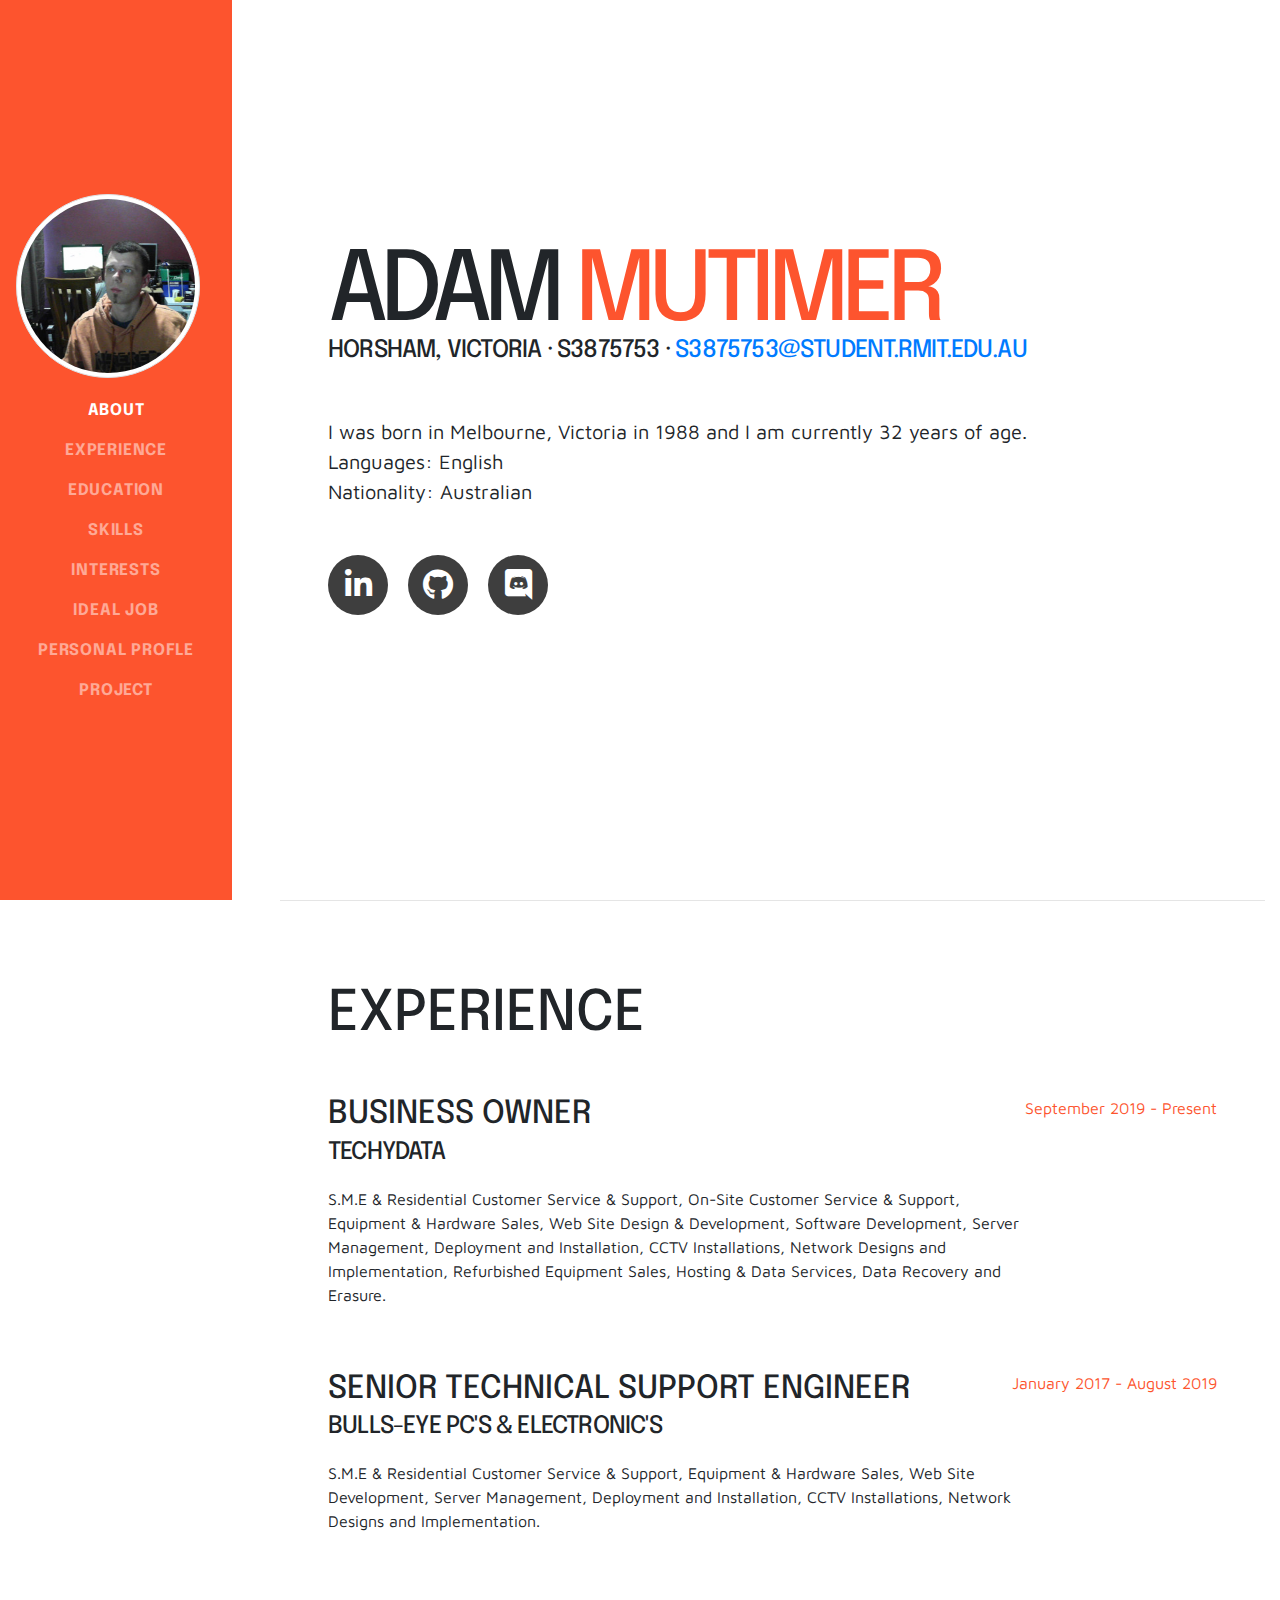
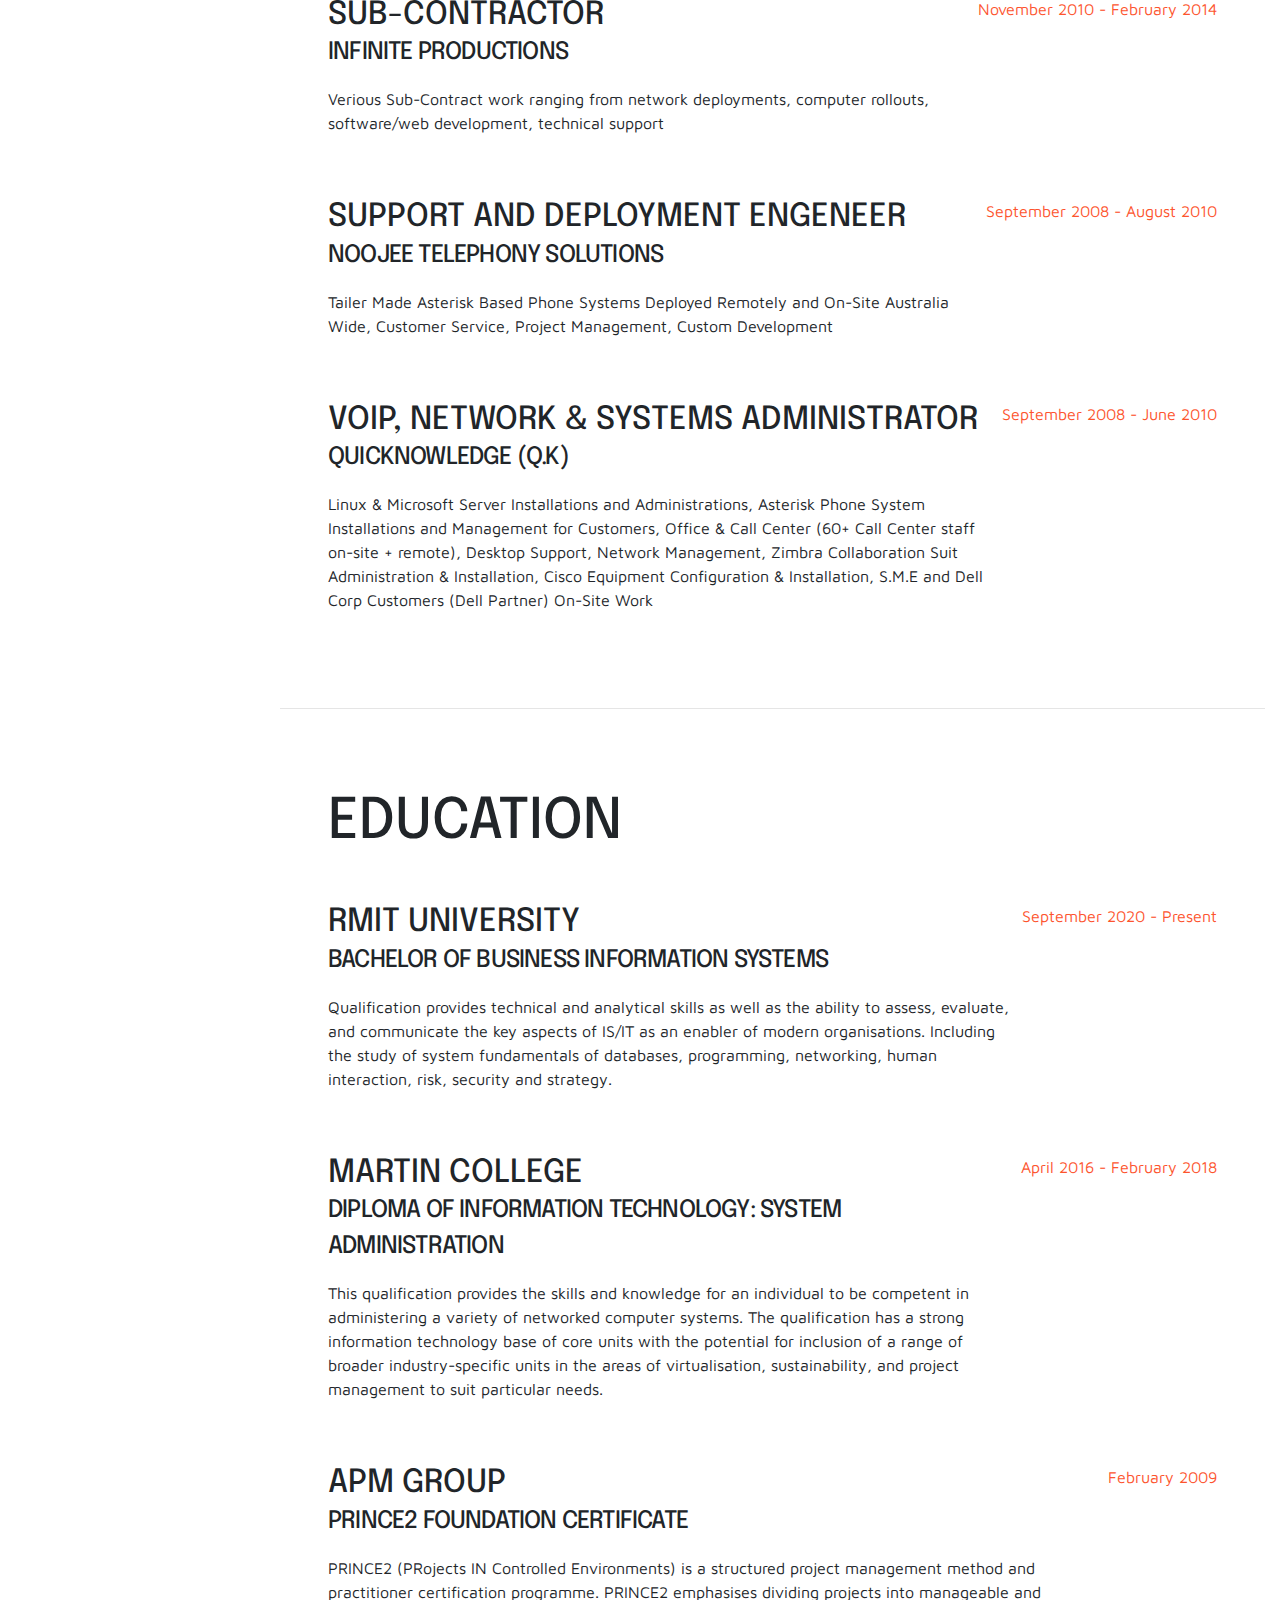
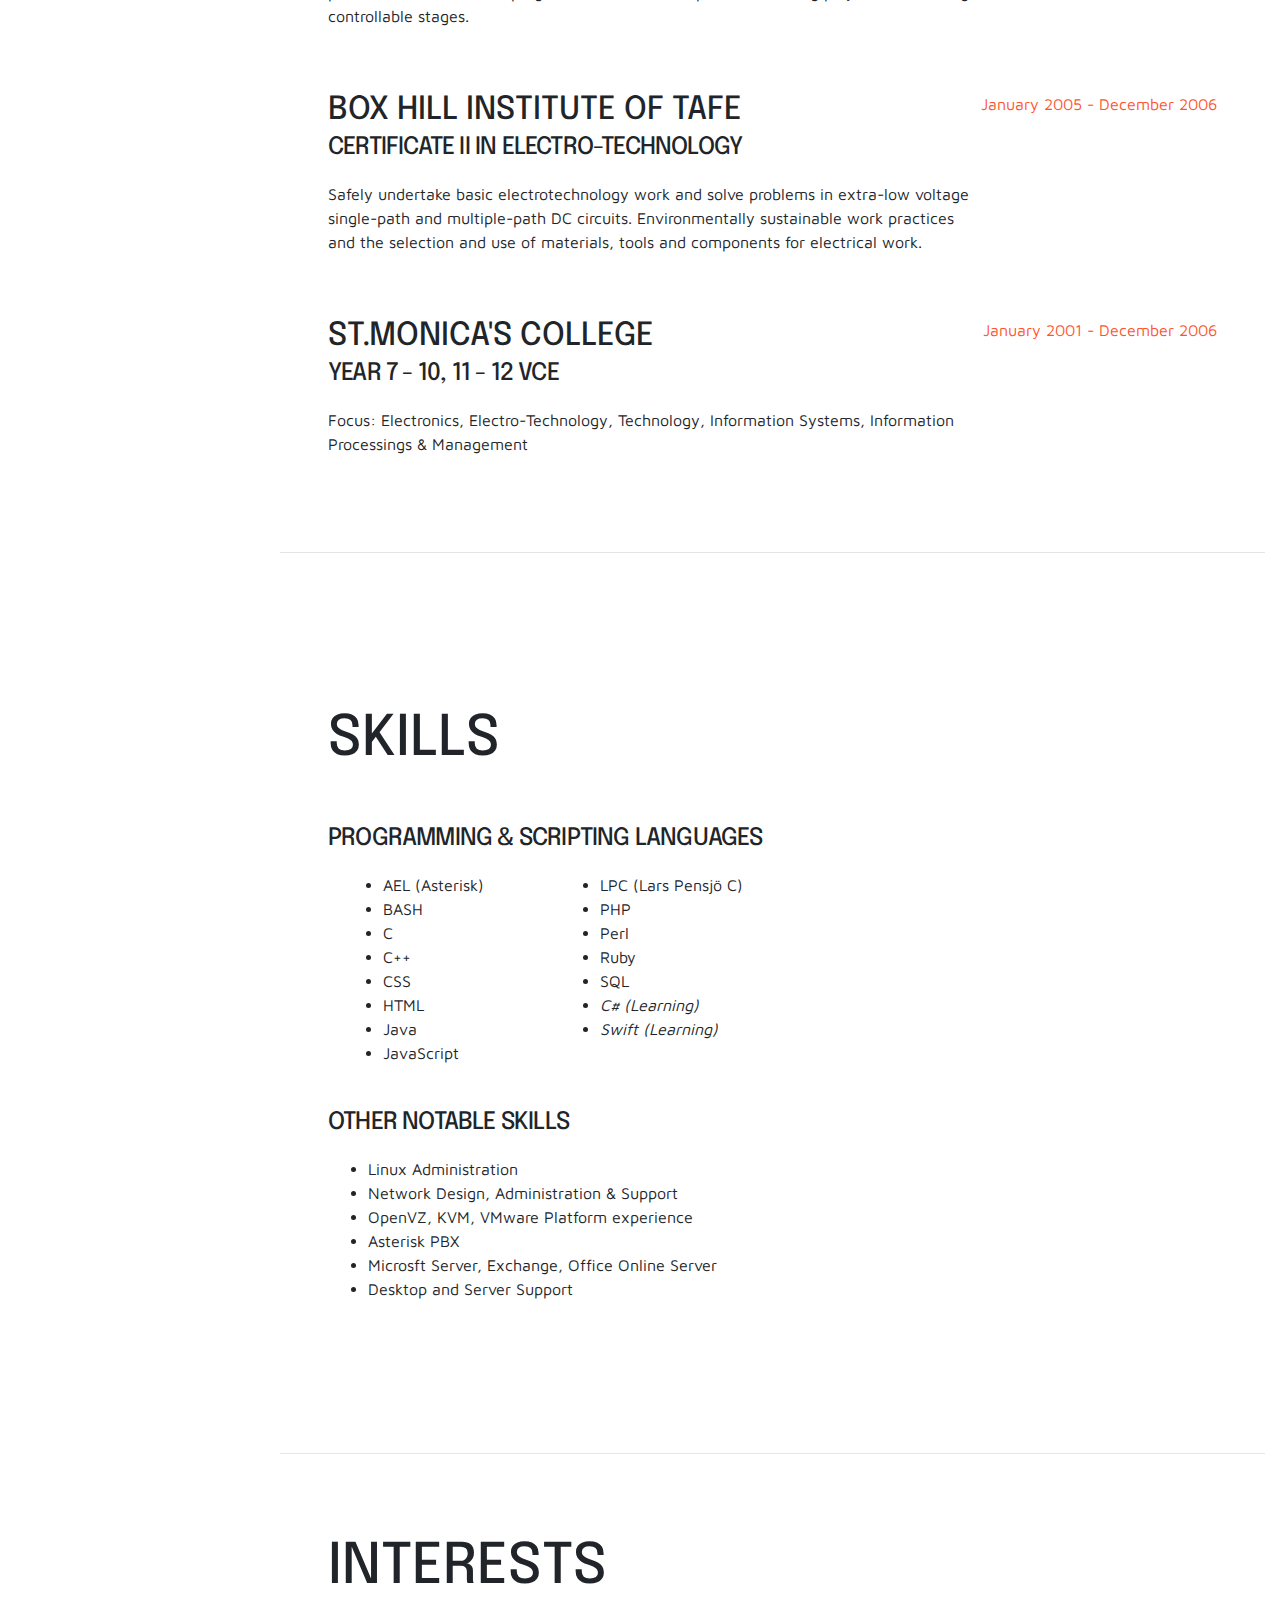
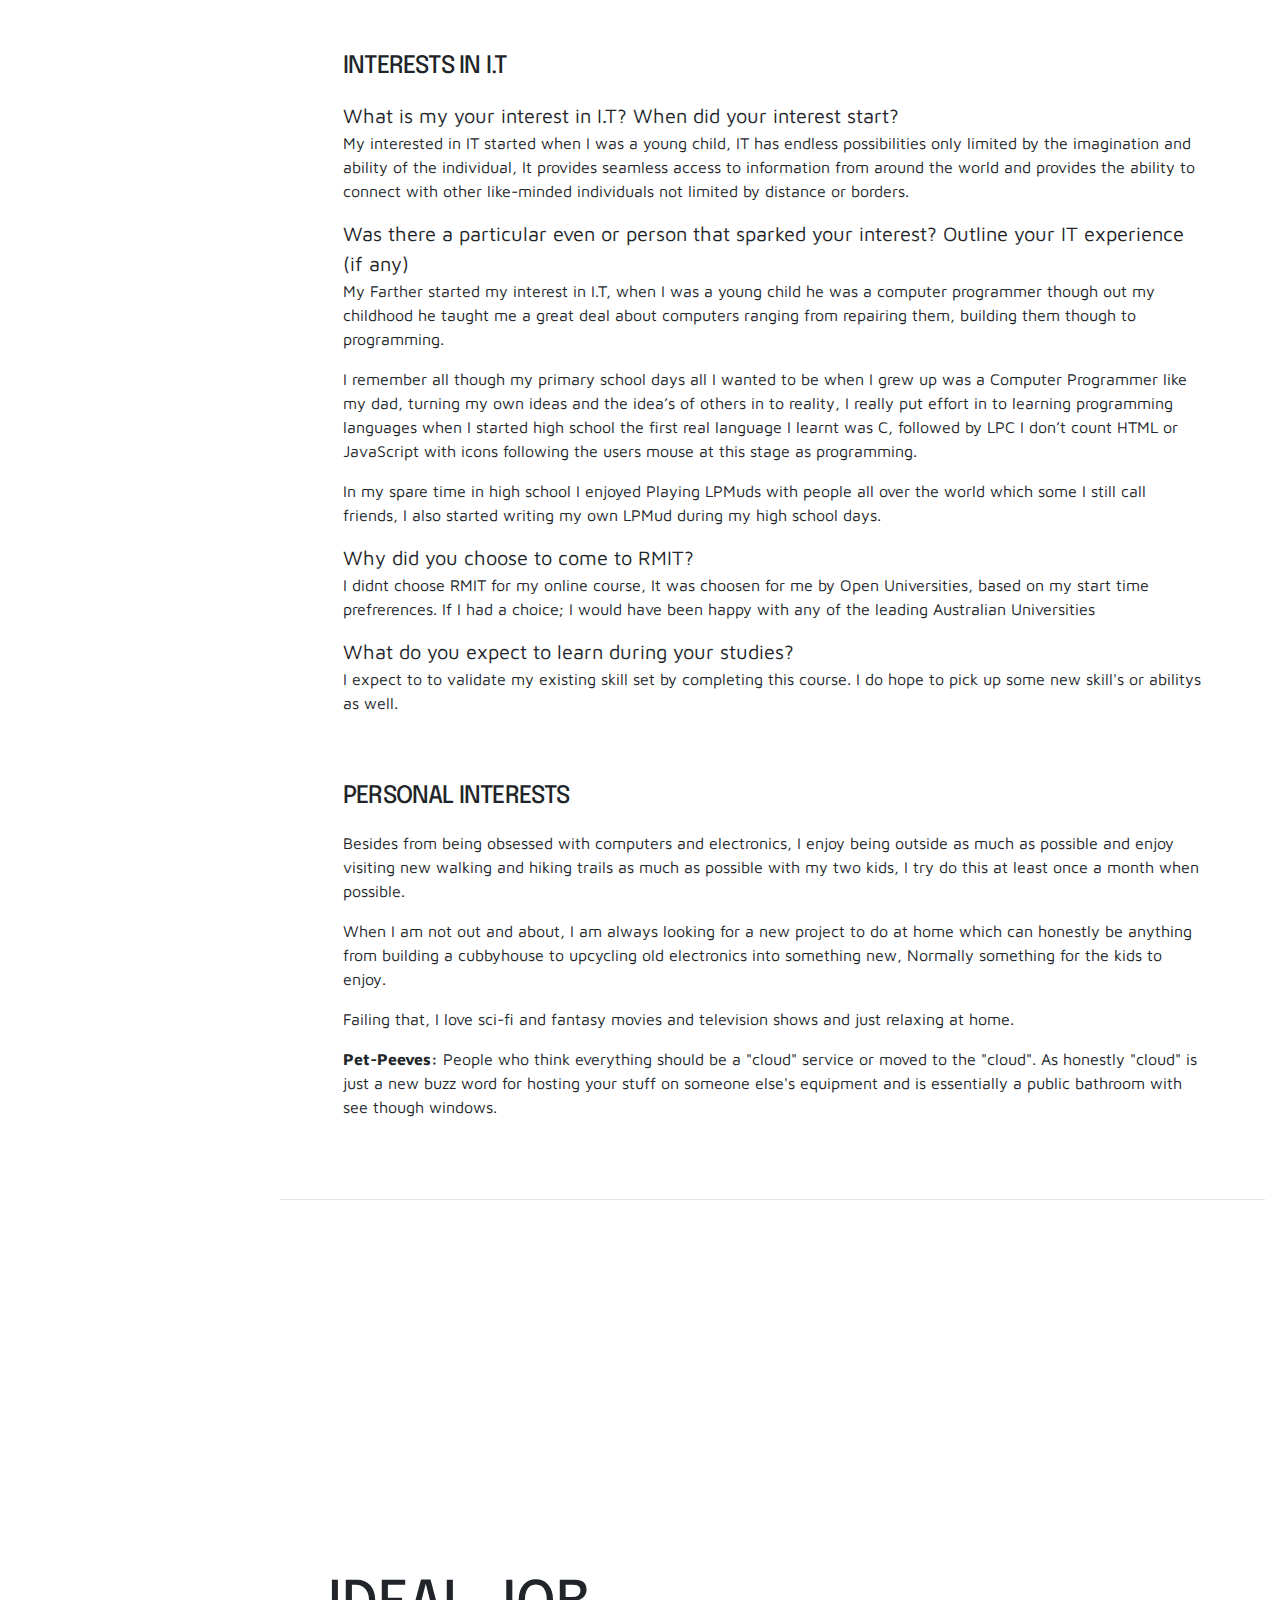
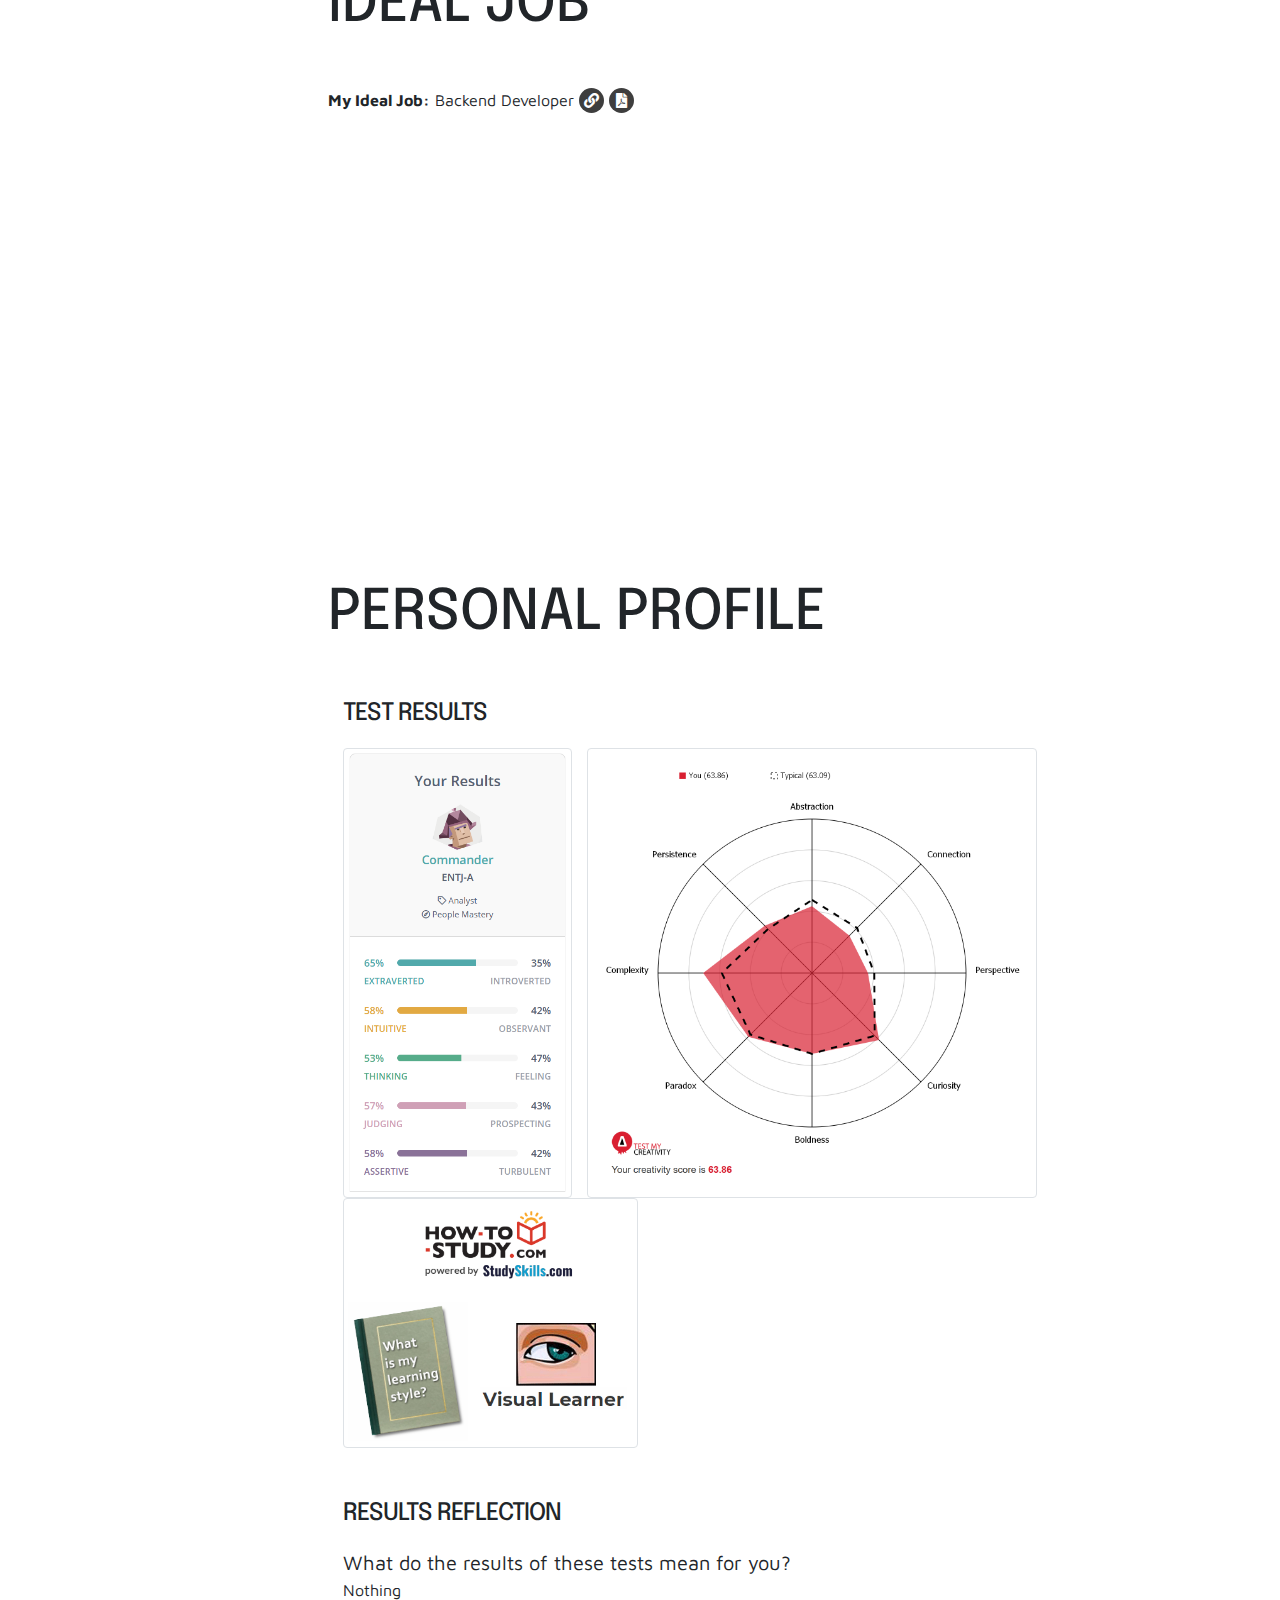
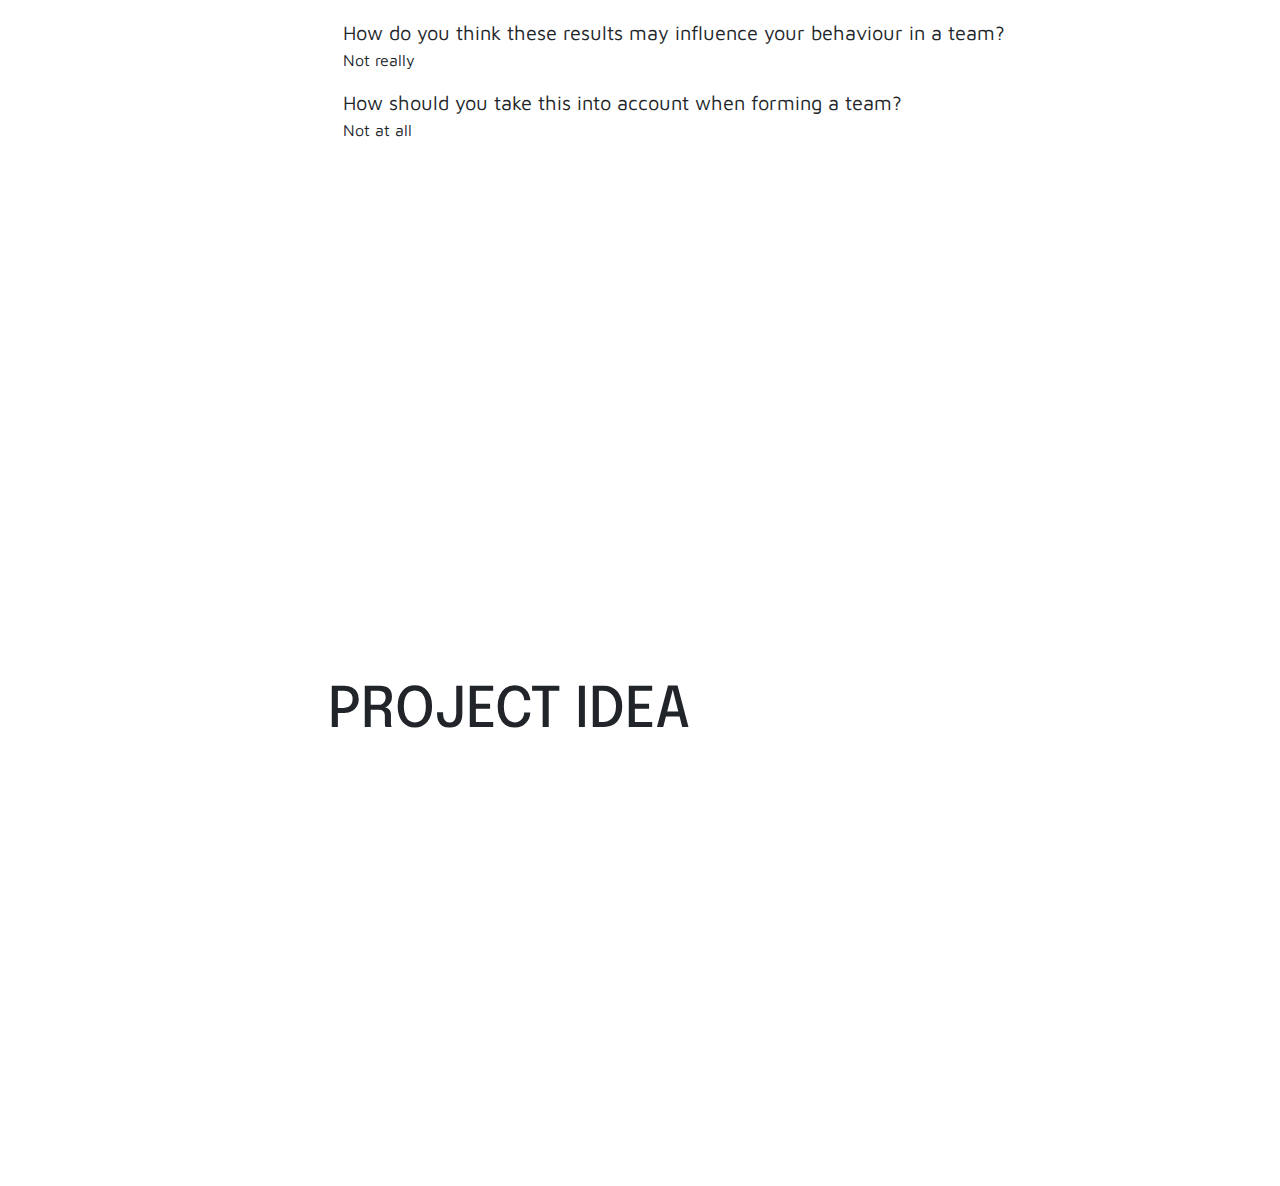
==== index-dev.html @ 975a4151 "Personal Profile" ====
<!DOCTYPE html>
<html lang="en">
    <head>
        <!-- Adam@TechyData - Last Modified: 10/09/2020 10:53AM GMT+10 -->
		<!-- I doubt anyone will even look here -->

        <meta charset="utf-8" />
        <meta name="viewport" content="width=device-width, initial-scale=1, shrink-to-fit=no" />
        <meta name="description" content="" />
        <meta name="author" content="Adam Mutimer" />
        <title>3.0.0 Assessment 1 - Adam Mutimer</title>
        <link rel="icon" type="image/x-icon" href="images/favicon.ico" />
        
		<!-- Font Awesome - Modified ;-) -->
        <link href="css/fontawesome.min.css" rel="stylesheet" />
		
        <!-- Google fonts-->
        <link href="https://fonts.googleapis.com/css2?family=Epilogue:wght@400;500;700&amp;display=swap" rel="stylesheet" />
        <link href="https://fonts.googleapis.com/css2?family=Maven+Pro&amp;display=swap" rel="stylesheet" />
        
		<!-- Bootstrap Stylesheet -->
        <link href="css/bootstrap.min.css" rel="stylesheet" />
        
		<!-- Stylesheets - Custom Overrides -->
        <link href="css/styles.css" rel="stylesheet" />
    </head>
	
    <body data-spy="scroll" data-target="#navbar" data-offset="200">
		<!-- Navigation-->
		<nav class="navbar navbar-expand-lg navbar-dark bg-primary fixed-left" id="leftNav">
			<a class="navbar-brand" href="#about">
				<span class="d-block d-lg-none">Adam Mutimer</span>
				<span class="d-none d-lg-block">
					<img class="img-fluid img-thumbnail rounded-circle mx-auto mb-2" src="images/profile.jpg" alt="" />
				</span>
			</a>
			<div class="collapse navbar-collapse" id="navbar">
			<!-- Add Stack button to nav -->
				<ul class="navbar-nav">
					<li class="nav-item">
						<a class="nav-link" href="#about">About</a>
					</li>
					<li class="nav-item">
						<a class="nav-link" href="#experience">Experience</a>
					</li>
					<li class="nav-item">
						<a class="nav-link" href="#education">Education</a>
					</li>
					<li class="nav-item">
						<a class="nav-link" href="#skills">Skills</a>
					</li>
					<li class="nav-item">
						<a class="nav-link" href="#interests">Interests</a>
					</li>
					<li class="nav-item">
						<a class="nav-link" href="#ideal-job">Ideal Job</a>
					</li>
					<li class="nav-item">
						<a class="nav-link" href="#per-profile">Personal Profle</a>
					</li>
					<li class="nav-item">
						<a class="nav-link" href="#awards">Project</a>
					</li>
				</ul>
			</div>
		</nav>

		<div class="container-fluid pl-5">
		
			<section id="about">
				<div class="section-content">
					<h1 class="mb-0">Adam 
					<span class="text-primary">Mutimer</span></h1>
					<div class="subheading mb-5">Horsham, Victoria · S3875753 · 
					<a href="mailto:S3875753@student.rmit.edu.au">S3875753@student.rmit.edu.au</a></div>
					<p class="lead mb-5">I was born in Melbourne, Victoria in 1988 and I am currently 32 years of age.<br />
					Languages: English<br />
					Nationality: Australian
					</p>
					<div class="social-icons">
						<a class="fab fa-linkedin-in" href="https://www.linkedin.com/in/adam-mutimer-b1a1441b0/" target="_blank"  data-toggle="tooltip" data-placement="bottom" title="LinkedIn - Profile"></a>
						&nbsp;&nbsp;
						<a class="fab fa-github" href="https://github.com/AdamM-AU" target="_blank" data-toggle="tooltip" data-placement="bottom" title="GitHub Repository"></a>
						&nbsp;&nbsp;
						<a class="fab fa-discord" href="https://discordapp.com/users/358444403041501186" target="_blank" data-toggle="tooltip" data-placement="bottom" title="Add me on Discord!"></a>
					</div>
				</div>
			</section>
			<hr class="m-0" />

			<section id="experience">
				<div class="section-content">
					<h2 class="mb-5">Experience</h2>
					<div class="d-flex flex-column flex-md-row justify-content-between mb-5">
						<div class="flex-grow-1">
							<h3 class="mb-0">Business Owner </h3>
							<div class="subheading mb-3">TechyData</div>
							<p>S.M.E & Residential Customer Service &amp; Support, On-Site Customer Service &amp; Support, Equipment & Hardware Sales, Web Site Design &amp; Development, Software Development, Server Management, 
							Deployment and Installation, CCTV Installations, Network Designs and Implementation, Refurbished Equipment Sales, Hosting &amp; Data Services, Data Recovery and Erasure.</p>
						</div>
						<div class="flex-shrink-0">
							<span class="text-primary">September 2019 - Present</span>
						</div>
					</div>
					<div class="d-flex flex-column flex-md-row justify-content-between mb-5">
						<div class="flex-grow-1">
							<h3 class="mb-0">Senior Technical Support Engineer</h3>
							<div class="subheading mb-3">Bulls-Eye PC's &amp Electronic's</div>
							<p>S.M.E & Residential Customer Service &amp; Support, Equipment &amp; Hardware Sales, Web Site Development, Server Management, Deployment and Installation, CCTV Installations, Network Designs and Implementation.</p>
						</div>
						<div class="flex-shrink-0">
							<span class="text-primary">January 2017 - August 2019</span>
						</div>
					</div>
					<div class="d-flex flex-column flex-md-row justify-content-between mb-5">
						<div class="flex-grow-1">
							<h3 class="mb-0">Sub-Contractor</h3>
							<div class="subheading mb-3">Infinite Productions</div>
							<p>Verious Sub-Contract work ranging from network deployments, computer rollouts, software/web development, technical support</p>
						</div>
						<div class="flex-shrink-0">
							<span class="text-primary">November 2010 -  February 2014</span>
						</div>
					</div>
					<div class="d-flex flex-column flex-md-row justify-content-between mb-5">
						<div class="flex-grow-1">
							<h3 class="mb-0">Support and Deployment Engeneer</h3>
							<div class="subheading mb-3">Noojee Telephony Solutions</div>
							<p>Tailer Made Asterisk Based Phone Systems Deployed Remotely and On-Site Australia Wide, Customer Service, Project Management, Custom Development</p>
						</div>
						<div class="flex-shrink-0">
							<span class="text-primary">September 2008 - August 2010</span>
						</div>
					</div>
					<div class="d-flex flex-column flex-md-row justify-content-between">
						<div class="flex-grow-1">
							<h3 class="mb-0">VoIP, Network & Systems Administrator</h3>
							<div class="subheading mb-3">QUICKNOWLEDGE (Q.K)</div>
							<p>Linux &amp; Microsoft Server Installations and Administrations, Asterisk Phone System Installations and Management for Customers, 
							Office &amp; Call Center (60+ Call Center staff on-site + remote), Desktop Support, Network Management, Zimbra Collaboration Suit Administration &amp; Installation, Cisco Equipment Configuration &amp; Installation, 
							S.M.E and Dell Corp Customers (Dell Partner) On-Site Work</p>
						</div>
						<div class="flex-shrink-0">
							<span class="text-primary">September 2008 - June 2010</span>
						</div>
					</div>
				</div>
			</section>
			<hr class="m-0" />

			<section id="education">
				<div class="section-content">
					<h2 class="mb-5">Education</h2>
					<div class="d-flex flex-column flex-md-row justify-content-between mb-5">
						<div class="flex-grow-1">
							<h3 class="mb-0">RMIT University</h3>
							<div class="subheading mb-3">Bachelor of Business Information Systems</div>
							<p>Qualification provides technical and analytical skills as well as the ability to assess, evaluate, and communicate the key aspects of IS/IT as an enabler of modern organisations. Including the study of system fundamentals of databases, programming, networking, human interaction, risk, security and strategy.</p>
						</div>
						<div class="flex-shrink-0">
							<span class="text-primary">September 2020 - Present</span>
						</div>
					</div>
					<div class="d-flex flex-column flex-md-row justify-content-between mb-5">
						<div class="flex-grow-1">
							<h3 class="mb-0">Martin College</h3>
							<div class="subheading mb-3">Diploma of Information Technology: System Administration</div>
							<p>This qualification provides the skills and knowledge for an individual to be competent in administering a variety of networked computer systems. The qualification has a strong information technology base of core units with the potential for inclusion of a range of broader industry-specific units in the areas of virtualisation, sustainability, and project management to suit particular needs.</p>
						</div>
						<div class="flex-shrink-0">
							<span class="text-primary">April 2016 - February 2018</span>
						</div>
					</div>
					<div class="d-flex flex-column flex-md-row justify-content-between mb-5">
						<div class="flex-grow-1">
							<h3 class="mb-0">APM Group</h3>
							<div class="subheading mb-3">Prince2 Foundation Certificate</div>
							<p>PRINCE2 (PRojects IN Controlled Environments) is a structured project management method and practitioner certification programme. PRINCE2 emphasises dividing projects into manageable and controllable stages.</p>
						</div>
						<div class="flex-shrink-0">
							<span class="text-primary">February 2009</span>
						</div>
					</div>
					<div class="d-flex flex-column flex-md-row justify-content-between mb-5">
						<div class="flex-grow-1">
							<h3 class="mb-0">Box Hill institute of TAFE</h3>
							<div class="subheading mb-3">Certificate II in Electro-Technology</div>
							<p>Safely undertake basic electrotechnology work and solve problems in extra-low voltage single-path and multiple-path DC circuits. Environmentally sustainable work practices and the selection and use of materials, tools and components for electrical work.</p>
						</div>
						<div class="flex-shrink-0">
							<span class="text-primary">January 2005 - December 2006</span>
						</div>
					</div>
					<div class="d-flex flex-column flex-md-row justify-content-between">
						<div class="flex-grow-1">
							<h3 class="mb-0">St.Monica's College</h3>
							<div class="subheading mb-3">Year 7 - 10, 11 - 12 VCE</div>
							<p>Focus: Electronics, Electro-Technology, Technology, Information Systems, Information Processings &amp; Management</p>
						</div>
						<div class="flex-shrink-0">
							<span class="text-primary">January 2001 - December 2006</span>
						</div>
					</div>
				</div>
			</section>
			<hr class="m-0" />

			
			<section id="skills">
				<div class="section-content">
					<h2 class="mb-5">Skills</h2>
						<div class="subheading mb-3">Programming &amp; Scripting Languages</div>
						<div class="container">
							<div class="row">
								<div class="col-sm">
									<ul>
										<li>AEL (Asterisk)</li>
										<li>BASH</li>
										<li>C</li>
										<li>C++</li>
										<li>CSS</li>
										<li>HTML</li>
										<li>Java</li>
										<li>JavaScript</li>
									</ul>
								</div>
								<div class="col-sm">
									<ul>
										<li>LPC (Lars Pensjö C) </li>
										<li>PHP</li>
										<li>Perl</li>
										<li>Ruby</li>
										<li>SQL</li>
										<li><i>C# (Learning)</i></li>
										<li><i>Swift (Learning)</i></li>
									</ul>
								</div>
							</div>
						</div>					

					<div class="subheading mt-4 mb-3">Other Notable Skills</div>
					<ul class="mb-0">
						<li>Linux Administration</li>
						<li>Network Design, Administration & Support</li>
						<li>OpenVZ, KVM, VMware Platform experience</li>
						<li>Asterisk PBX</li>
						<li>Microsft Server, Exchange, Office Online Server</li>
						<li>Desktop and Server Support</li>
					</ul>
				</div>
			</section>
			<hr class="m-0" />

			<section id="interests">
				<div class="section-content">
					<h2 class="mb-5">Interests</h2>
						<div class="container">
							<div class="row">
								<div class="col mb-5">
									<div class="subheading mb-3">Interests in I.T</div>
									<p class="mb-0 lead">What is my your interest in I.T? When did your interest start?</p>
									<p>My interested in IT started when I was a young child, IT has endless possibilities only limited by the imagination and ability of the individual, 
									It provides seamless access to information from around the world and provides the ability to connect with other like-minded individuals not limited by distance or borders.</p>
									
									<p class="mb-0 lead">Was there a particular even or person that sparked your interest? Outline your IT experience (if any)</p>
									<p>My Farther started my interest in I.T, when I was a young child he was a computer programmer though out my childhood he 
									taught me a great deal about computers ranging from repairing them, building them though to programming.</p>
									<p>I remember all though my primary school days all I wanted to be when I grew up was a Computer Programmer like my dad, turning my own ideas and the idea’s of others in to reality, 
									I really put effort in to learning programming languages when I started high school the first real language I learnt was C, 
									followed by LPC I don’t count HTML or JavaScript with icons following the users mouse at this stage as programming.</p>
									<p>In my spare time in high school I enjoyed Playing LPMuds with people all over the world which some I still call friends, I also started writing my own LPMud during my high school days.</p>
									
									<p class="mb-0 lead">Why did you choose to come to RMIT?</p>
									<p>I didnt choose RMIT for my online course, It was choosen for me by Open Universities, based on my start time prefrerences. If I had a choice; I would have been happy with any of the leading Australian Universities</p>
									
									<p class="mb-0 lead">What do you expect to learn during your studies?</p>
									<p>I expect to to validate my existing skill set by completing this course. I do hope to pick up some new skill's or abilitys as well.</p>
								</div>
							</div>
							<div class="row">
								<div class="col">
									<div class="subheading mb-3">Personal Interests</div>
									<p>Besides from being obsessed with computers and electronics, I enjoy being outside as much as possible and enjoy 
									visiting new walking and hiking trails as much as possible with my two kids, I try do this at least once a month when possible.</p>
									
									<p>When I am not out and about, I am always looking for a new project to do at home which can honestly 									
									be anything from building a cubbyhouse to upcycling old electronics into something new, Normally something for the kids to enjoy.</p>
									
									<p>Failing that, I love sci-fi and fantasy movies and television shows and just relaxing at home.</p>
									
									<p class="mb-0"><strong>Pet-Peeves:</strong> People who think everything should be a "cloud" service or moved to the "cloud". 
									As honestly "cloud" is just a new buzz word for hosting your stuff on someone else's equipment and is 
									essentially a public bathroom with see though windows.</p>
								</div>
							</div>
						</div>
				</div>
			</section>
			<hr class="m-0" />

			<section id="ideal-job">
				<div class="section-content">
					<h2 class="mb-5">Ideal Job</h2>
					<p><strong>My Ideal Job:</strong> Backend Developer 
					<span class="inline-icons">
						<a class="fas fa-link" href="https://www.seek.com.au/job/50570917" target="_blank" data-toggle="tooltip" data-placement="bottom" title="SEEK - Original"></a>
                        <a class="fas fa-file-pdf" href="files/SEEK-50570917.pdf" target="_blank" data-toggle="tooltip" data-placement="bottom" title="PDF Version"></a>
					</span>
					</p>
				</div>
			</section>
			
			<section id="per-profile">
				<div class="section-content">
					<h2 class="mb-5">Personal Profile</h2>
						<div class="container">
							<div class="row">
								<div class="col mb-5">
									<div class="subheading mb-3">Test Results</div>
									<a href="https://www.16personalities.com/entj-personality" target="_blank" data-toggle="tooltip" data-placement="bottom" title="16Personalities - ENTJ-A">
										<img src="images/16per-results.png" class="img-thumbnail rounded test-results1" alt="16Personalities - Results: ENTJ-A">
									</a>
									&nbsp;
									<a href="http://www.testmycreativity.com/share/8f6F63ff9a2f" target="_blank" data-toggle="tooltip" data-placement="bottom" title="Test My Creativity - Results">
										<img src="images/creativitytest.png" class="img-thumbnail rounded test-results1" alt="Test My Creativity - Results">
									</a>
									&nbsp;
									<a href="https://www.how-to-study.com/study-skills-articles/visual-learner.asp" target="_blank" data-toggle="tooltip" data-placement="bottom" title="How to Study - Results">
										<img src="images/learning-style.png" class="img-thumbnail rounded test-results2" alt="How to Study - Results">
									</a>
								</div>
							</div>
							<div class="row">
								<div class="col mb-5">					
									<div class="subheading mb-3">Results Reflection</div>
									<p class="mb-0 lead">What do the results of these tests mean for you?</p>
									<p>Nothing</p>
									
									<p class="mb-0 lead">How do you think these results may influence your behaviour in a team?</p>
									<p>Not really</p>
									
									<p class="mb-0 lead">How should you take this into account when forming a team?</p>
									<p>Not at all</p>
								</div>
							</div>
						</div>
				</div>
			</section>

			<section id="awards">
				<div class="section-content">
					<h2 class="mb-5">Project Idea</h2>
				</div>
			</section>
			
		</div>
		
		<!-- Bootstrap & JQuery-->
		<script src="js/jquery-3.5.1.min.js"></script> 
		<script src="js/bootstrap.bundle.min.js"></script>

		<!-- Core theme JS--> 
		<script src="js/script.js"></script>
	</body>
</html>
---- css/styles.css ----
.bg-primary {
	background-color: #fd542e !important;
}

.text-primary {
	color: #fd542e !important;
}

body {
  font-family: "Maven Pro", -apple-system, BlinkMacSystemFont, "Segoe UI", Roboto, "Helvetica Neue", Arial, sans-serif, "Apple Color Emoji", "Segoe UI Emoji", "Segoe UI Symbol", "Noto Color Emoji";
}

h1, h2, h3, h4, h5, h6,
.h1, .h2, .h3, .h4, .h5, .h6 {
  font-family: "Epilogue", -apple-system, BlinkMacSystemFont, "Segoe UI", Roboto, "Helvetica Neue", Arial, sans-serif, "Apple Color Emoji", "Segoe UI Emoji", "Segoe UI Symbol", "Noto Color Emoji";
}

.subheading {
  font-family: "Epilogue", -apple-system, BlinkMacSystemFont, "Segoe UI", Roboto, "Helvetica Neue", Arial, sans-serif, "Apple Color Emoji", "Segoe UI Emoji", "Segoe UI Symbol", "Noto Color Emoji";
  text-transform: uppercase;
  font-weight: 500;
  font-size: 1.5rem;
  letter-spacing: -0.05rem;
}
h1, h2, h3, h4, h5, h6 {
  text-transform: uppercase;
}

h1, .h1 {
  font-size: 6rem;
  line-height: 0.8;
  letter-spacing: -0.45rem;
}

h2, .h2 {
  font-size: 3.5rem;
}

h3, .h3 {
  font-size: 2rem;
}

h4, .h4 {
  font-size: 1.5rem;
}

h5, .h5 {
  font-size: 1.25rem;
}

h6, .h6 {
  font-size: 1rem;
}

section {
  display: flex;
  align-items: center;
  max-width: 75rem;
  min-height: 100vh;
} 

@media (min-width: 768px) {
  section {
    min-height: 100vh;
  }
}

@media (min-width: 992px) {
  section {
    padding-left: 3rem;
    padding-right: 3rem;
    padding-top: 5rem;
    padding-bottom: 5rem;
  }
}

section.section-content {
  width: 100%;
}

.social-icons {
  margin-bottom: 29px;
}
.social-icons .fab {
  background-color: #3e3e3e;
  color: #ffffff;
  width: 60px;
  height: 60px;
  font-size: 31px;
  line-height: 64px;
  align-items: center;
  justify-content: center;
  border-radius: 100%;
  display: inline-flex;
}
.social-icons .fab:hover {
  color: #fd542e;
  background-color: #ffffff;
}

.test-results1 {
	max-height: 450px !important;
	vertical-align: bottom !important;
}

.test-results2 {
	max-height: 250px !important;
	vertical-align: bottom !important;
}

.inline-icons .fab, .fas {
  background-color: #3e3e3e;
  color: #ffffff;
  width: 25px;
  height: 25px;
  font-size: 15px;
  align-items: center;
  justify-content: center;
  border-radius: 100%;
  display: inline-flex;
}
.inline-icons .fab:hover, .fas:hover {
  color: #fd542e;
  background-color: #ffffff;
}


/* Fixed Left Navbar */
body{
	padding-top:90px;
	}
	
.navbar-dark .navbar-toggler {
	align-self: center;
}

@media (min-width:768px) {
	body{ 
		padding-top:0;
	}
}

@media (min-width:768px) {
	body{ margin-left:232px;
	}
}

.navbar.fixed-left {
	position:fixed;
	top:0;
	left:0;
	right:0;
	z-index:1030;
}

.navbar-expand-lg {
	-ms-flex-flow: row nowrap;
	flex-flow: row nowrap;
	-ms-flex-pack: start;
	justify-content: center;
}

.navbar-nav .nav-item .nav-link {
	font-weight: 700;
    letter-spacing: 0.05rem;
    text-transform: uppercase;
	text-align: center;
	font-family: "Epilogue", -apple-system, BlinkMacSystemFont, "Segoe UI", Roboto, "Helvetica Neue", Arial, sans-serif, "Apple Color Emoji", "Segoe UI Emoji", "Segoe UI Symbol", "Noto Color Emoji";
}

@media (min-width:768px) {
	.navbar.fixed-left {
		bottom:0;
		width:232px;
		flex-flow:column nowrap;
		align-items:flex-start
	}
	
	.navbar.fixed-left .navbar-collapse {
		flex-grow:0;
		flex-direction:column;
		width:100%
	}

	.navbar.fixed-left .navbar-collapse .navbar-nav {
		flex-direction:column;
		width:100%
	}
	
	.navbar.fixed-left .navbar-collapse .navbar-nav .nav-item {
		width:100%
	}
	
	.navbar.fixed-left .navbar-collapse .navbar-nav .nav-item .dropdown-menu {
		top:0
	}
}

@media (min-width:768px) {
	.navbar.fixed-left {
		right:auto
	}
	
	.navbar.fixed-left .navbar-nav .nav-item .dropdown-toggle:after {
		border-top:.3em solid transparent;
		border-left:.3em solid;
		border-bottom:.3em solid transparent;
		border-right:none;
		vertical-align:baseline
	}
	
	.navbar.fixed-left .navbar-nav .nav-item .dropdown-menu {
		left:100%
	}
}
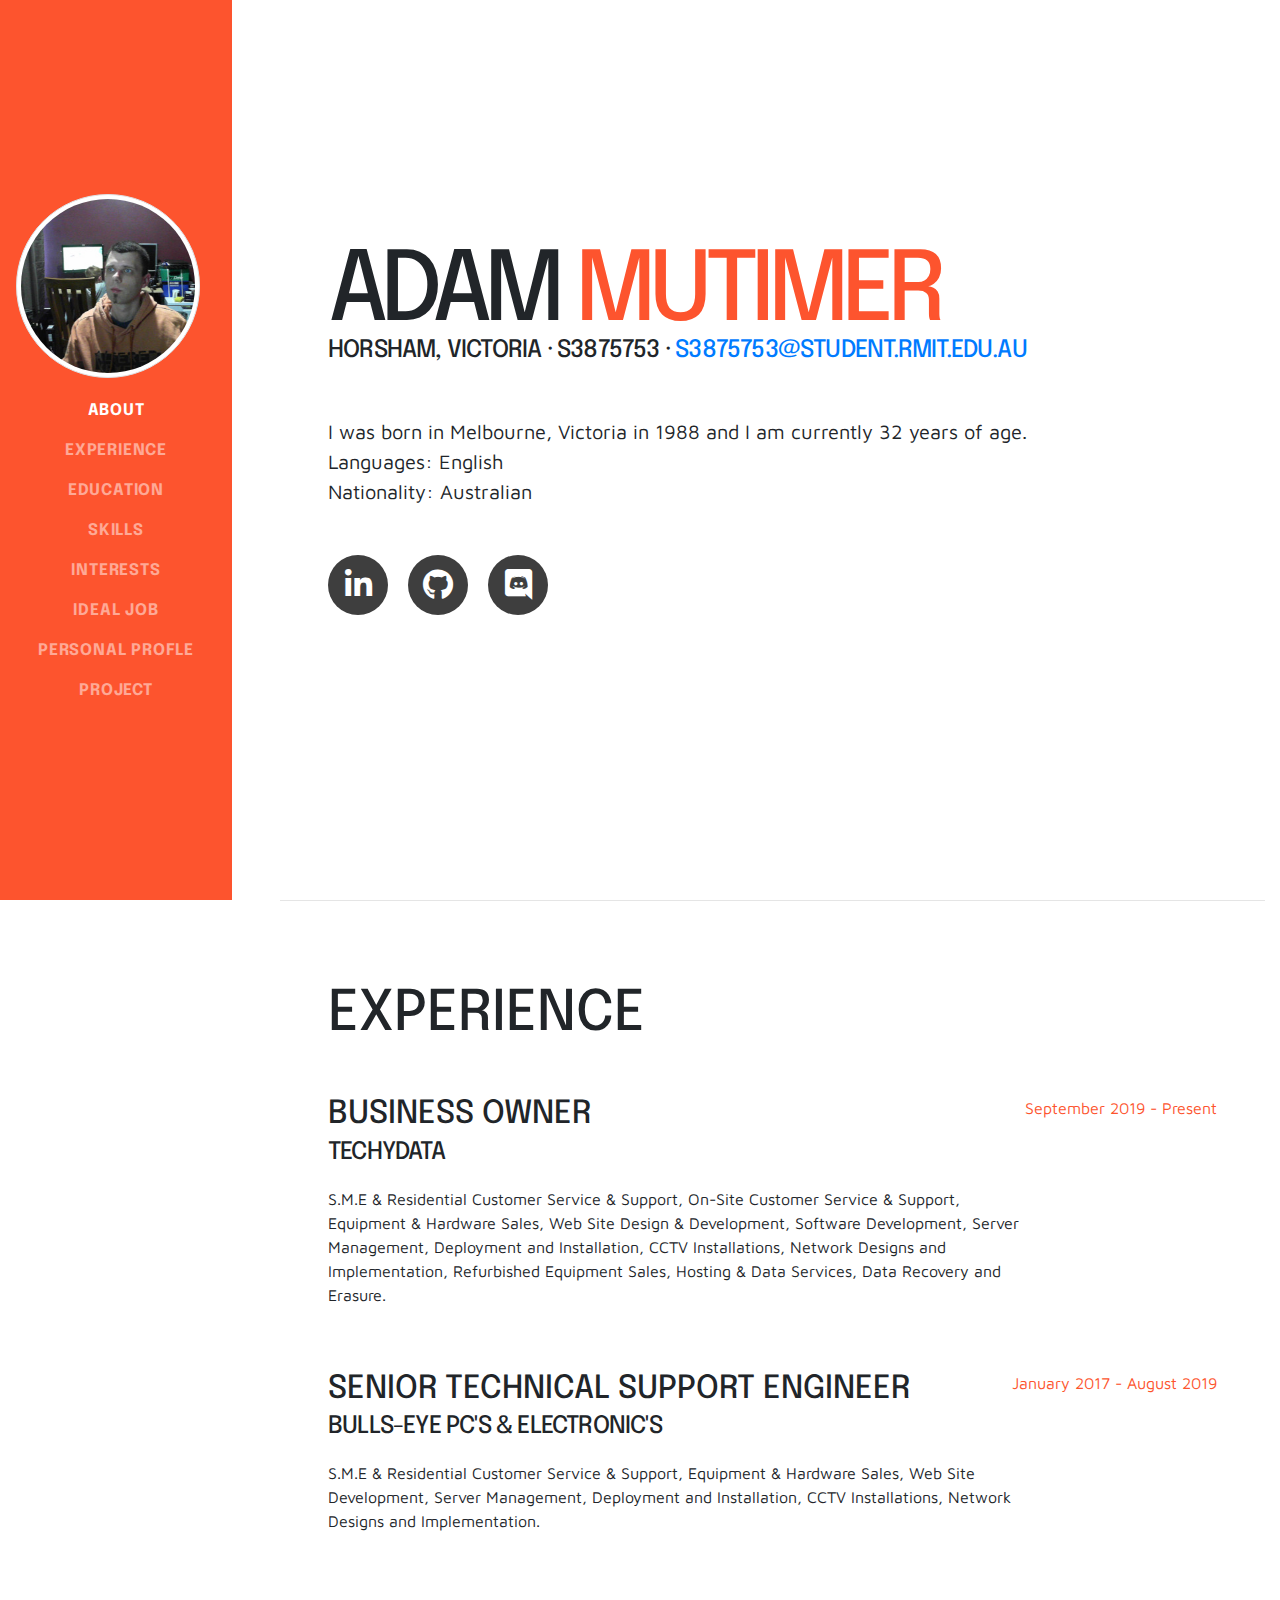
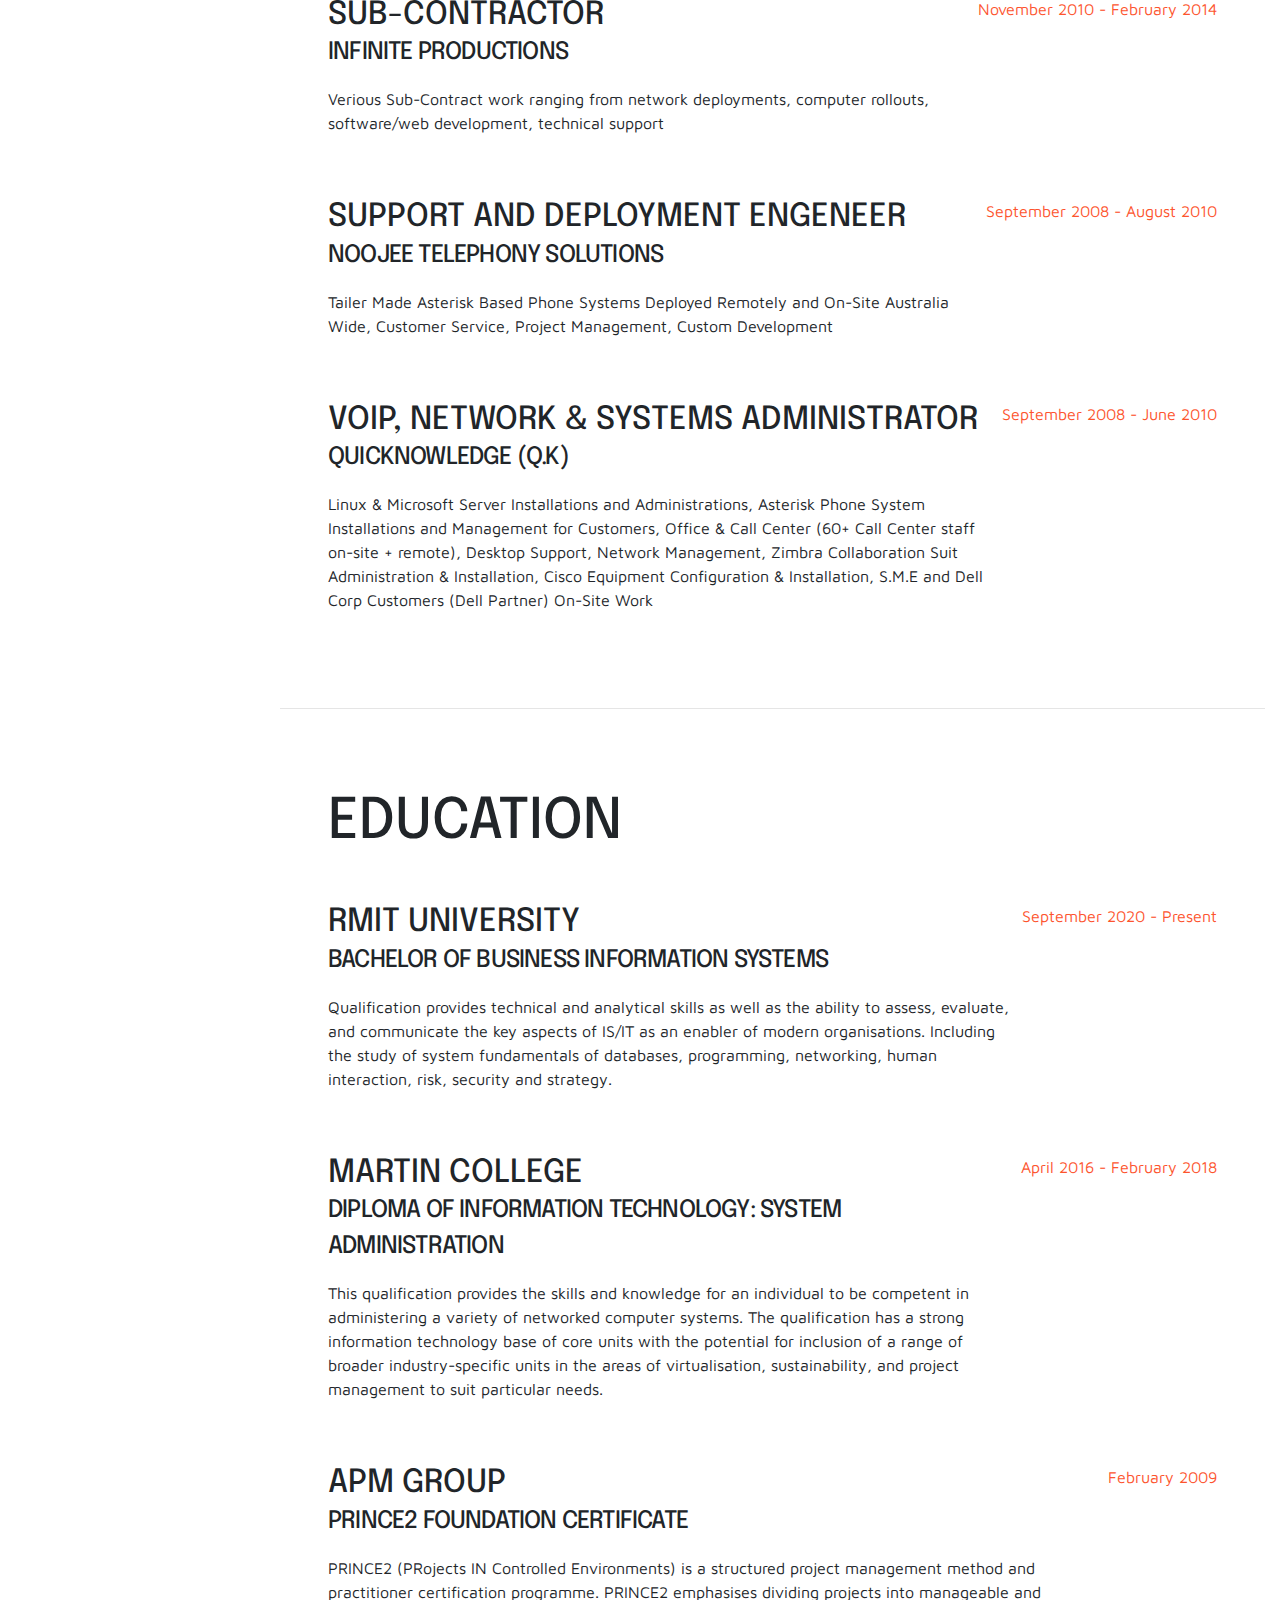
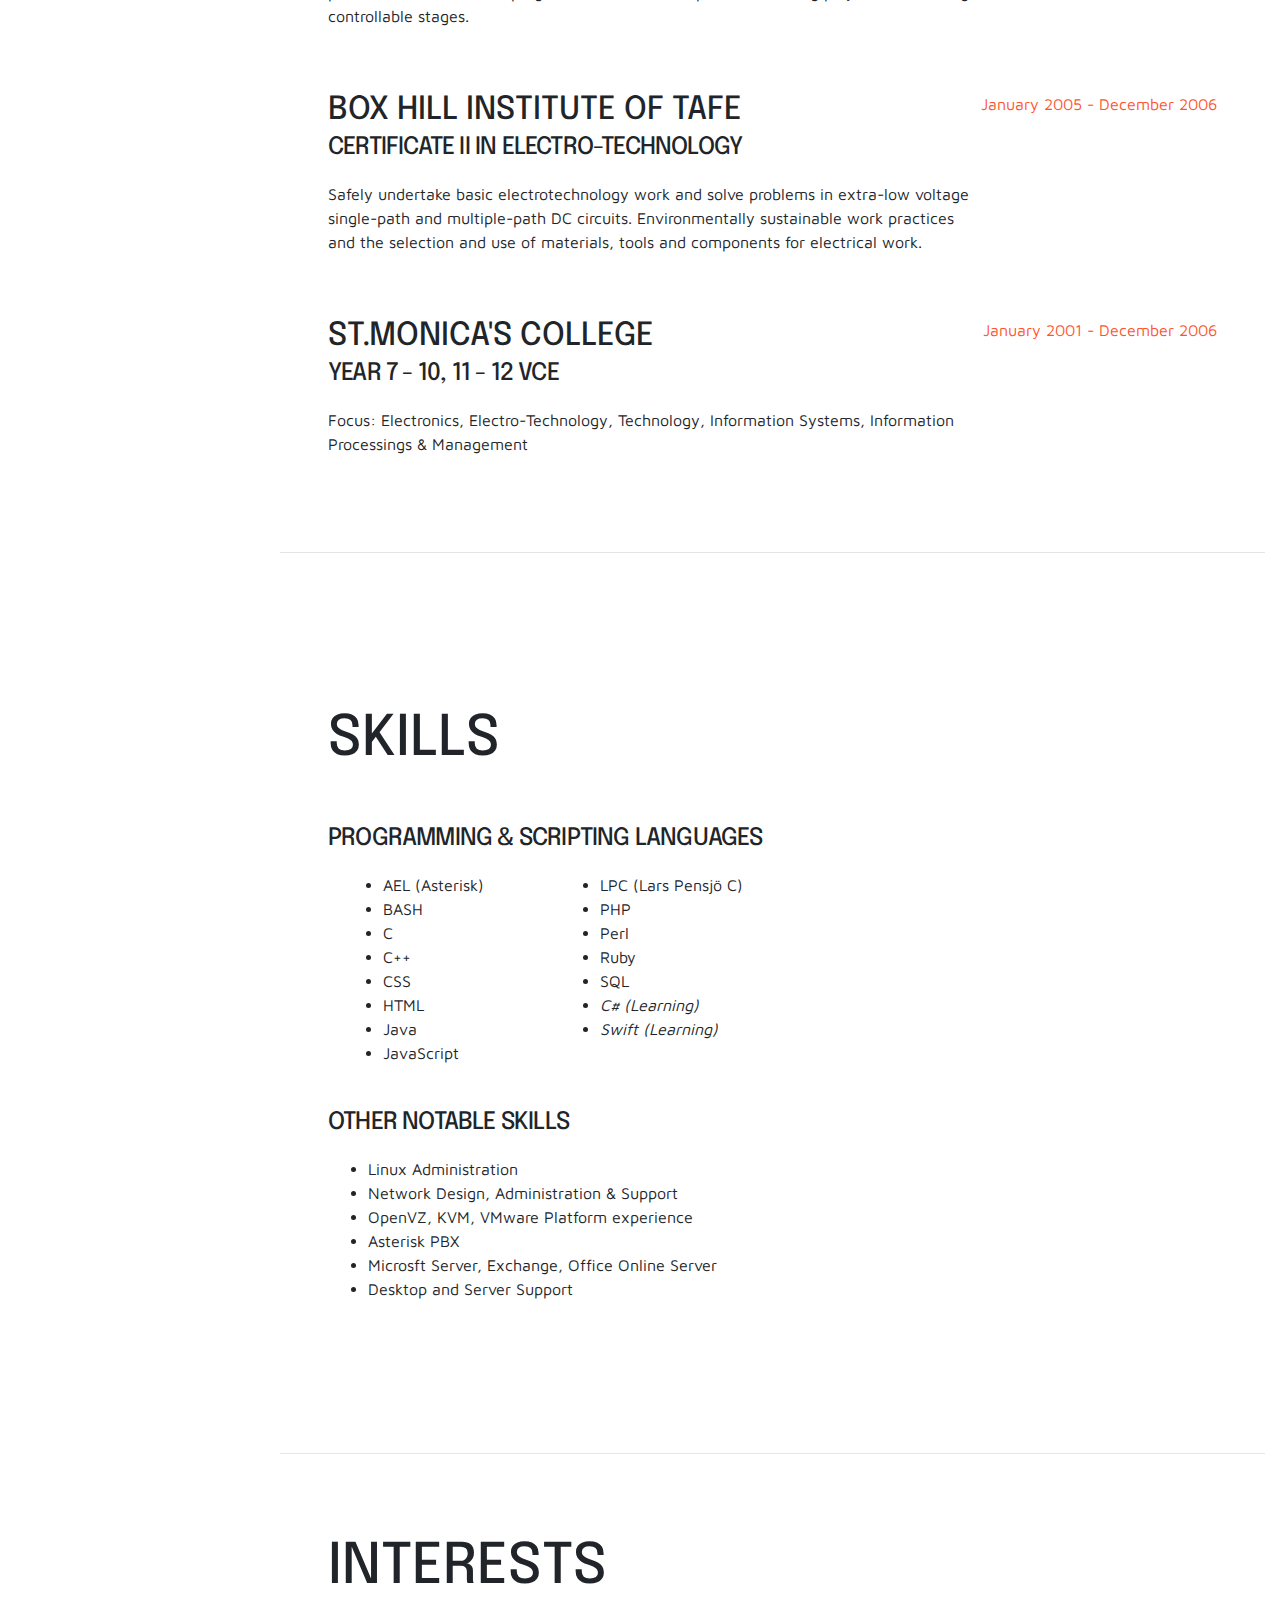
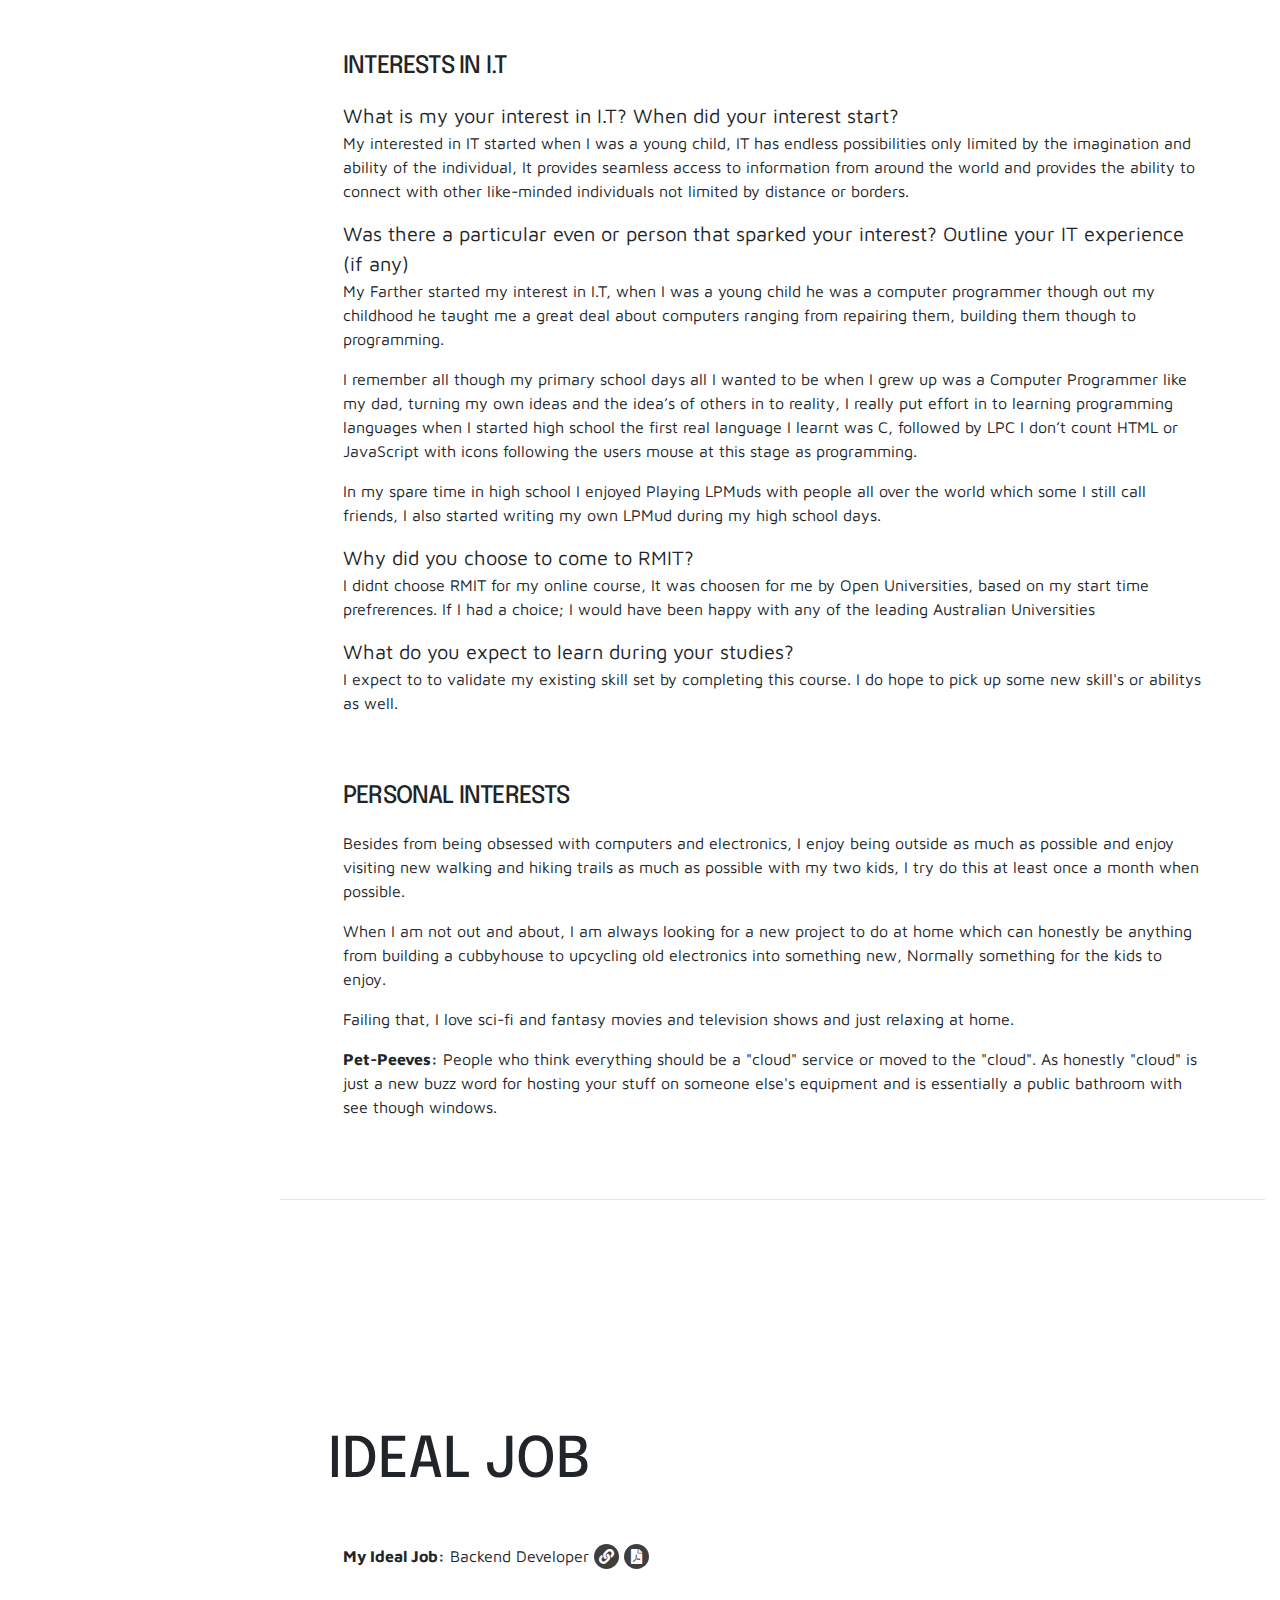
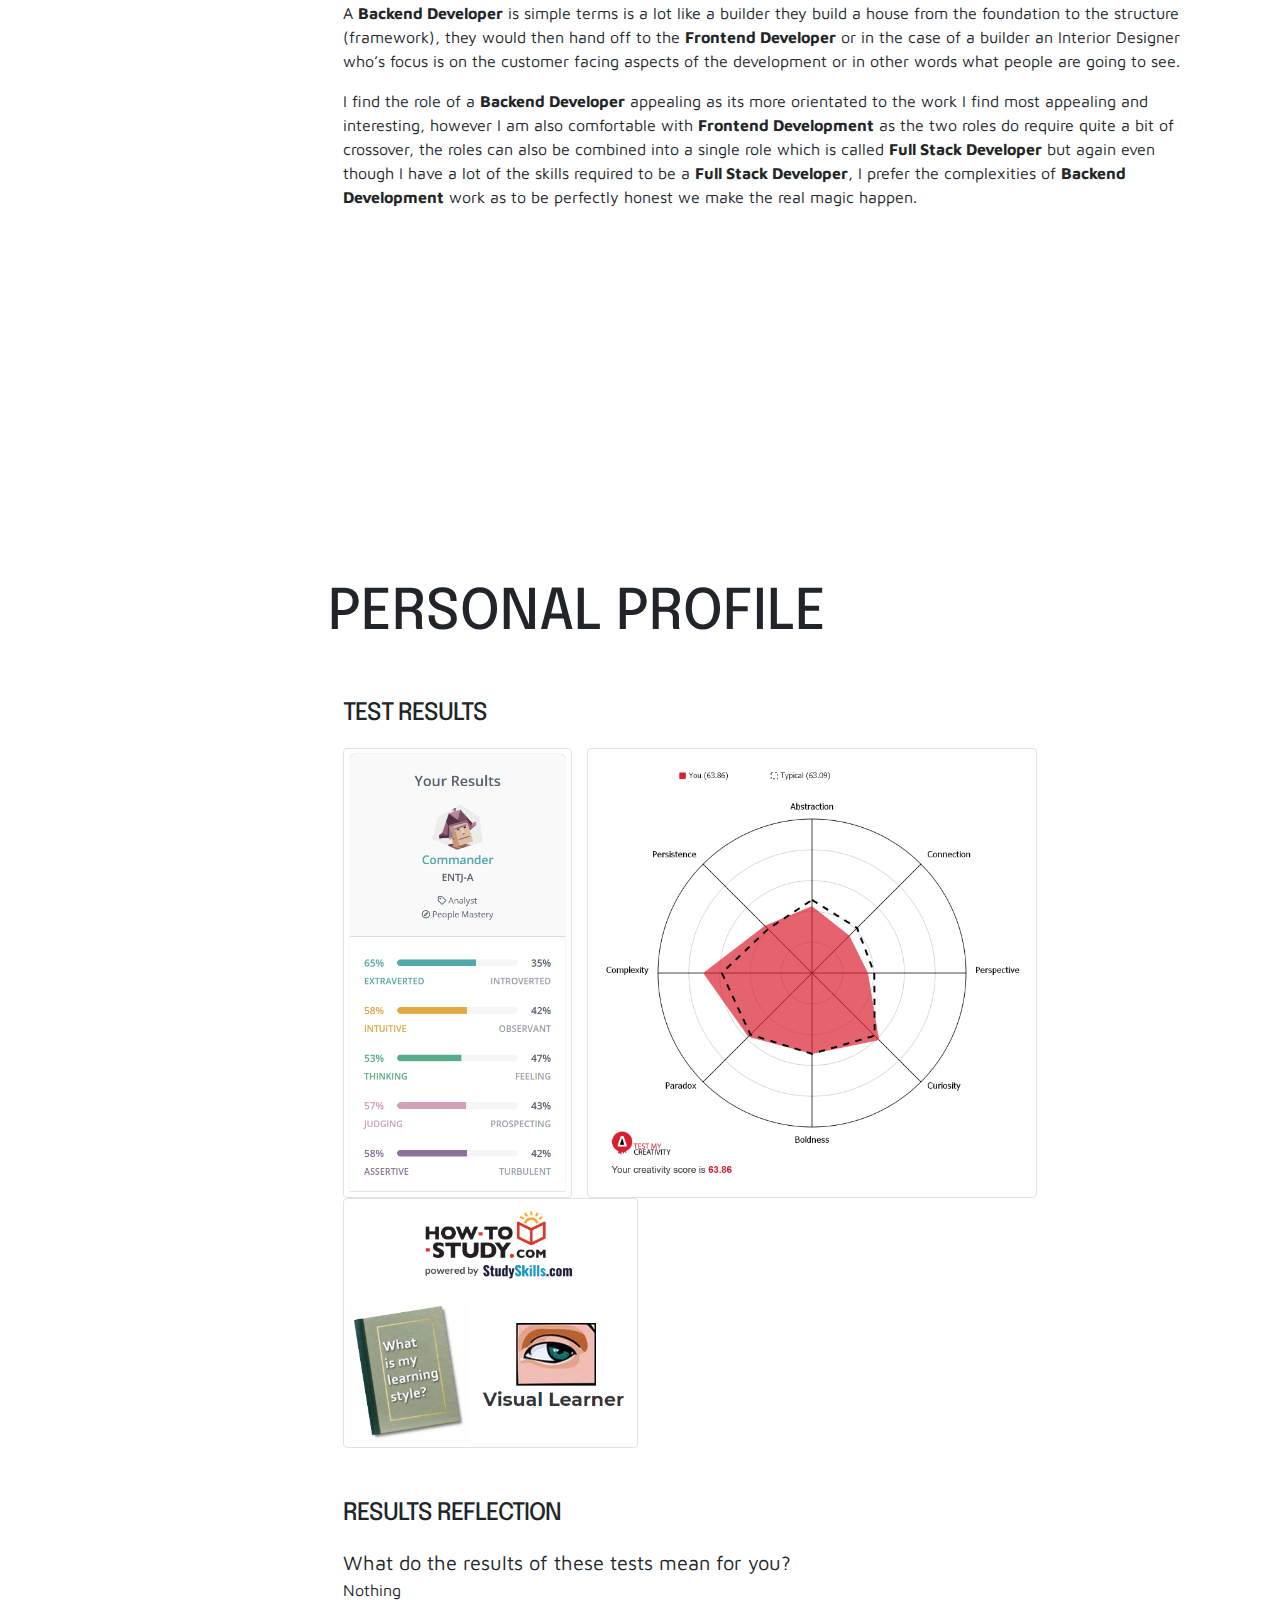
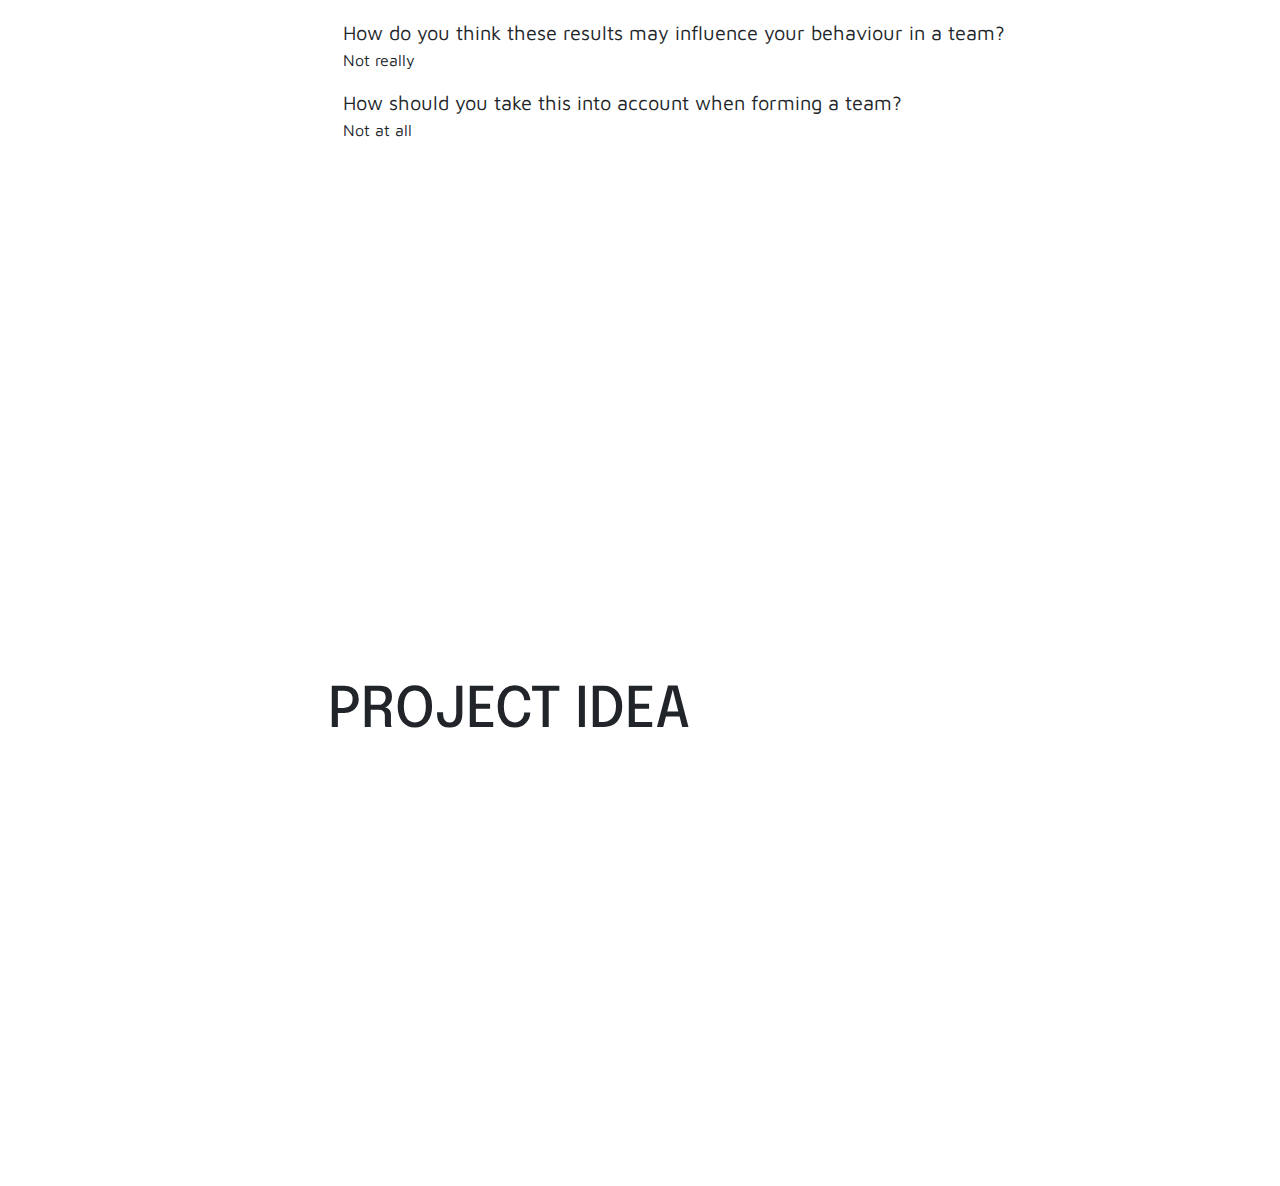
==== commit 7a62f16d: "Update index-dev.html" ====
--- a/index-dev.html
+++ b/index-dev.html
@@ -217,7 +217,7 @@
 										<li>AEL (Asterisk)</li>
 										<li>BASH</li>
 										<li>C</li>
-										<li>C++</li>
+										<li>C&#43;&#43;</li>
 										<li>CSS</li>
 										<li>HTML</li>
 										<li>Java</li>
@@ -226,12 +226,12 @@
 								</div>
 								<div class="col-sm">
 									<ul>
-										<li>LPC (Lars Pensjö C) </li>
+										<li>LPC (Lars Pensj&ouml; C) </li>
 										<li>PHP</li>
 										<li>Perl</li>
 										<li>Ruby</li>
 										<li>SQL</li>
-										<li><i>C# (Learning)</i></li>
+										<li><i>C&#35; (Learning)</i></li>
 										<li><i>Swift (Learning)</i></li>
 									</ul>
 								</div>
@@ -301,12 +301,31 @@
 			<section id="ideal-job">
 				<div class="section-content">
 					<h2 class="mb-5">Ideal Job</h2>
-					<p><strong>My Ideal Job:</strong> Backend Developer 
-					<span class="inline-icons">
-						<a class="fas fa-link" href="https://www.seek.com.au/job/50570917" target="_blank" data-toggle="tooltip" data-placement="bottom" title="SEEK - Original"></a>
-                        <a class="fas fa-file-pdf" href="files/SEEK-50570917.pdf" target="_blank" data-toggle="tooltip" data-placement="bottom" title="PDF Version"></a>
-					</span>
-					</p>
+						<div class="container">
+							<div class="row">
+								<div class="col mb-3">
+									<p><strong>My Ideal Job:</strong> Backend Developer 
+									<span class="inline-icons">
+										<a class="fas fa-link" href="https://www.seek.com.au/job/50570917" target="_blank" data-toggle="tooltip" data-placement="bottom" title="SEEK - Original"></a>
+										<a class="fas fa-file-pdf" href="files/SEEK-50570917.pdf" target="_blank" data-toggle="tooltip" data-placement="bottom" title="PDF Version"></a>
+									</span>
+									</p>
+								</div>
+							</div>
+							<div class="row">
+								<div class="col mb-5">
+									<p>A <strong>Backend Developer</strong> is simple terms is a lot like a builder they build a house from the foundation to the structure (framework), 
+									they would then hand off to the <strong> Frontend Developer</strong> or in the case of a builder an Interior Designer who’s focus is on the customer 
+									facing aspects of the development or in other words what people are going to see.</p>
+									
+									<p>I find the role of a <strong>Backend Developer</strong> appealing as its more orientated to the work I find most appealing and interesting, 
+									however I am also comfortable with <strong>Frontend Development</strong> as the two roles do require quite a bit of crossover, 
+									the roles can also be combined into a single role which is called <strong>Full Stack Developer</strong> but again even though 
+									I have a lot of the skills required to be a <strong>Full Stack Developer</strong>,
+									I prefer the complexities of <strong>Backend Development</strong> work as to be perfectly honest we make the real magic happen.</p>
+								</div>
+							</div>
+						</div>
 				</div>
 			</section>
 			
@@ -359,7 +378,7 @@
 		<script src="js/jquery-3.5.1.min.js"></script> 
 		<script src="js/bootstrap.bundle.min.js"></script>
 
-		<!-- Core theme JS--> 
+		<!-- Extra JS --> 
 		<script src="js/script.js"></script>
 	</body>
 </html>
--- a/css/styles.css
+++ b/css/styles.css
@@ -124,7 +124,6 @@
   background-color: #ffffff;
 }
 
-
 /* Fixed Left Navbar */
 body{
 	padding-top:90px;
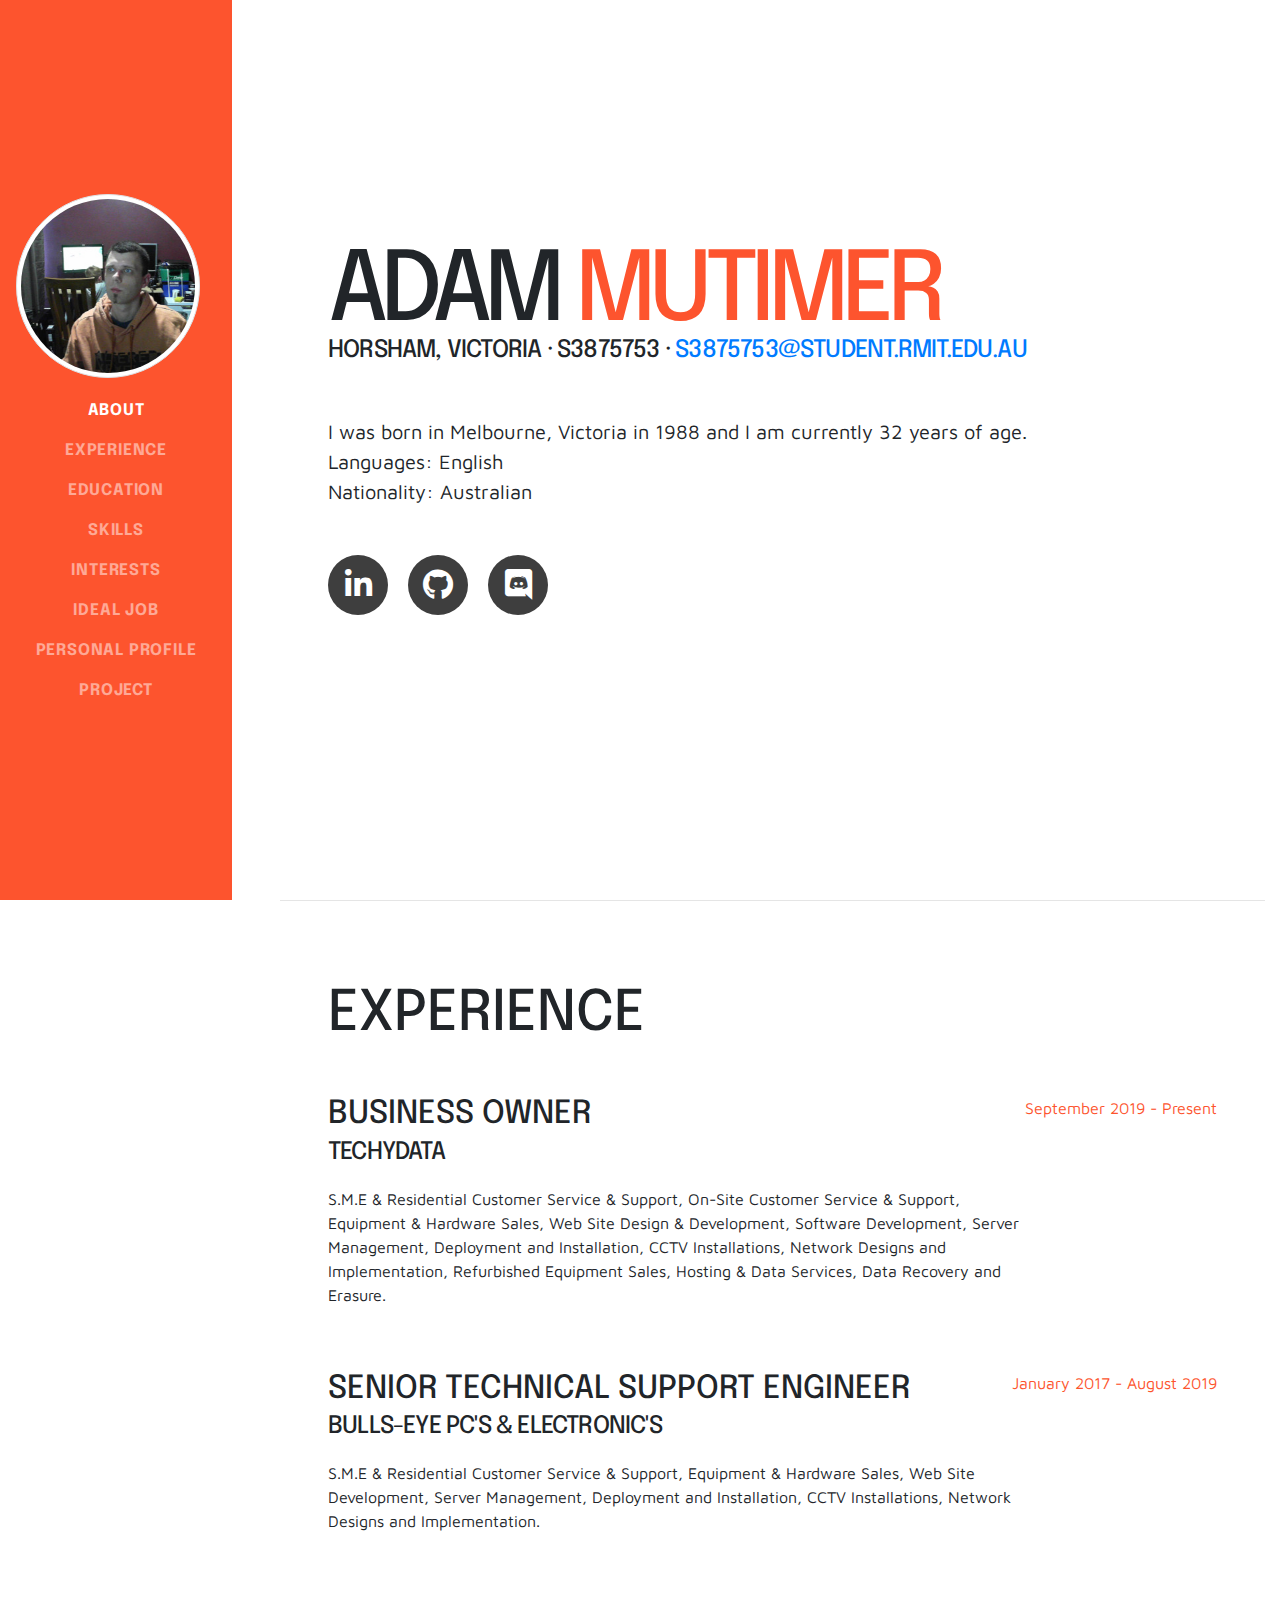
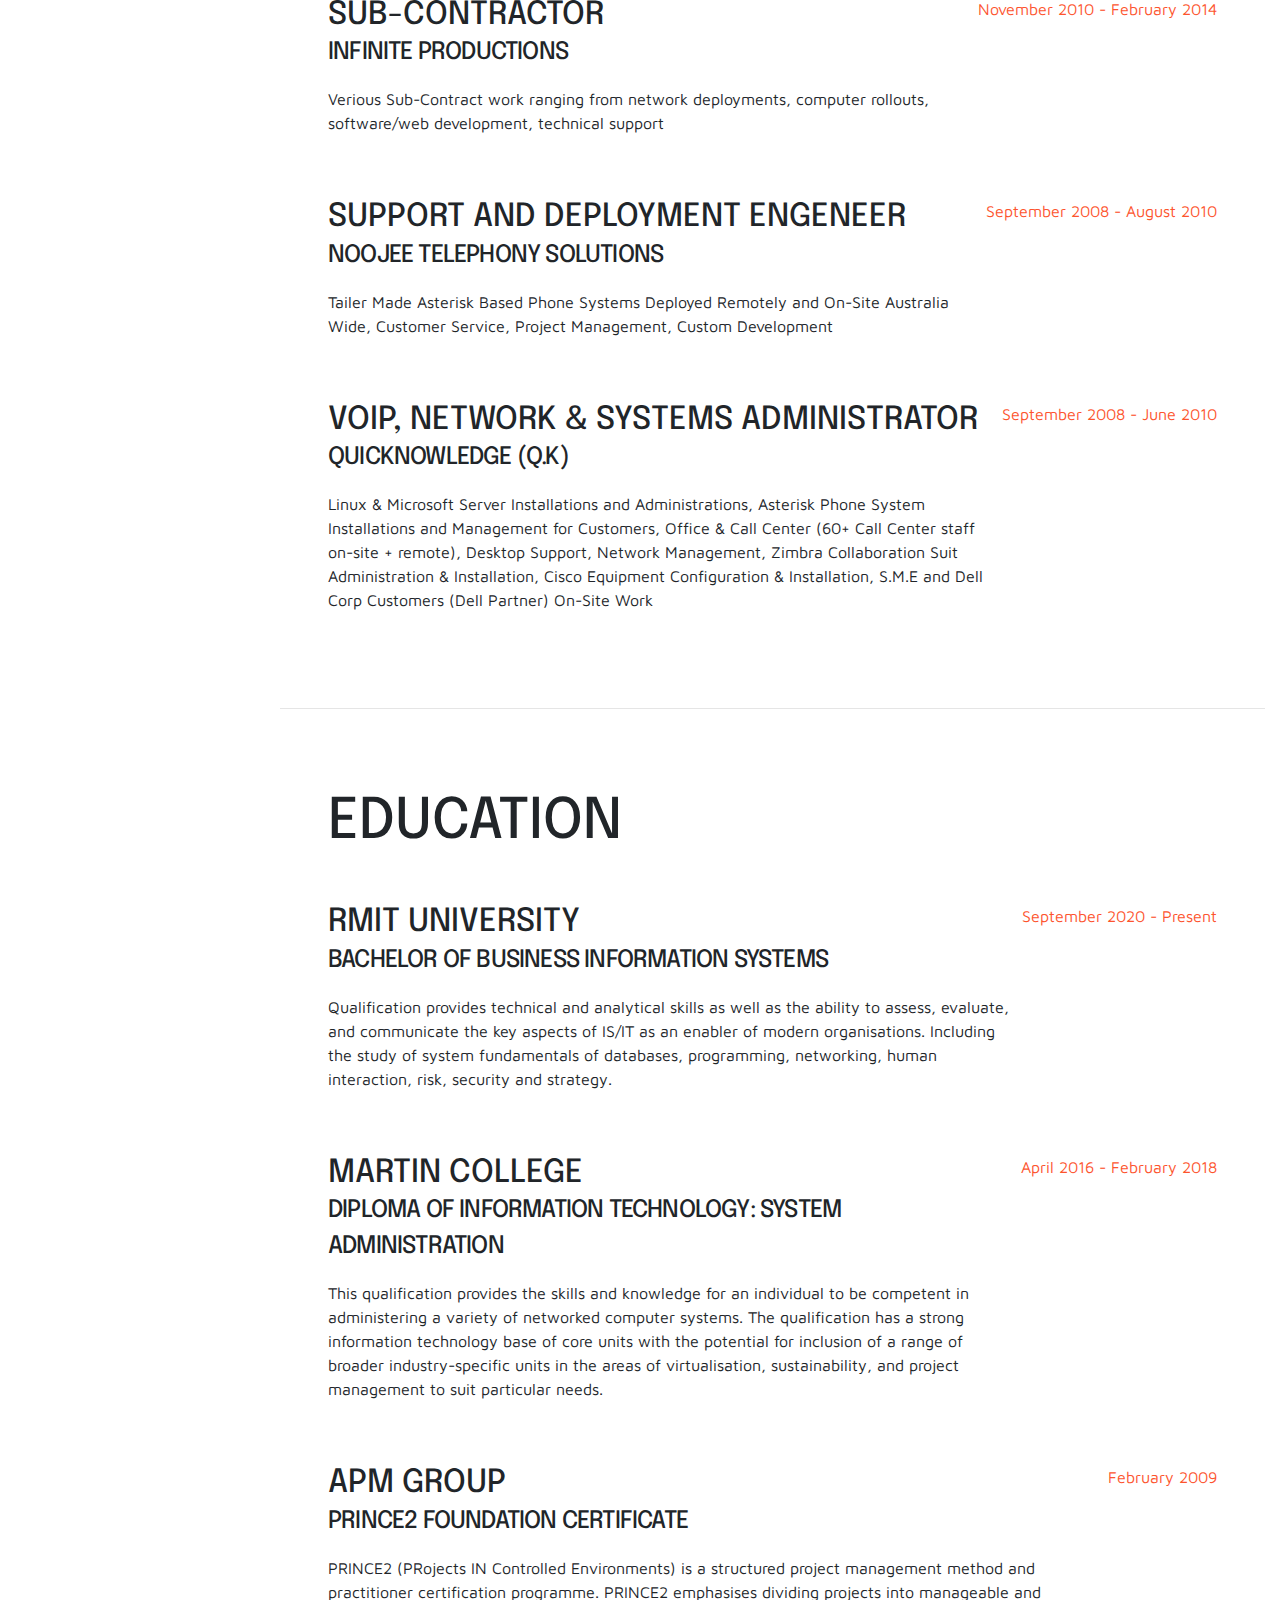
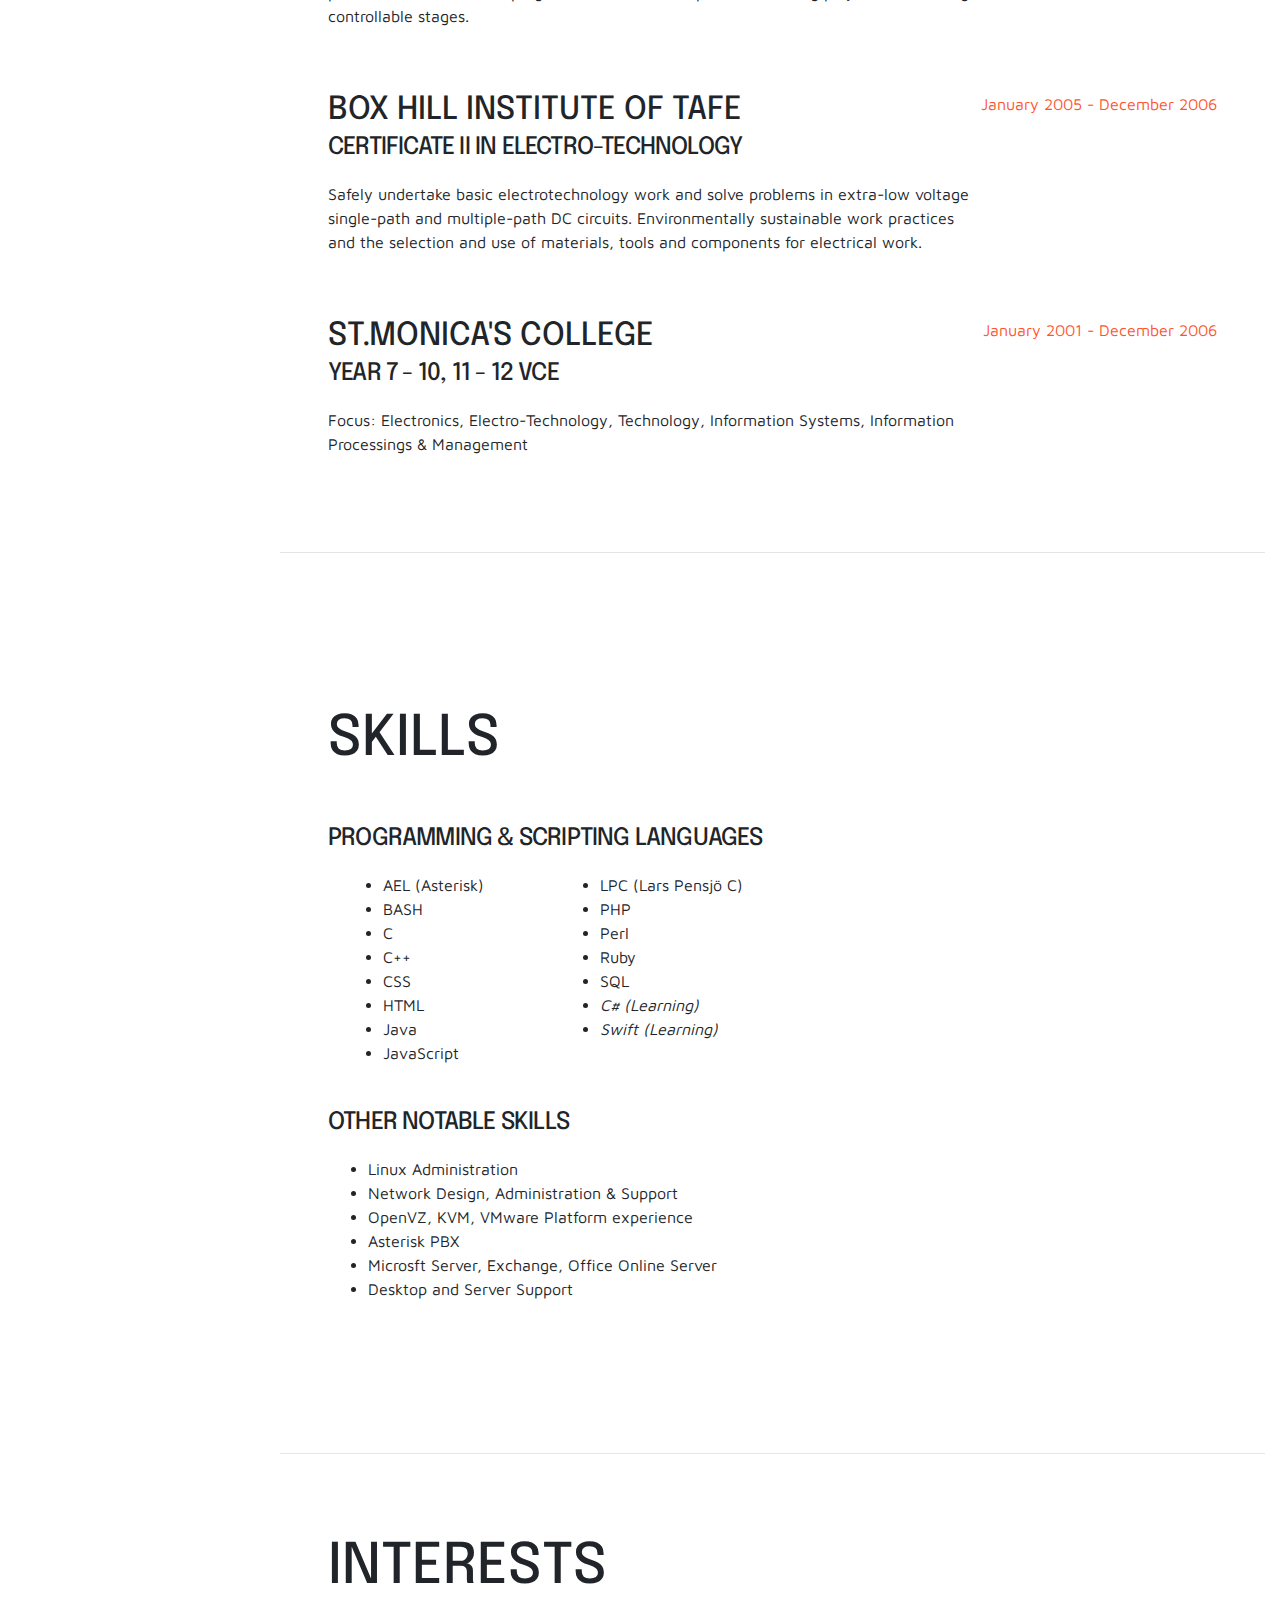
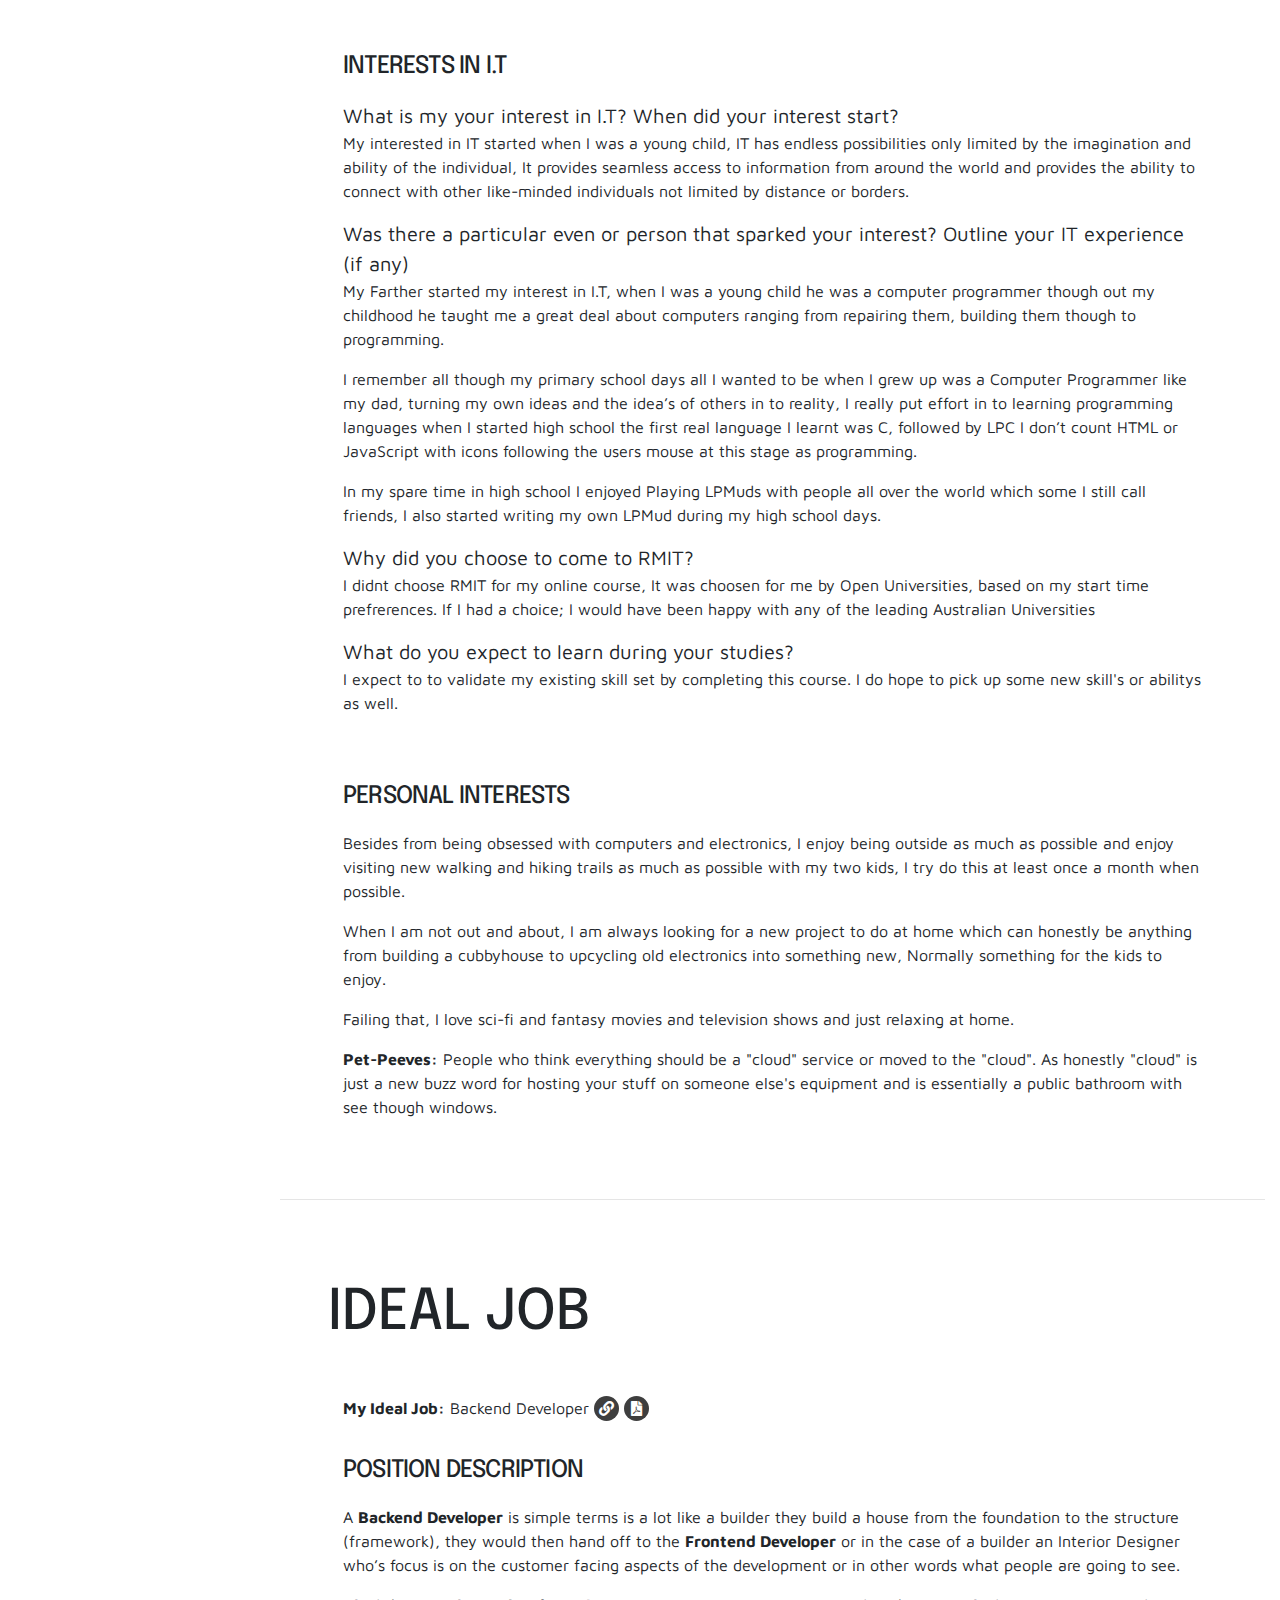
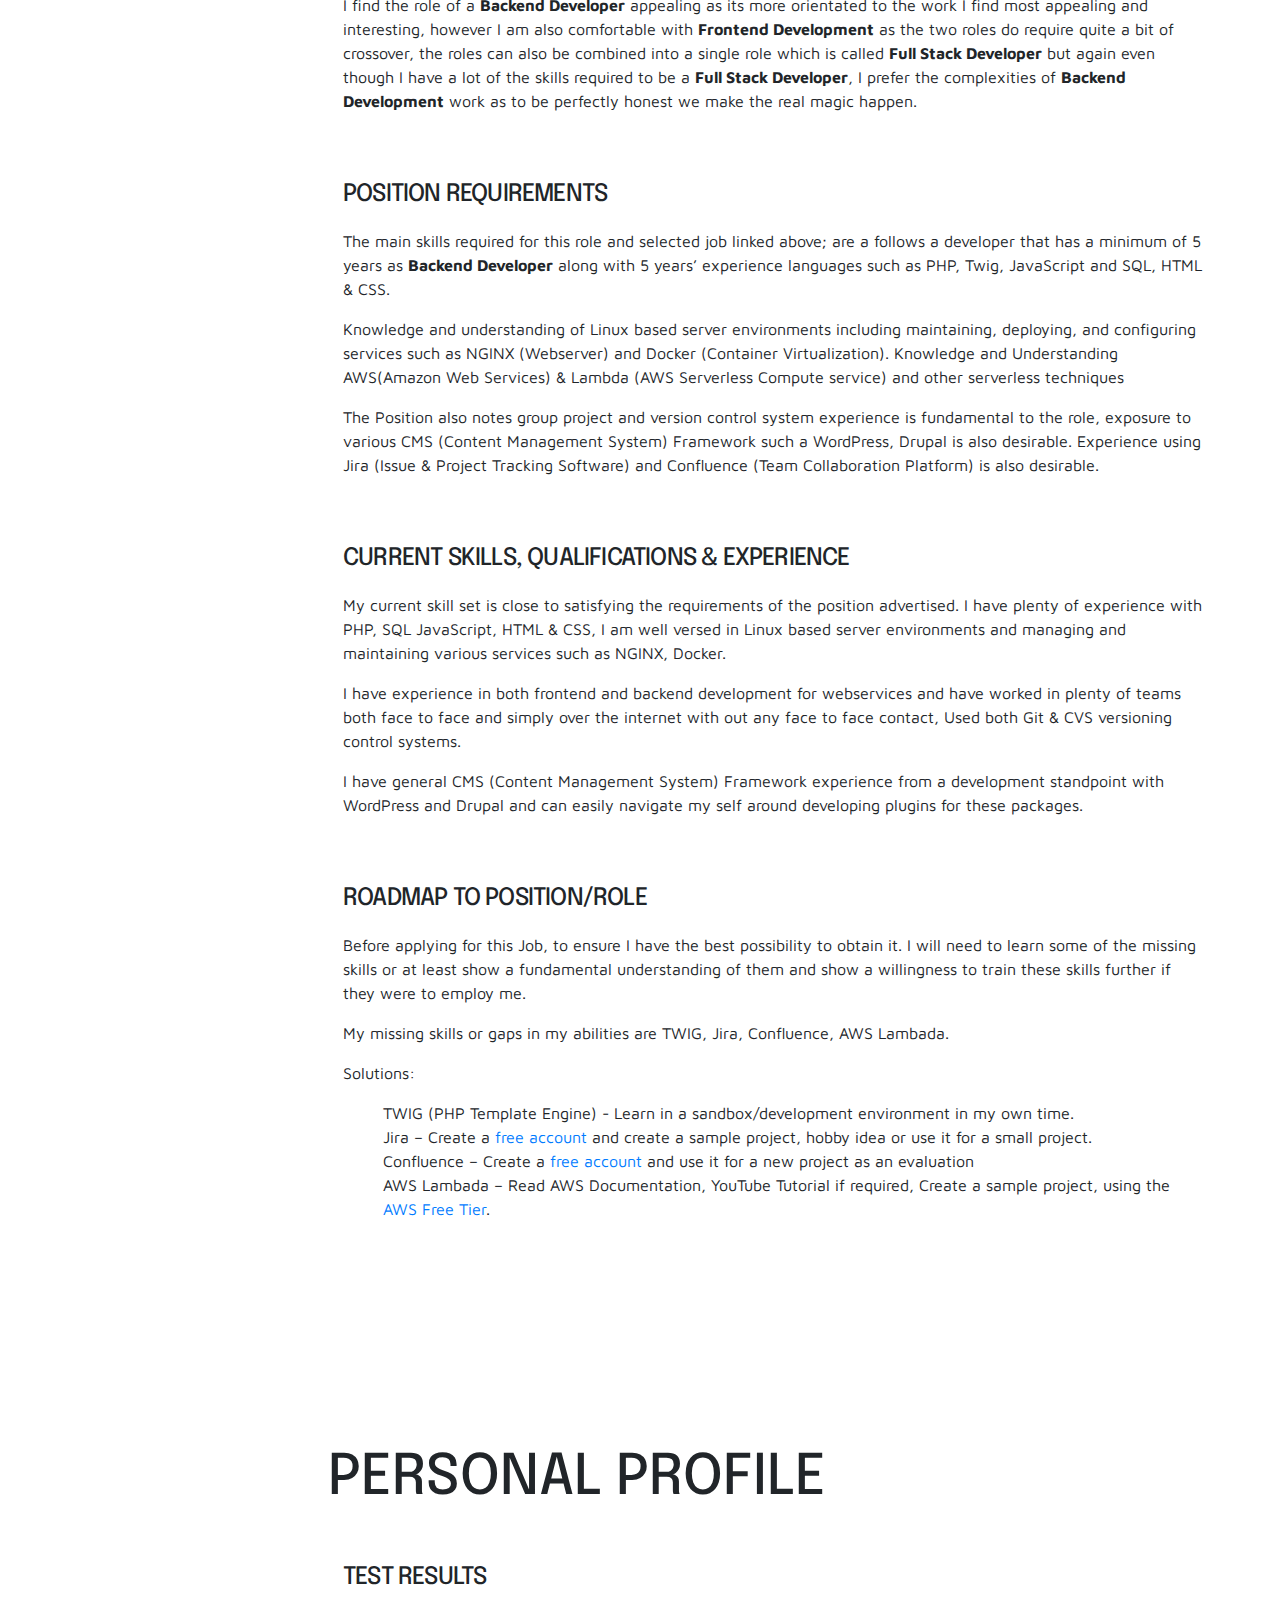
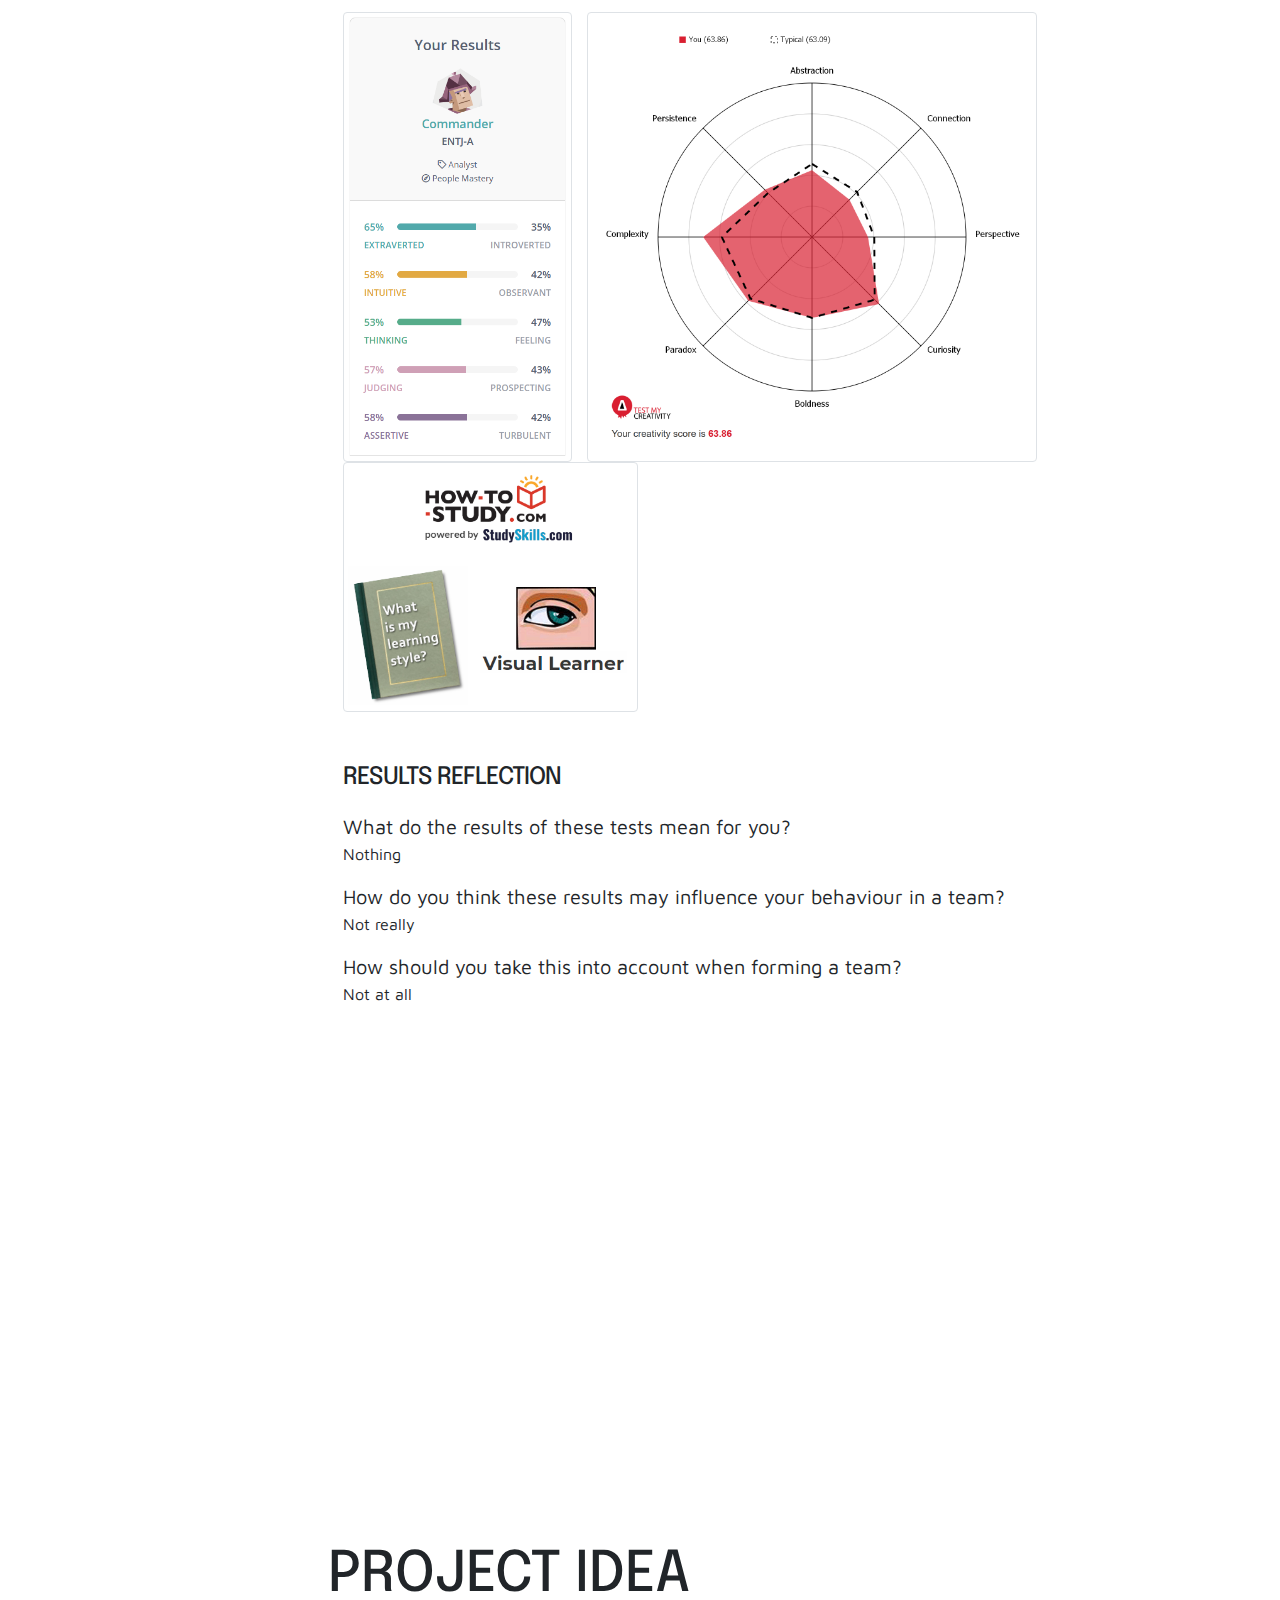
==== commit d8c80a14: "Completed Personal Profile" ====
--- a/index-dev.html
+++ b/index-dev.html
@@ -56,7 +56,7 @@
 						<a class="nav-link" href="#ideal-job">Ideal Job</a>
 					</li>
 					<li class="nav-item">
-						<a class="nav-link" href="#per-profile">Personal Profle</a>
+						<a class="nav-link" href="#per-profile">Personal Profile</a>
 					</li>
 					<li class="nav-item">
 						<a class="nav-link" href="#awards">Project</a>
@@ -314,6 +314,7 @@
 							</div>
 							<div class="row">
 								<div class="col mb-5">
+									<div class="subheading mb-3">Position Description</div>
 									<p>A <strong>Backend Developer</strong> is simple terms is a lot like a builder they build a house from the foundation to the structure (framework), 
 									they would then hand off to the <strong> Frontend Developer</strong> or in the case of a builder an Interior Designer who’s focus is on the customer 
 									facing aspects of the development or in other words what people are going to see.</p>
@@ -323,6 +324,46 @@
 									the roles can also be combined into a single role which is called <strong>Full Stack Developer</strong> but again even though 
 									I have a lot of the skills required to be a <strong>Full Stack Developer</strong>,
 									I prefer the complexities of <strong>Backend Development</strong> work as to be perfectly honest we make the real magic happen.</p>
+								</div>
+							</div>
+							
+							<div class="row">
+								<div class="col mb-5">
+								<div class="subheading mb-3">Position Requirements</div>
+								<p>The main skills required for this role and selected job linked above; are a follows a developer that has a minimum of 5 years as 
+								<strong>Backend Developer</strong> along with 5 years’ experience languages such as PHP, Twig, JavaScript and SQL, HTML &amp; CSS.</p>
+								<p>Knowledge and understanding of Linux based server environments including maintaining, deploying, and configuring services such as 
+								NGINX (Webserver) and Docker (Container Virtualization). Knowledge and Understanding AWS(Amazon Web Services) &amp; Lambda (AWS Serverless Compute service) and other serverless techniques</p>
+								<p>The Position also notes group project and version control system experience is fundamental to the role, exposure to various 
+								CMS (Content Management System) Framework such a WordPress, Drupal is also desirable. Experience using Jira (Issue &amp; Project Tracking Software) 
+								and Confluence (Team Collaboration Platform) is also desirable.</p>
+								</div>
+							</div>
+							
+							<div class="row">
+								<div class="col mb-5">
+								<div class="subheading mb-3">Current Skills, Qualifications &amp; Experience</div>
+								<p>My current skill set is close to satisfying the requirements of the position advertised. I have plenty of experience with PHP, SQL JavaScript, HTML &amp; CSS, 
+								I am well versed in Linux based server environments and managing and maintaining various services such as NGINX, Docker. </p>
+								<p>I have experience in both frontend and backend development for webservices and have worked in plenty of teams both face to face and simply over the internet 
+								with out any face to face contact, Used both Git &amp; CVS versioning control systems.</p>
+								<p>I have general CMS (Content Management System) Framework experience from a development standpoint with WordPress and Drupal and can easily navigate my self around developing plugins for these packages.</p>
+								</div>
+							</div>
+							<div class="row">
+								<div class="col mb-5">
+								<div class="subheading mb-3">Roadmap to Position/Role</div>
+								<p>Before applying for this Job, to ensure I have the best possibility to obtain it. I will need to learn some of the missing skills or at least show a fundamental understanding of them and show a willingness 
+								to train these skills further if they were to employ me. </p>
+								<p>My missing skills or gaps in my abilities are TWIG, Jira, Confluence, AWS Lambada.</p>
+								<p>Solutions: <br />
+								<ul class="ul-nomarker mb-0">
+									<li>TWIG (PHP Template Engine) - Learn in a sandbox/development environment in my own time.</li>
+									<li>Jira – Create a <a href="https://www.atlassian.com/software/jira/free" target="_blank">free account</a> and create a sample project, hobby idea or use it for a small project.</li>
+									<li>Confluence – Create a <a href="https://www.atlassian.com/software/confluence/free" target="_blank">free account</a> and use it for a new project as an evaluation</li>
+									<li>AWS Lambada – Read AWS Documentation, YouTube Tutorial if required, Create a sample project, using the <a href="https://aws.amazon.com/free/" target="_blank">AWS Free Tier</a>.</li>
+								</ul>
+								</p>
 								</div>
 							</div>
 						</div>
--- a/css/styles.css
+++ b/css/styles.css
@@ -108,6 +108,10 @@
 	vertical-align: bottom !important;
 }
 
+.ul-nomarker {
+	list-style-type: none;
+}
+
 .inline-icons .fab, .fas {
   background-color: #3e3e3e;
   color: #ffffff;
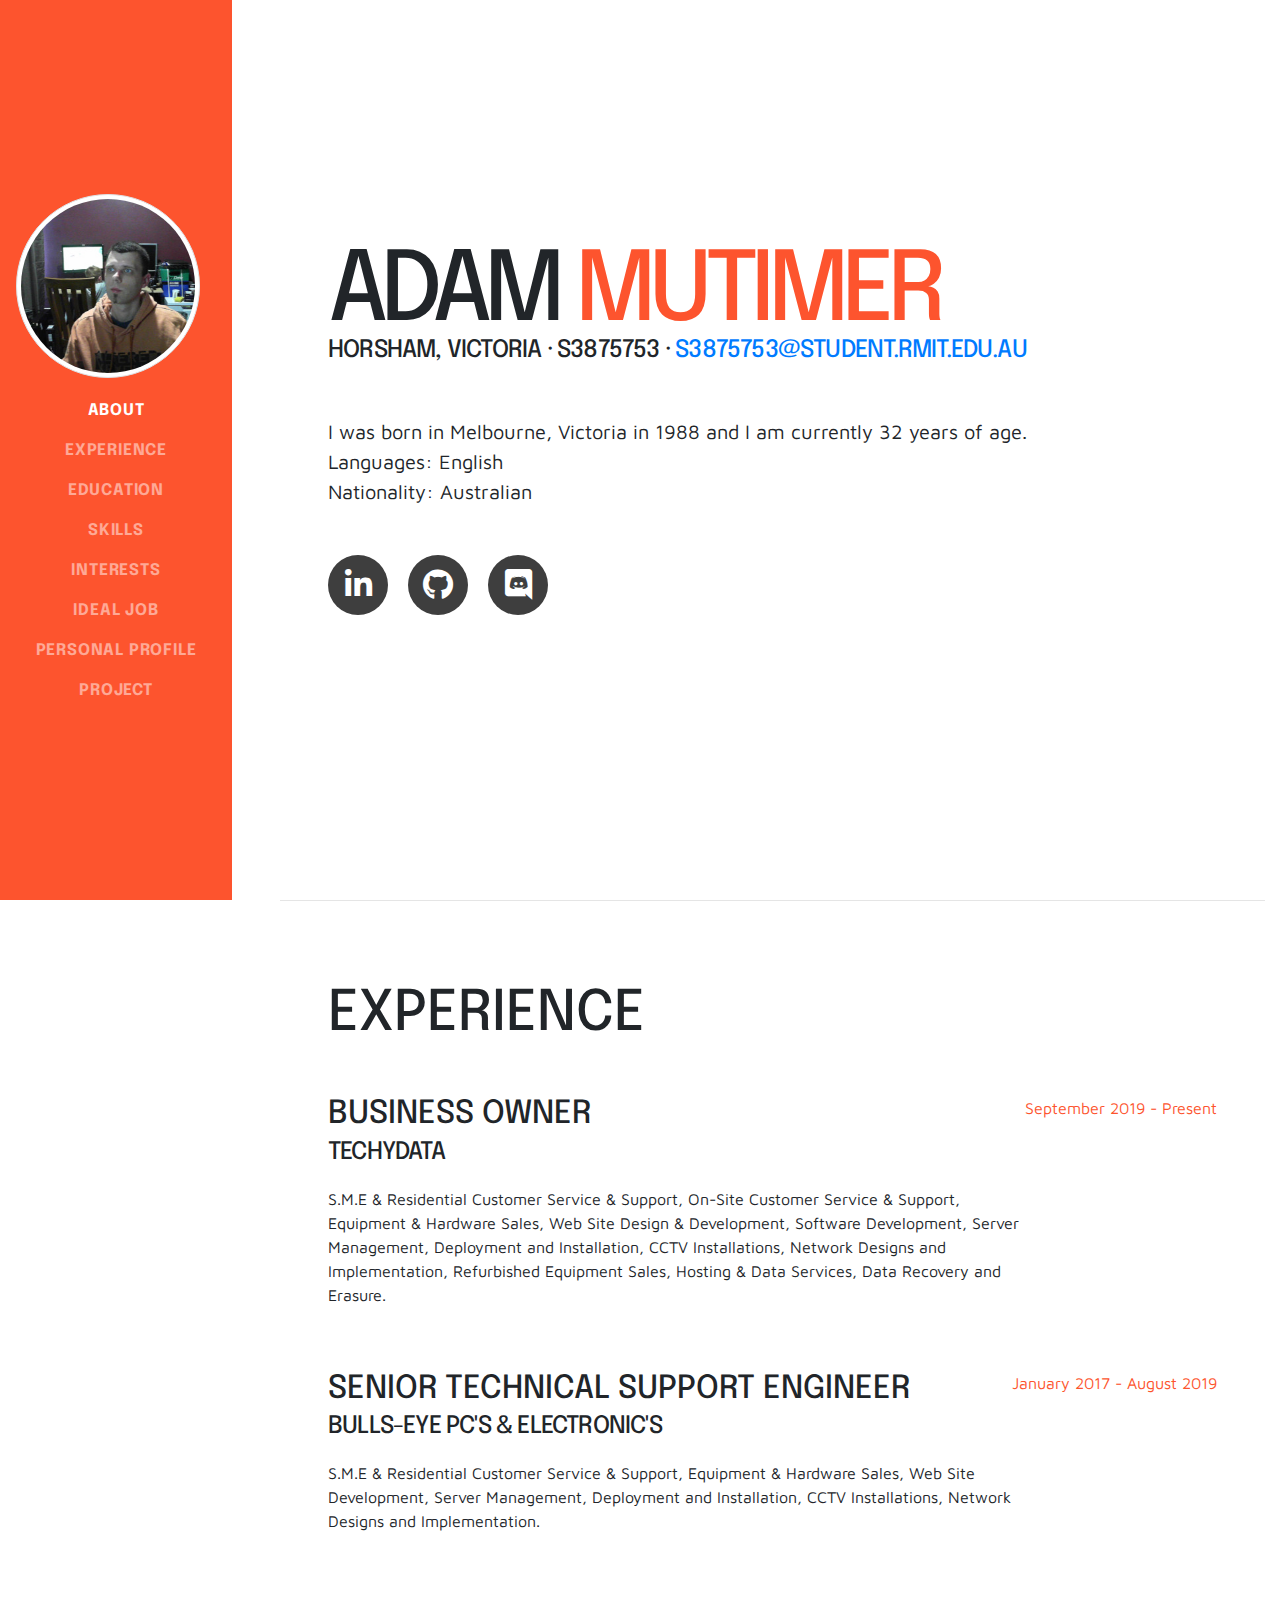
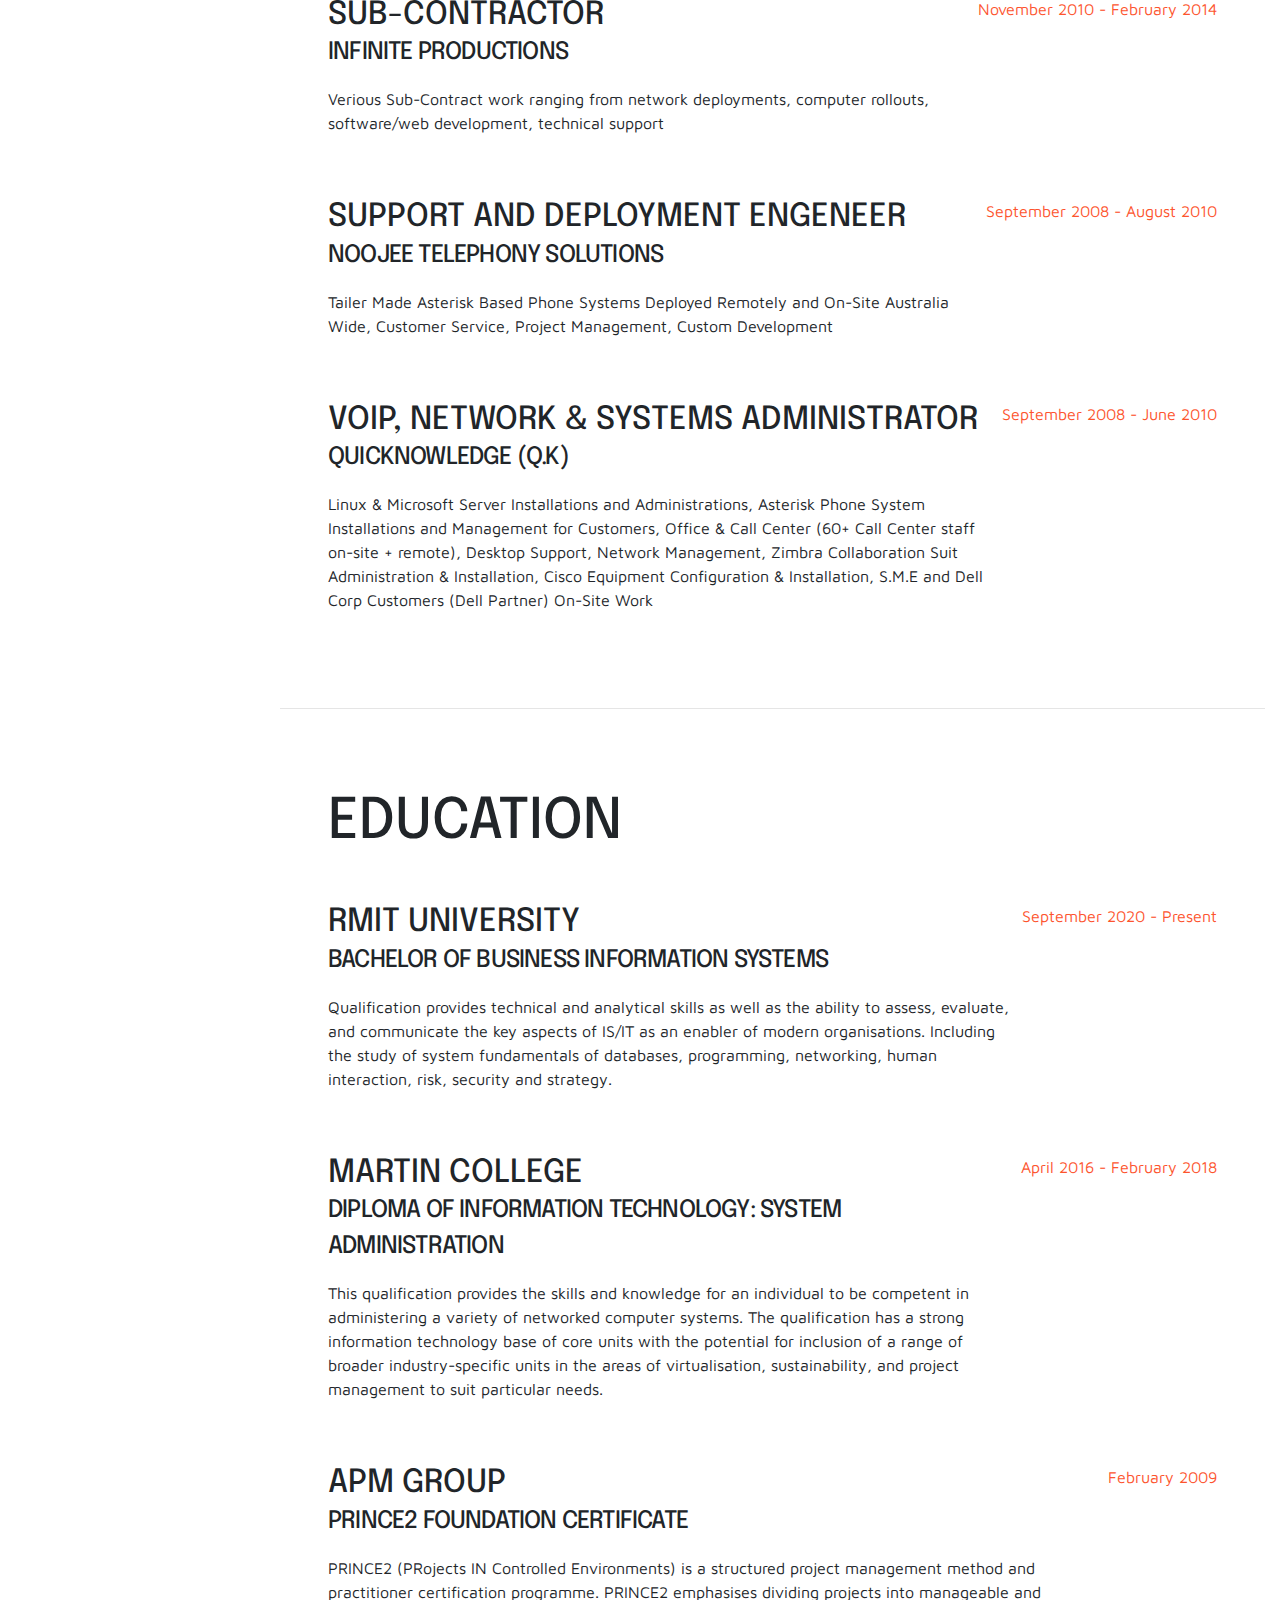
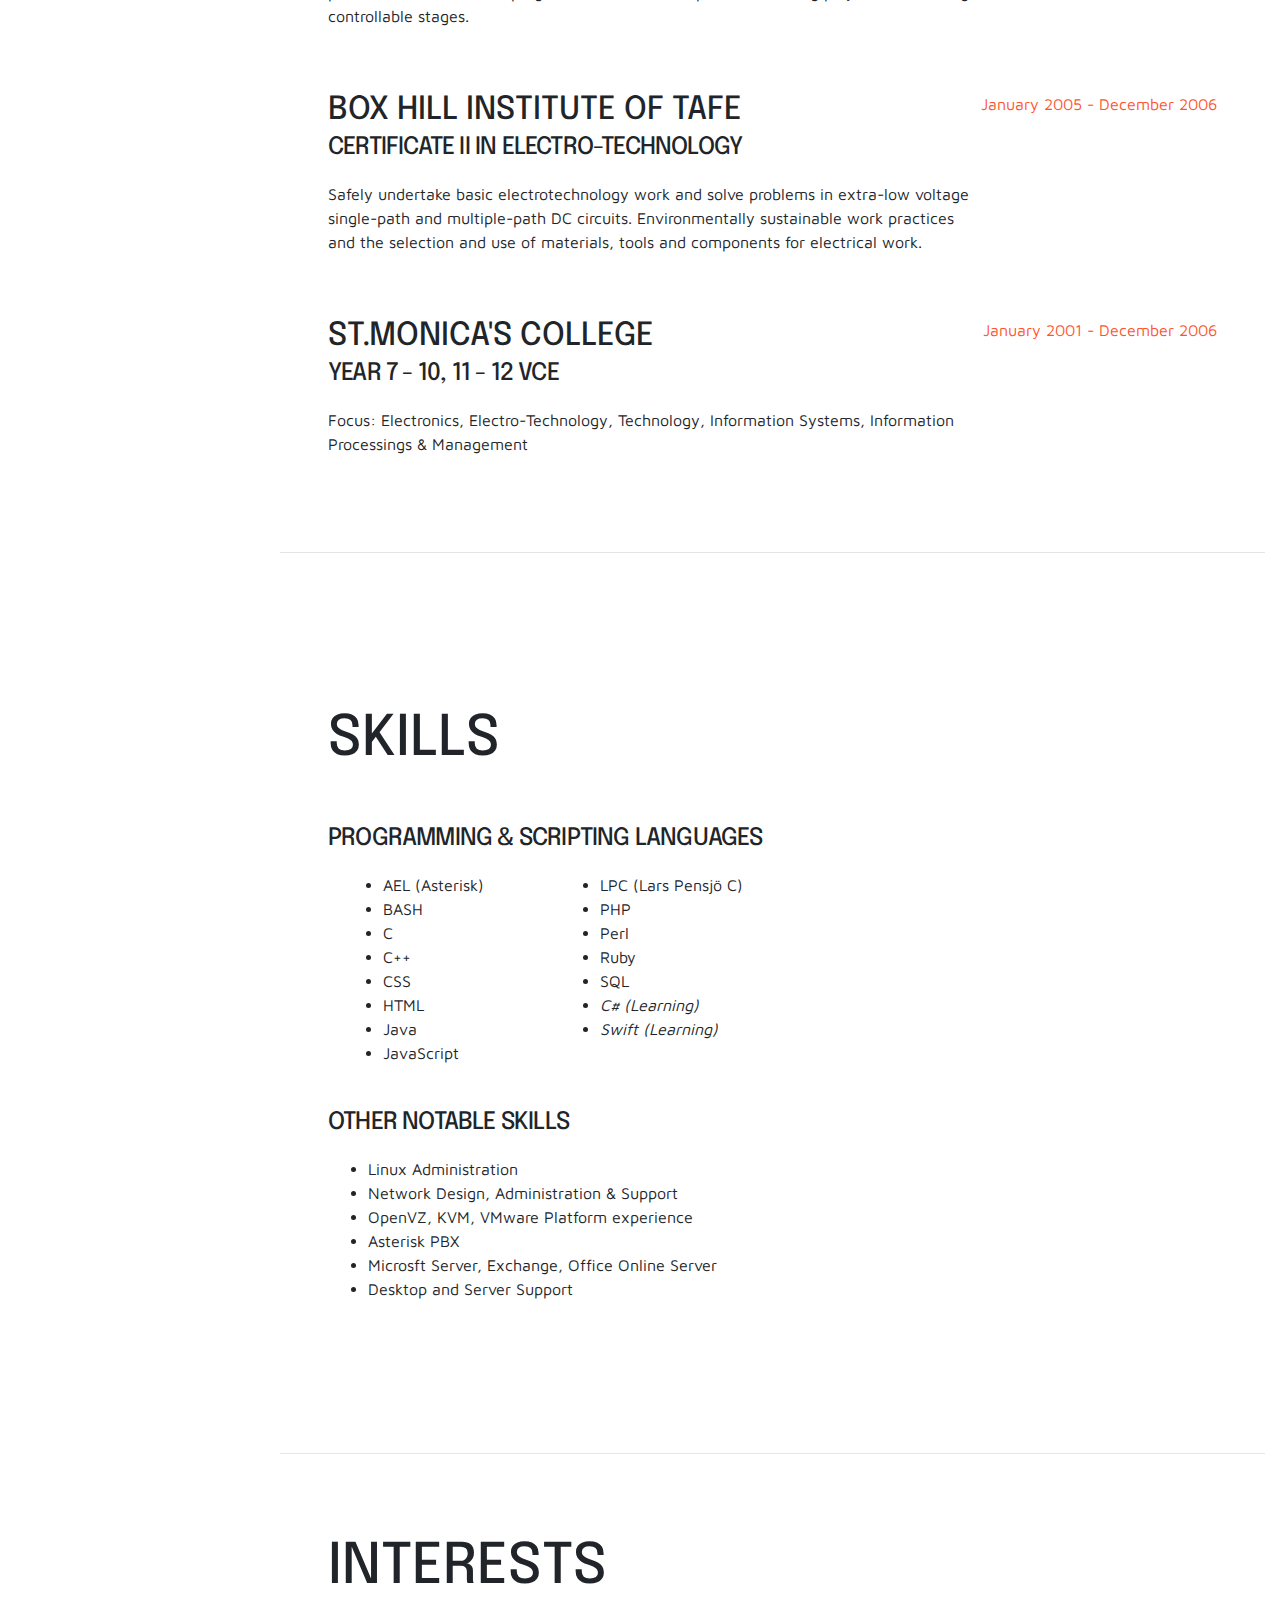
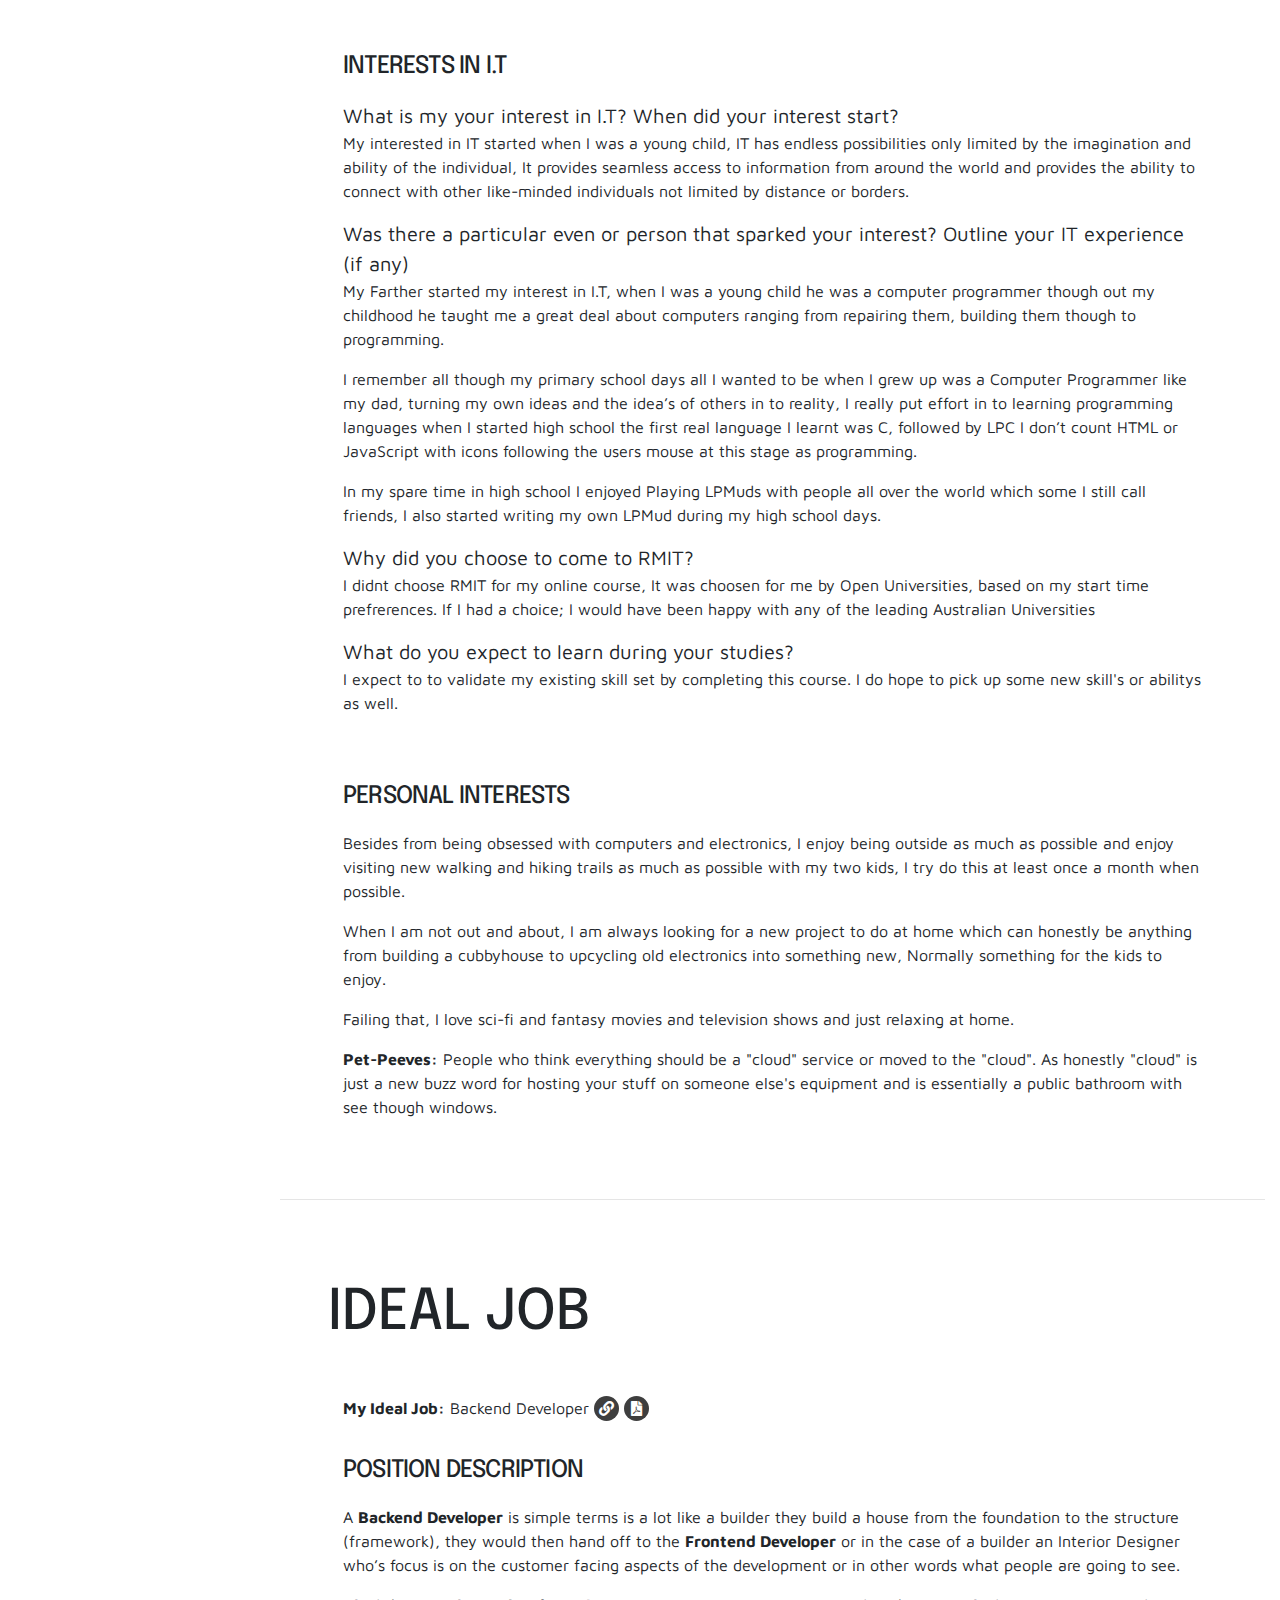
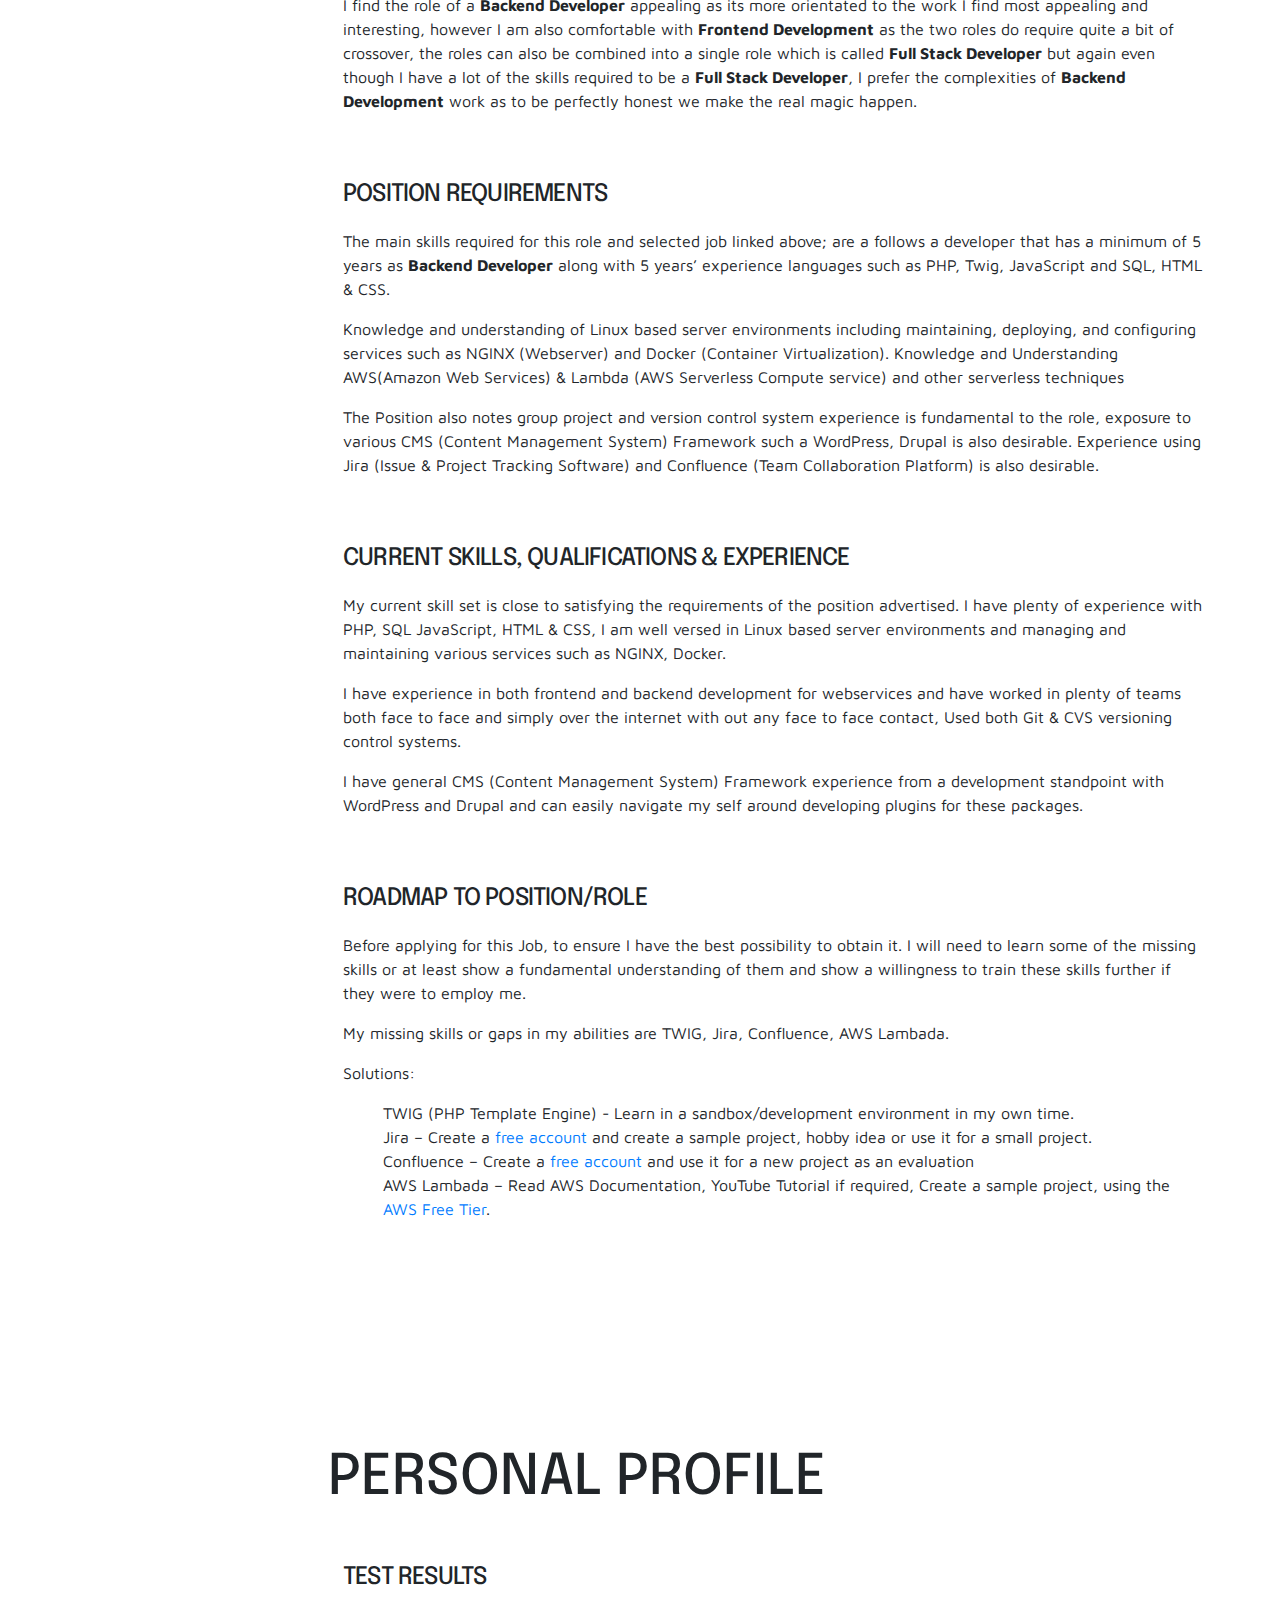
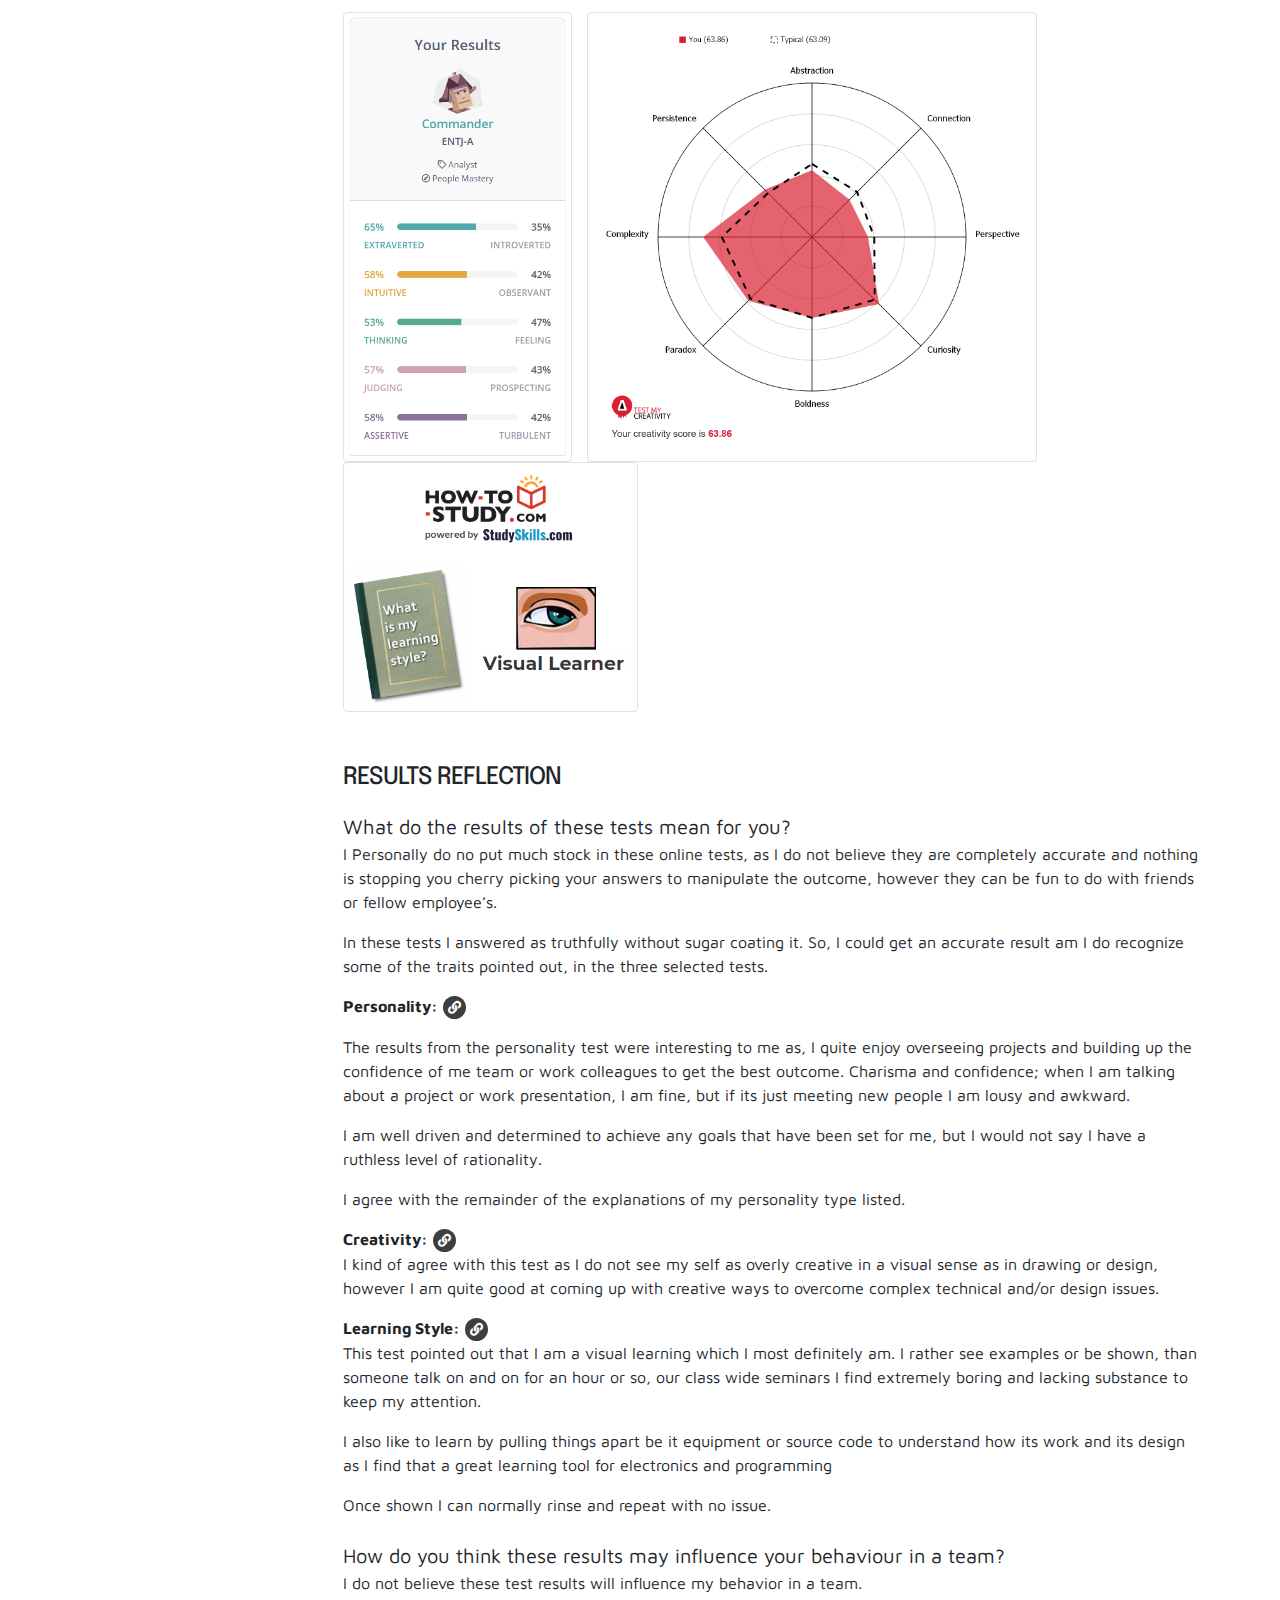
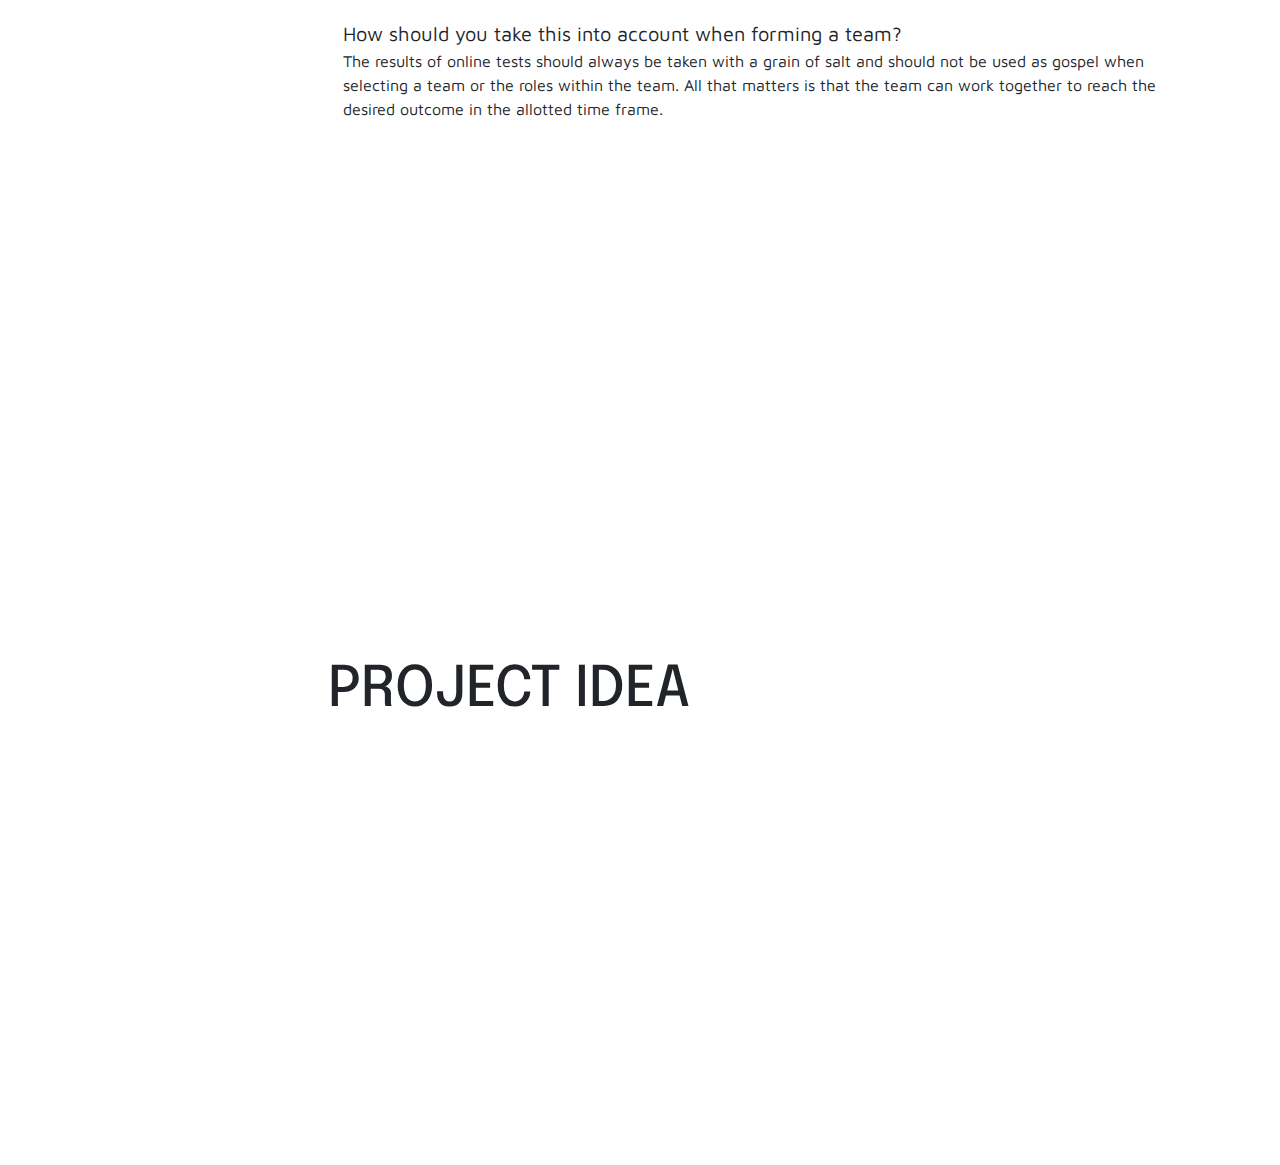
==== commit 523af2d2: "Personal Profile Completed" ====
--- a/index-dev.html
+++ b/index-dev.html
@@ -393,14 +393,45 @@
 							<div class="row">
 								<div class="col mb-5">					
 									<div class="subheading mb-3">Results Reflection</div>
+									
 									<p class="mb-0 lead">What do the results of these tests mean for you?</p>
-									<p>Nothing</p>
+									<p>I Personally do no put much stock in these online tests, as I do not believe 
+									they are completely accurate and nothing is stopping you cherry picking your answers to manipulate the outcome, however they can be fun to do with friends or fellow employee’s.</p>
+									<p>In these tests I answered as truthfully without sugar coating it. So, I could get an accurate result am I do recognize some of the traits pointed out, in the three selected tests.</p>
+									<p><strong>Personality:</strong>
+									<span class="inline-icons2">
+										<a class="fas fa-link" href="https://www.16personalities.com/entj-personality" target="_blank" data-toggle="tooltip" data-placement="bottom" title="16Personalities - ENTJ-A"></a>
+									</span>
+									<br />
+									</p>
+									<p>The results from the personality test were interesting to me as, I quite enjoy overseeing projects and building up the confidence of me team or work colleagues to get the best outcome. 
+									Charisma and confidence; when I am talking about a project or work presentation, I am fine, but if its just meeting new people I am lousy and awkward. </p>
+									<p>I am well driven and determined to achieve any goals that have been set for me, but I would not say I have a ruthless level of rationality.</p>
+									<p class="mb-3">I agree with the remainder of the explanations of my personality type listed.</p>
+
+									<p class="mb-3"><strong>Creativity:</strong>
+									<span class="inline-icons2">
+										<a class="fas fa-link" href="http://www.testmycreativity.com/share/8f6F63ff9a2f" target="_blank" data-toggle="tooltip" data-placement="bottom" title="Test My Creativity - Results"></a>
+									</span>
+									<br />
+									I kind of agree with this test as I do not see my self as overly creative in a visual sense as in drawing or design, however I am quite good at coming up with creative ways to overcome complex technical and/or design issues. 
+									</p>
+
+									<p><strong>Learning Style:</strong>
+									<span class="inline-icons2">
+										<a class="fas fa-link" href="https://www.how-to-study.com/study-skills-articles/visual-learner.asp" target="_blank" data-toggle="tooltip" data-placement="bottom" title="How to Study - Results"></a>
+									</span>
+									<br />
+									This test pointed out that I am a visual learning which I most definitely am. I rather see examples or be shown, than someone talk on and on for an hour or so, our class wide seminars 
+									I find extremely boring and lacking substance to keep my attention.</p>
+									<p>I also like to learn by pulling things apart be it equipment or source code to understand how its work and its design as I find that a great learning tool for electronics and programming</p>
+									<p class="mb-4">Once shown I can normally rinse and repeat with no issue.</p>
 									
 									<p class="mb-0 lead">How do you think these results may influence your behaviour in a team?</p>
-									<p>Not really</p>
+									<p class="mb-4">I do not believe these test results will influence my behavior in a team.</p>
 									
 									<p class="mb-0 lead">How should you take this into account when forming a team?</p>
-									<p>Not at all</p>
+									<p>The results of online tests should always be taken with a grain of salt and should not be used as gospel when selecting a team or the roles within the team. All that matters is that the team can work together to reach the desired outcome in the allotted time frame.</p>
 								</div>
 							</div>
 						</div>
--- a/css/styles.css
+++ b/css/styles.css
@@ -112,7 +112,7 @@
 	list-style-type: none;
 }
 
-.inline-icons .fab, .fas {
+.inline-icons .fab, .inline-icons .fas {
   background-color: #3e3e3e;
   color: #ffffff;
   width: 25px;
@@ -123,7 +123,25 @@
   border-radius: 100%;
   display: inline-flex;
 }
-.inline-icons .fab:hover, .fas:hover {
+
+.inline-icons .fab:hover, .inline-icons .fas:hover {
+  color: #fd542e;
+  background-color: #ffffff;
+}
+
+.inline-icons2 .fab, .inline-icons2 .fas {
+  background-color: #3e3e3e;
+  color: #ffffff;
+  width: 23px;
+  height: 23px;
+  font-size: 13px;
+  align-items: center;
+  justify-content: center;
+  border-radius: 100%;
+  display: inline-flex;
+}
+
+.inline-icons2 .fab:hover, .inline-icons2 .fas:hover {
   color: #fd542e;
   background-color: #ffffff;
 }
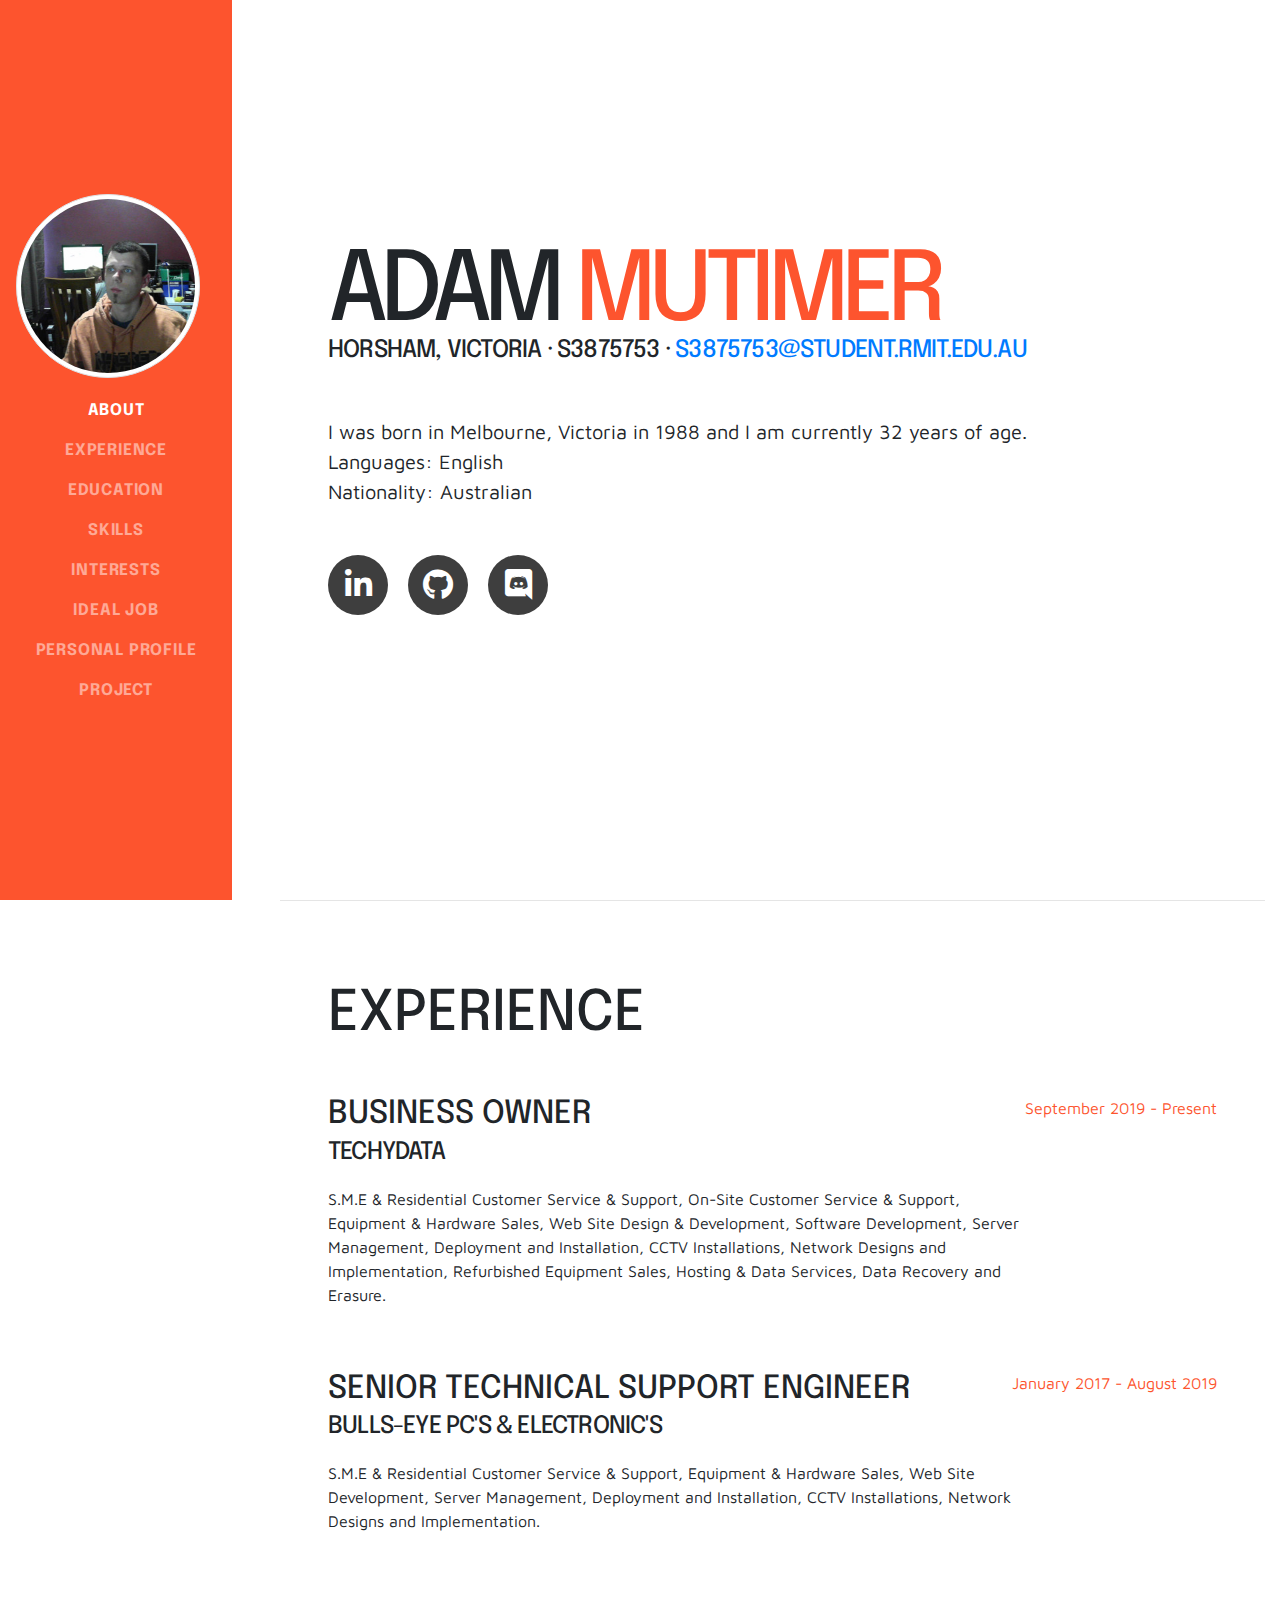
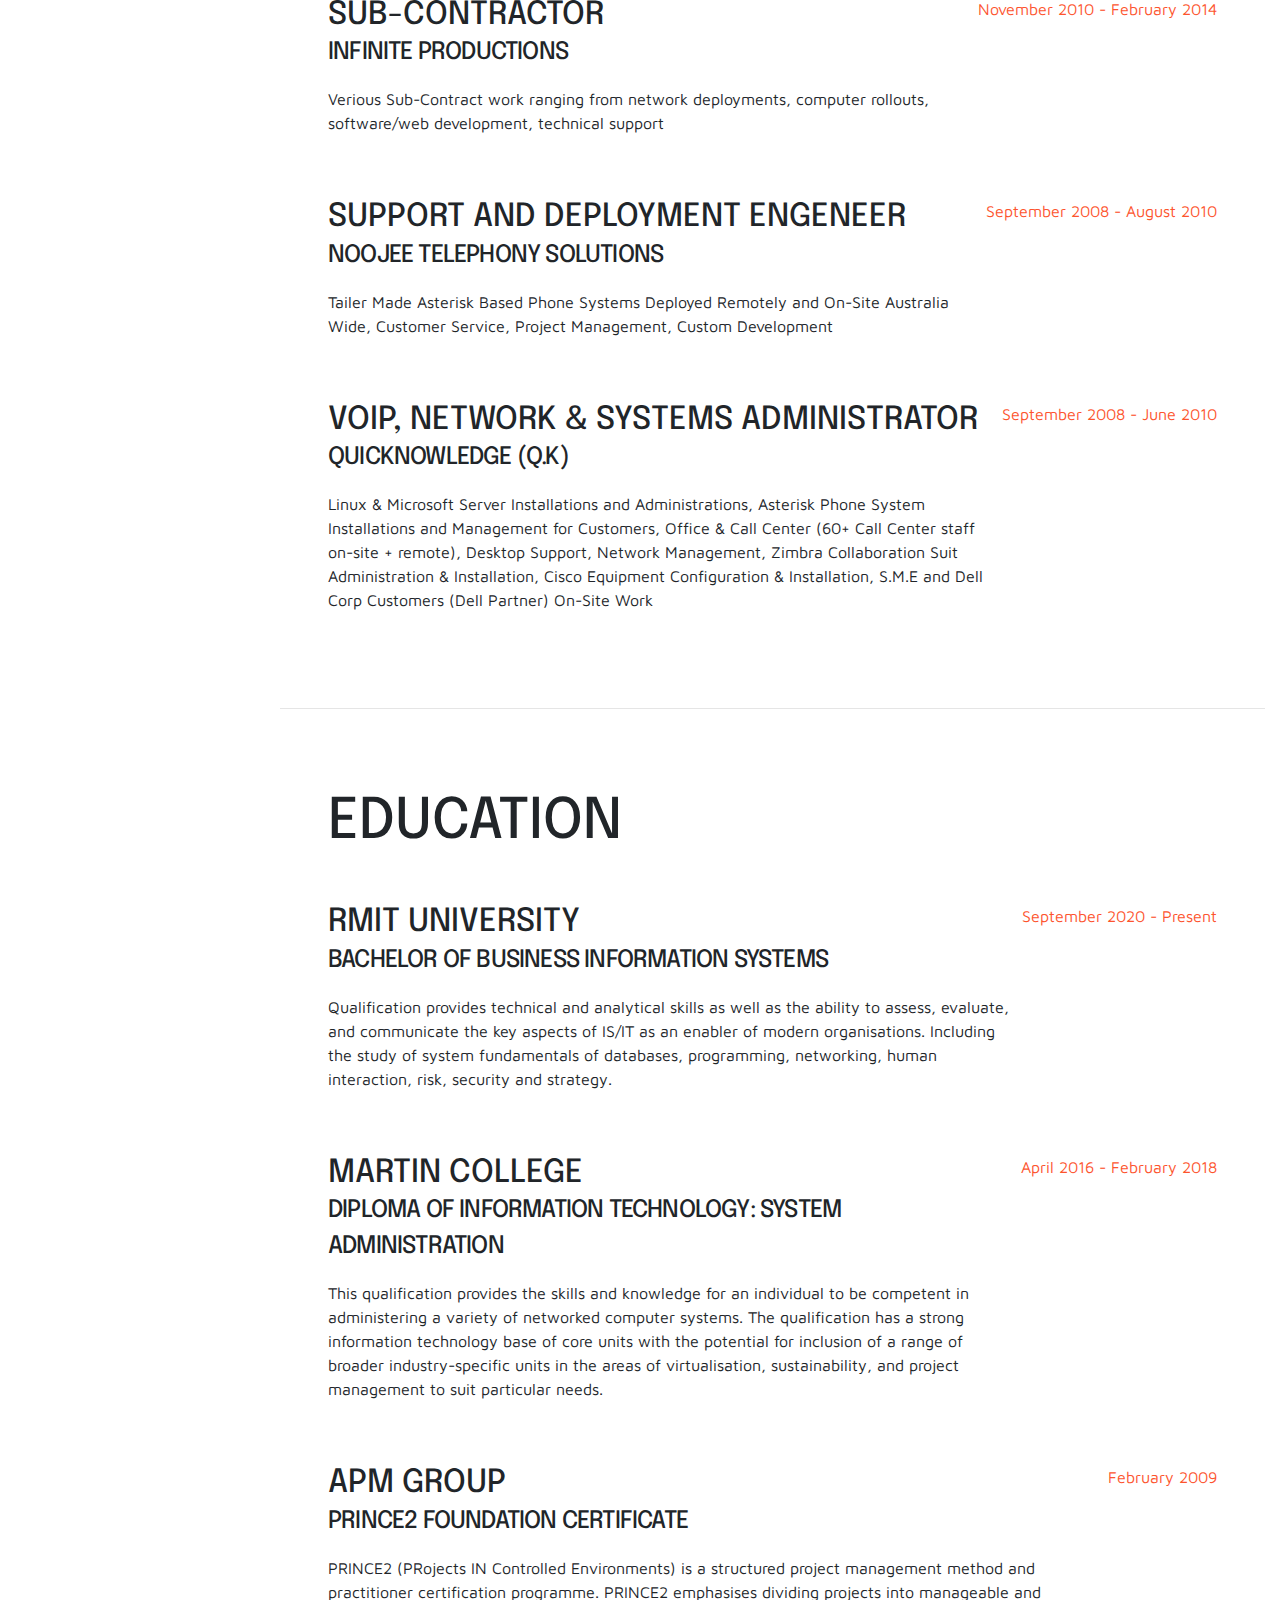
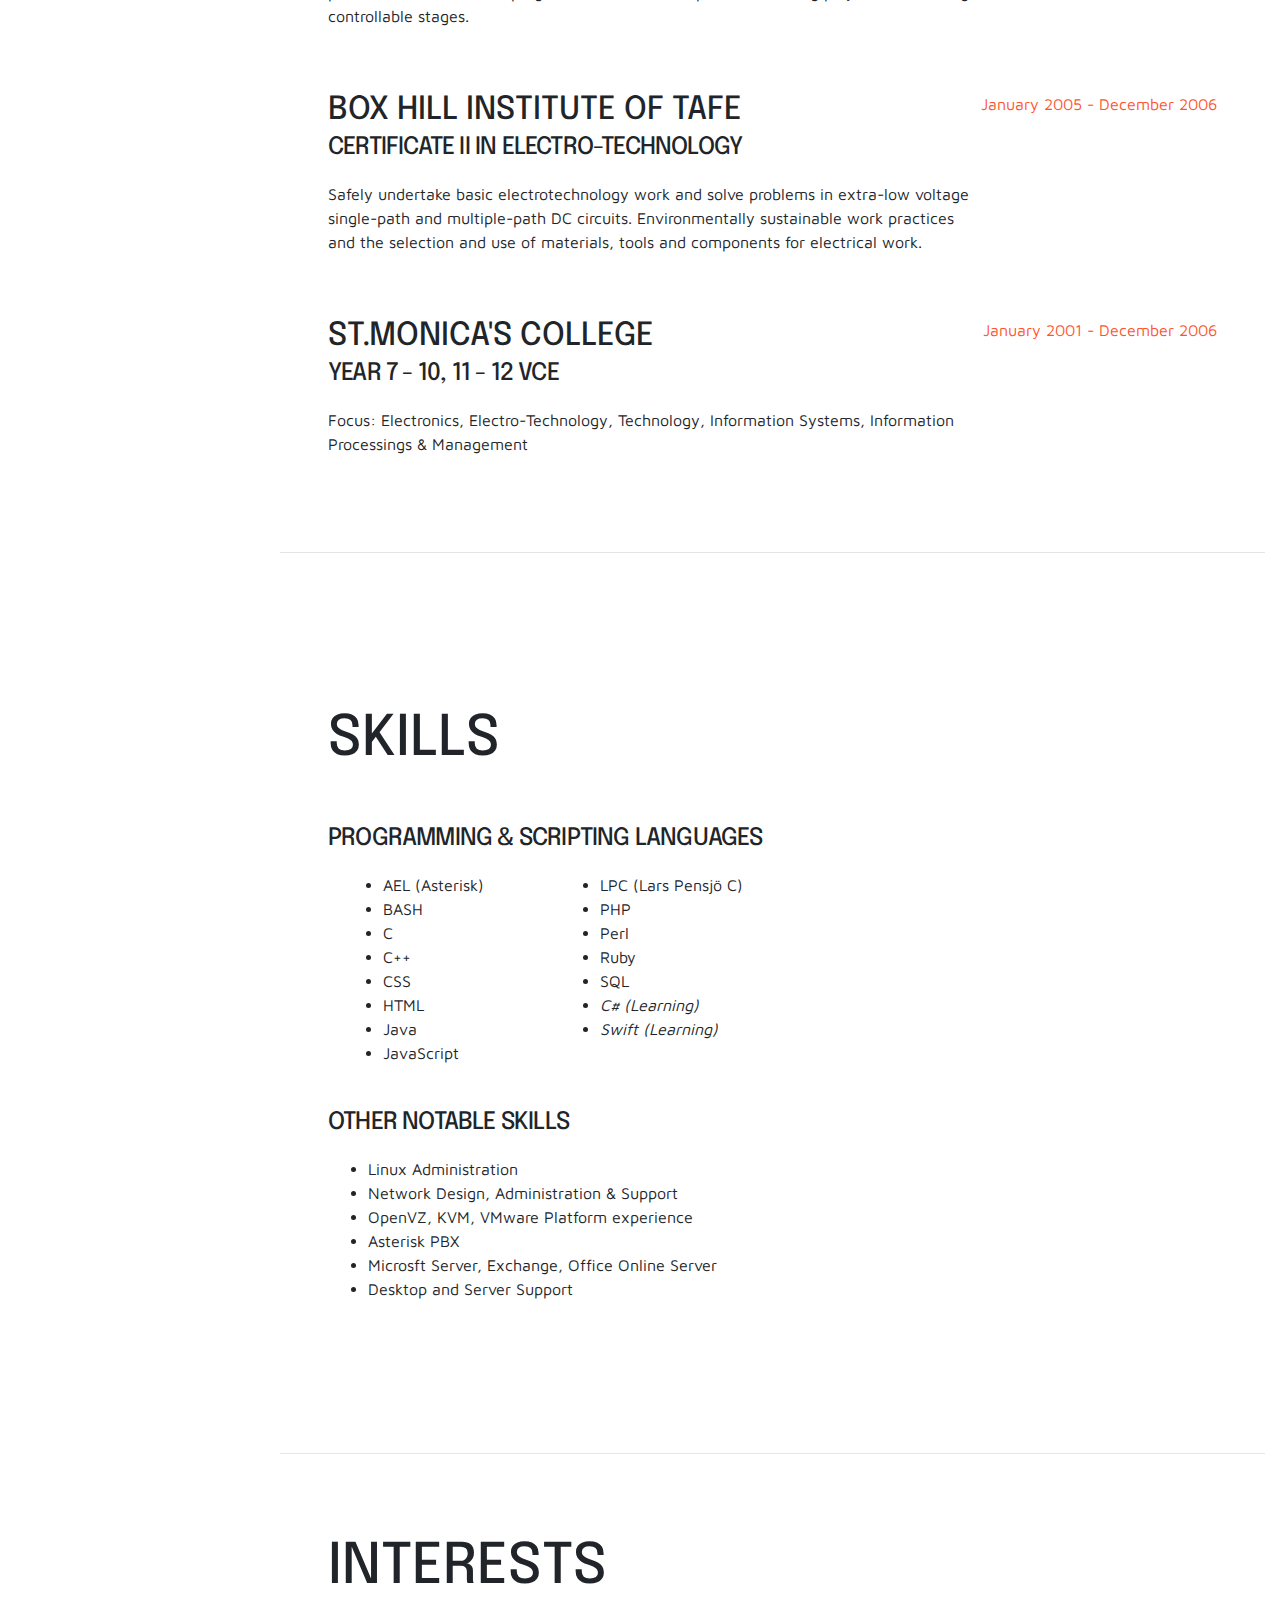
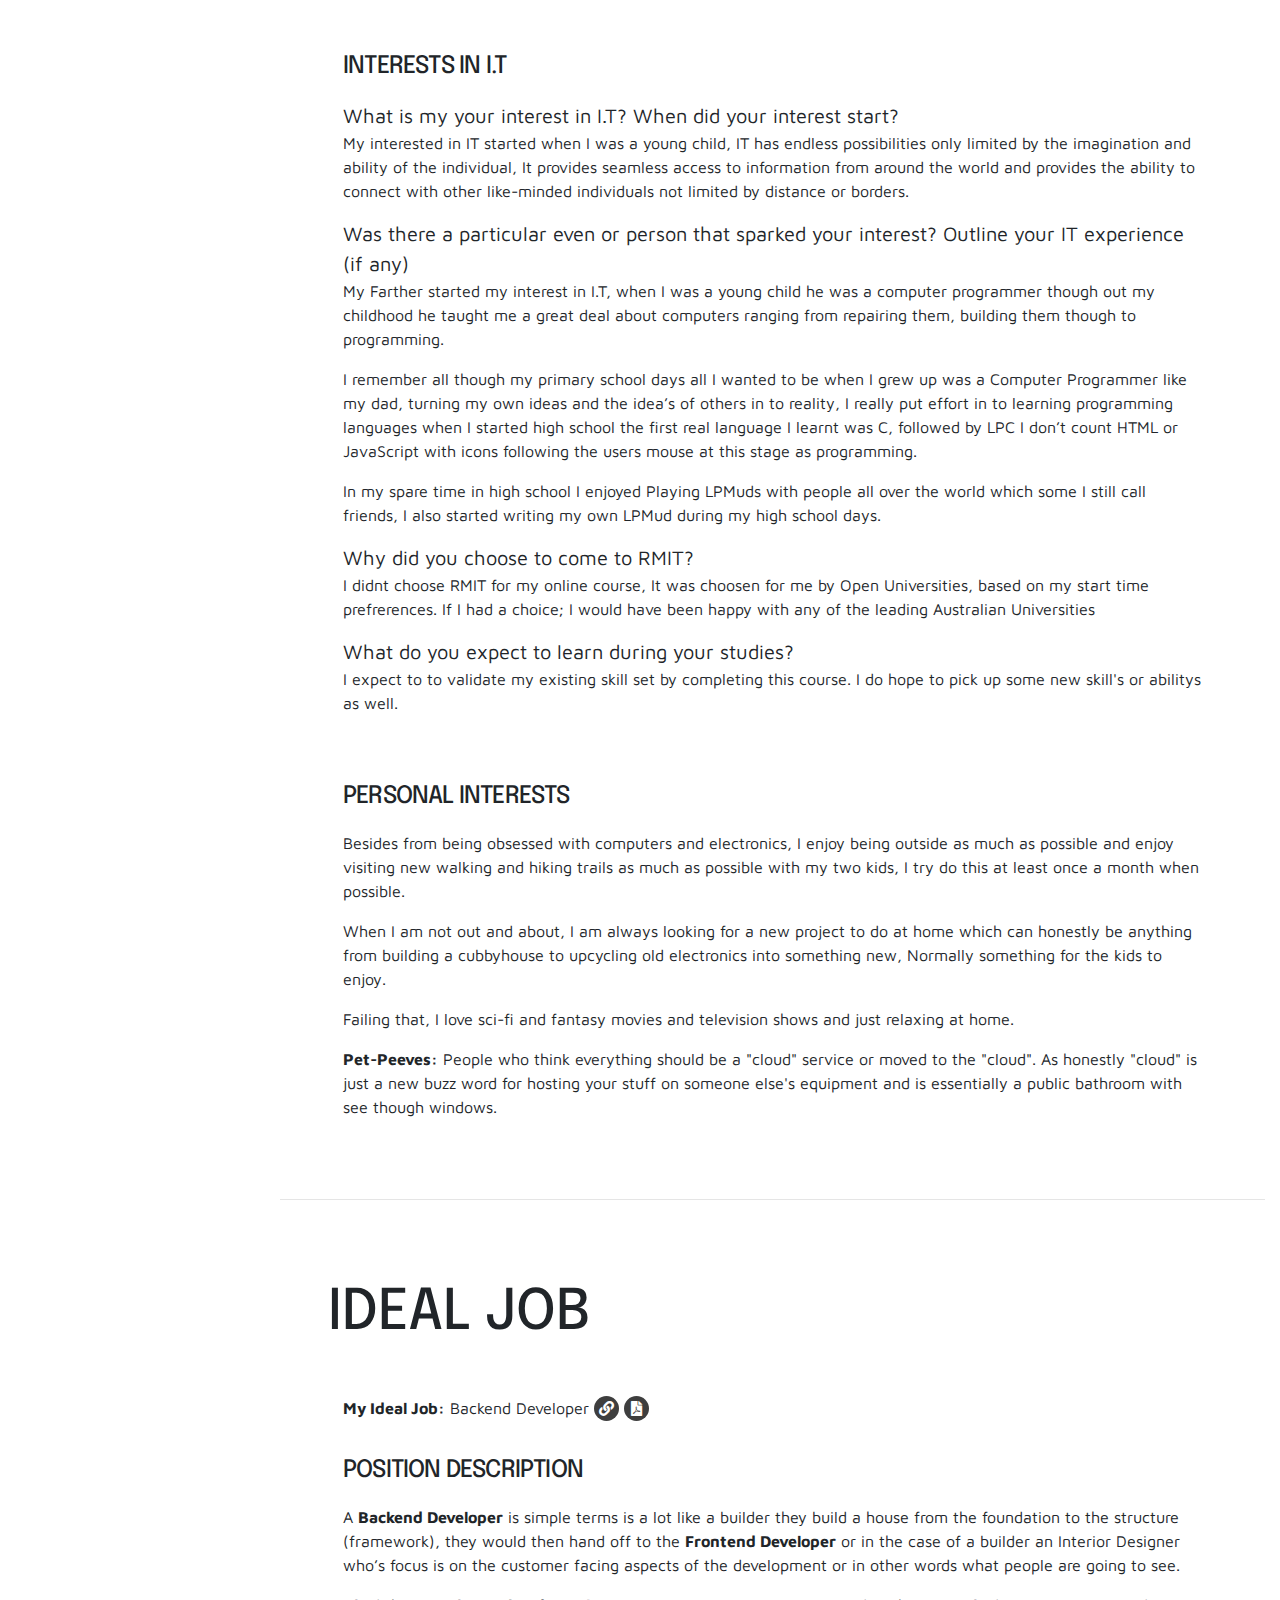
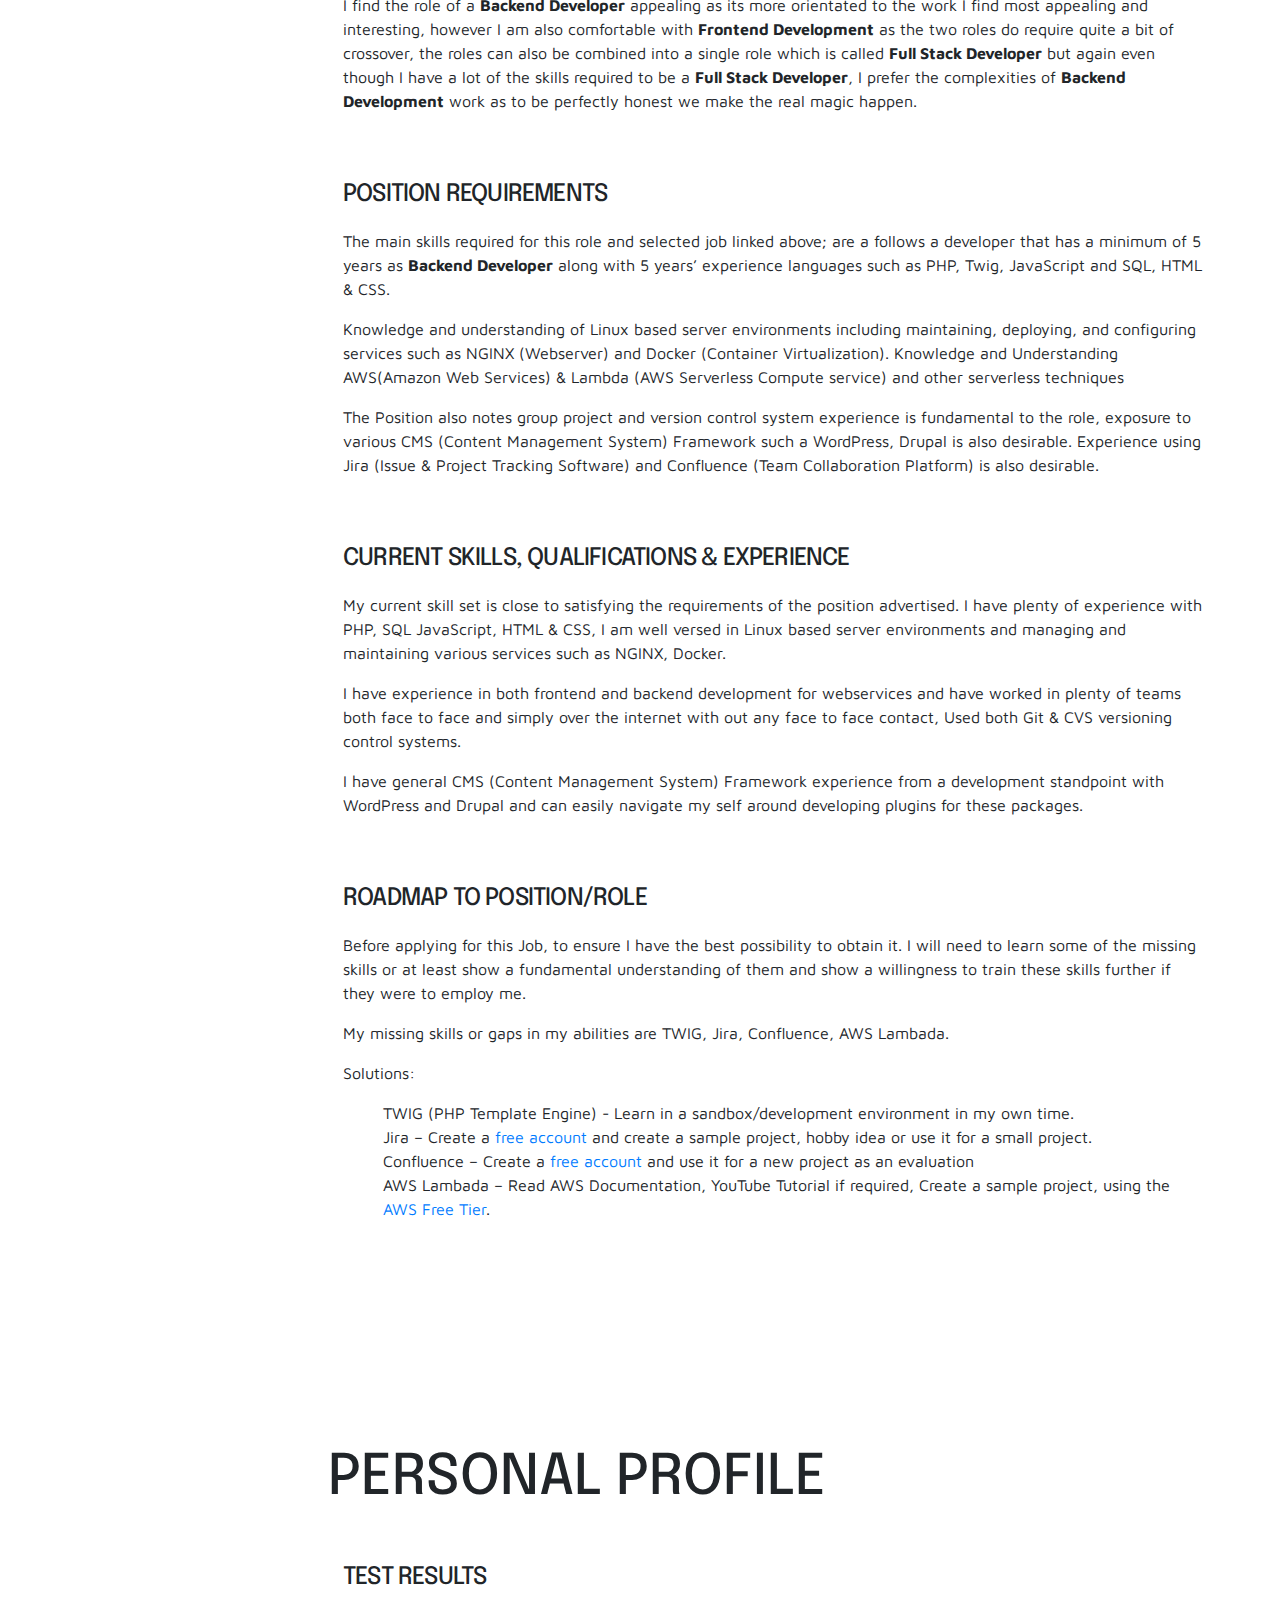
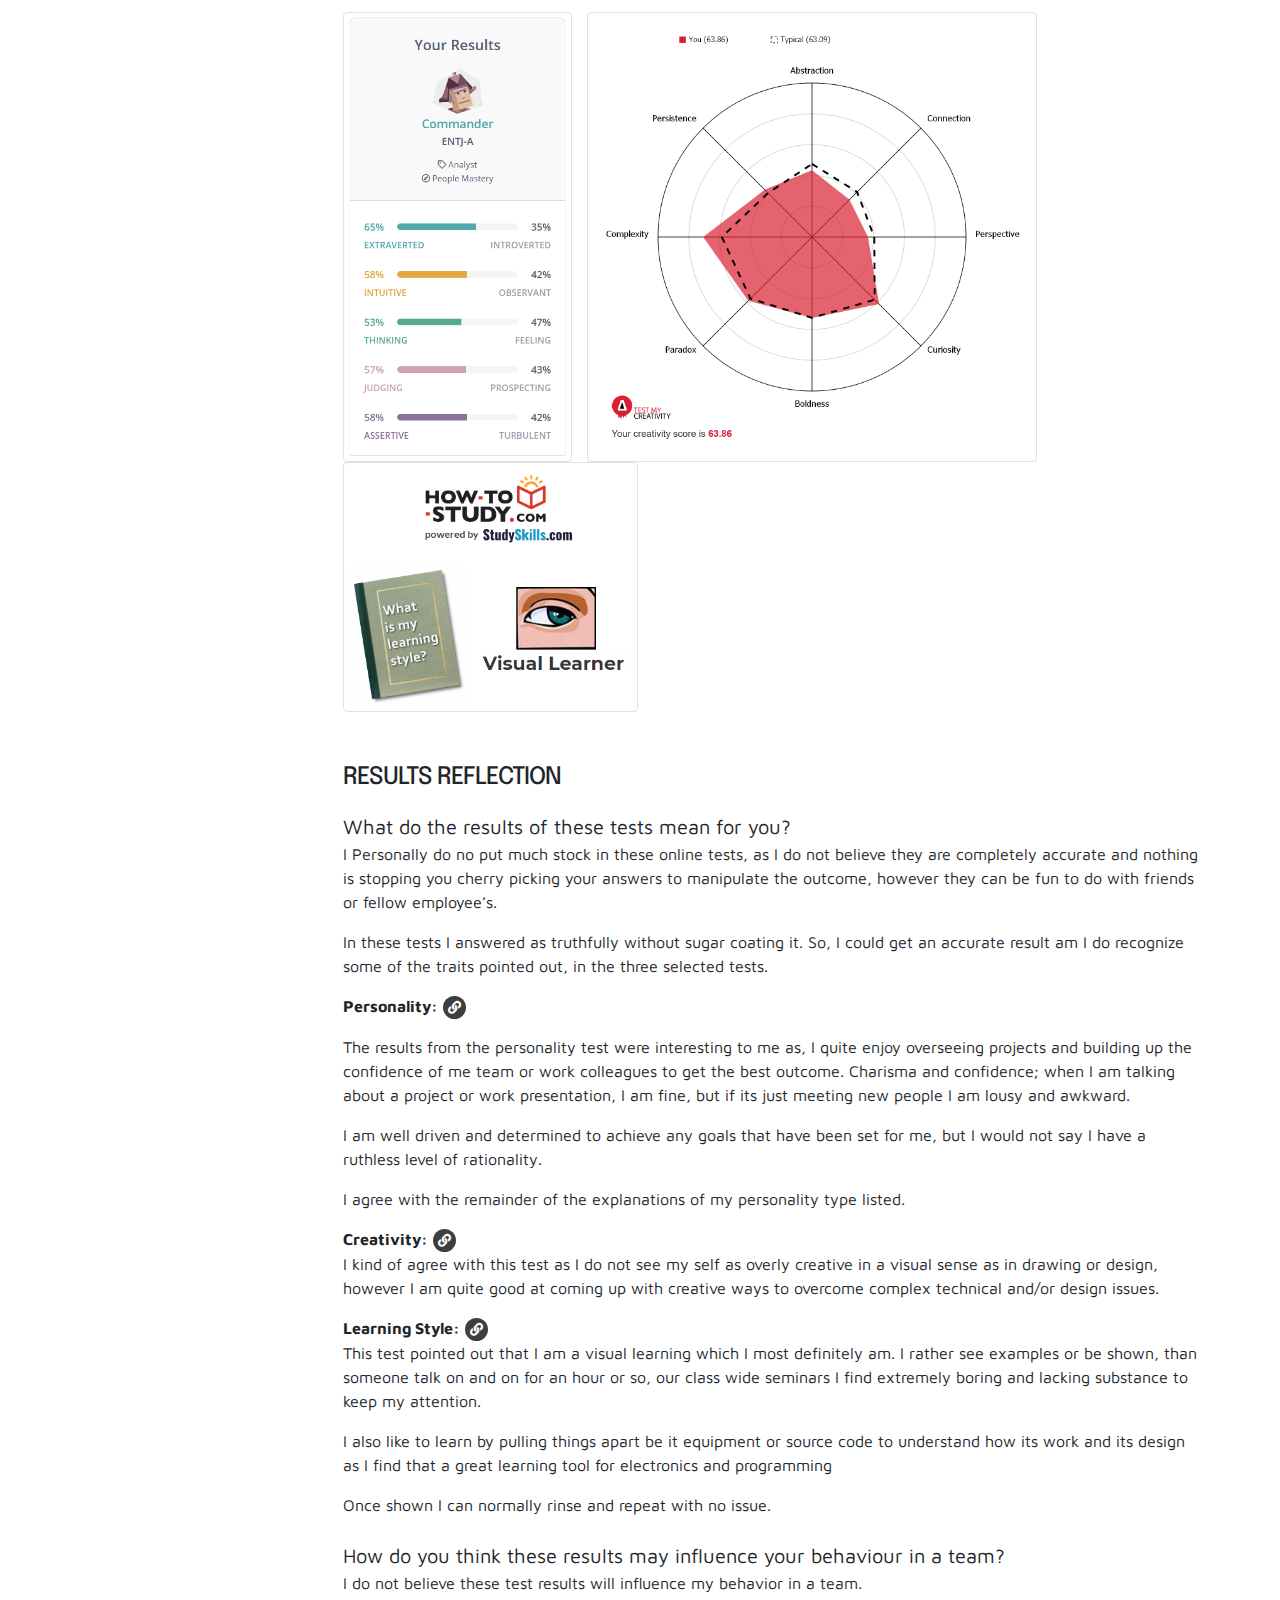
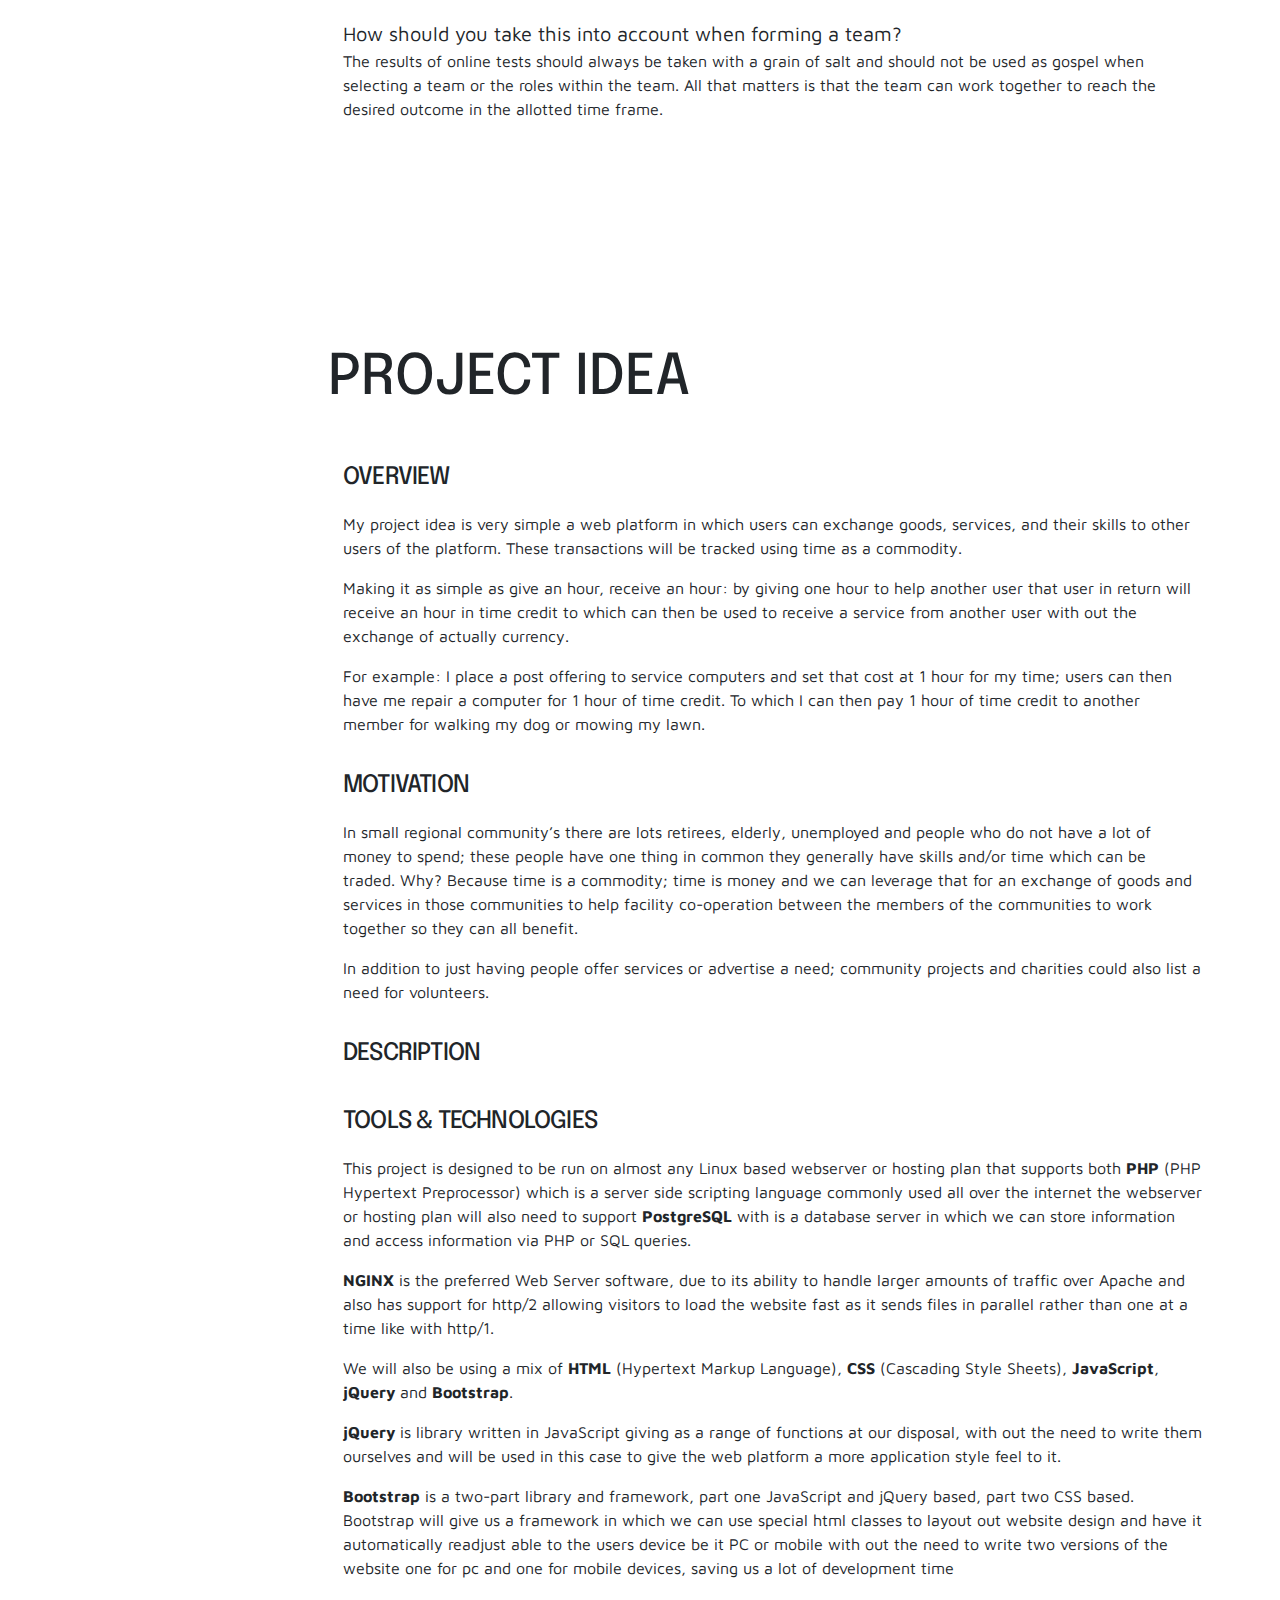
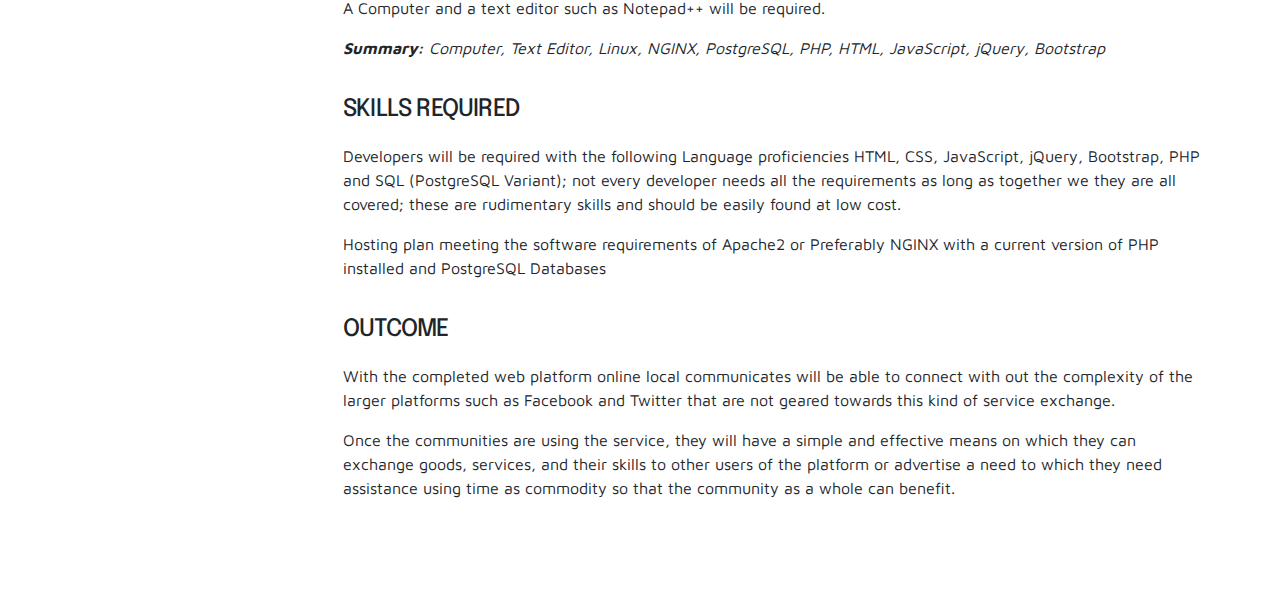
==== commit 102a7ed6: "Update index-dev.html" ====
--- a/index-dev.html
+++ b/index-dev.html
@@ -1,7 +1,7 @@
 <!DOCTYPE html>
 <html lang="en">
     <head>
-        <!-- Adam@TechyData - Last Modified: 10/09/2020 10:53AM GMT+10 -->
+        <!-- Adam@TechyData - Last Modified: 20/09/2020 -->
 		<!-- I doubt anyone will even look here -->
 
         <meta charset="utf-8" />
@@ -441,6 +441,59 @@
 			<section id="awards">
 				<div class="section-content">
 					<h2 class="mb-5">Project Idea</h2>
+						<div class="container">
+							<div class="row">
+								<div class="col mb-3">
+									<div class="subheading mb-3">Overview</div>
+									<p>My project idea is very simple a web platform in which users can exchange goods, services, and their skills to other users of the platform. These transactions will be tracked using time as a commodity.</p>
+									<p>Making it as simple as give an hour, receive an hour: by giving one hour to help another user that user in return will receive an hour in time credit to which can then be used to receive a service from another user with out the exchange of actually currency.</p>
+									<p>For example: I place a post offering to service computers and set that cost at 1 hour for my time; users can then have me repair a computer for 1 hour of time credit. To which I can then pay 1 hour of time credit to another member for walking my dog or mowing my lawn.</p>
+								</div>
+							</div>
+							<div class="row">
+								<div class="col mb-3">
+									<div class="subheading mb-3">Motivation</div>
+									<p>In small regional community’s there are lots retirees, elderly, unemployed and people who do not have a lot of money to spend; these people have one thing in common they generally have skills and/or time which can be traded. Why? Because time is a commodity; 
+									time is money and we can leverage that for an exchange of goods and services in those communities to help facility co-operation between the members of the communities to work together so they can all benefit.</p>
+									<p>In addition to just having people offer services or advertise a need; community projects and charities could also list a need for volunteers.</p>
+								</div>
+							</div>
+							<div class="row">
+								<div class="col mb-3">
+									<div class="subheading mb-3">Description</div>
+									<p></p>
+								</div>
+							</div>
+							<div class="row">
+								<div class="col mb-3">
+									<div class="subheading mb-3">Tools &amp; Technologies</div>
+									<p>This project is designed to be run on almost any Linux based webserver or hosting plan that supports both <strong>PHP</strong> (PHP Hypertext Preprocessor) which is a server side scripting language commonly used all over the internet the webserver or hosting plan will also need to 
+									support <strong>PostgreSQL</strong> with is a database server in which we can store information and access information via PHP or SQL queries.</p>
+									<p><strong>NGINX</strong> is the preferred Web Server software, due to its ability to handle larger amounts of traffic over Apache and also has support for http/2 allowing visitors to load the website fast as it sends files in parallel rather than one at a time like with http/1.</p>
+									<p>We will also be using a mix of <strong>HTML</strong> (Hypertext Markup Language), <strong>CSS</strong> (Cascading Style Sheets), <strong>JavaScript</strong>, <strong>jQuery</strong> and <strong>Bootstrap</strong>.</p>
+									<p><strong>jQuery</strong> is library written in JavaScript giving as a range of functions at our disposal, with out the need to write them ourselves and will be used in this case to give the web platform a more application style feel to it.</p>
+									<p><strong>Bootstrap</strong> is a two-part library and framework, part one JavaScript and jQuery based, part two CSS based. Bootstrap will give us a framework in which we can use special html classes to layout out website design and have it automatically readjust able to the users device be it PC or 
+									mobile with out the need to write two versions of the website one for pc and one for mobile devices, saving us a lot of development time</p>
+									<p>A Computer and a text editor such as Notepad++ will be required.</p>
+									<p><i><strong>Summary:</strong> Computer, Text Editor, Linux, NGINX, PostgreSQL, PHP, HTML, JavaScript, jQuery, Bootstrap</i></p>
+								</div>
+							</div>
+							<div class="row">
+								<div class="col mb-3">
+									<div class="subheading mb-3">Skills Required</div>
+									<p>Developers will be required with the following Language proficiencies HTML, CSS, JavaScript, jQuery, Bootstrap, PHP and SQL (PostgreSQL Variant); not every developer needs all the requirements as long as together we they are all covered; these are rudimentary skills and should be easily found at low cost.</p>
+									<p>Hosting plan meeting the software requirements of Apache2 or Preferably NGINX with a current version of PHP installed and PostgreSQL Databases</p>
+								</div>
+							</div>
+							<div class="row">
+								<div class="col mb-0">
+									<div class="subheading mb-3">Outcome</div>
+									<p>With the completed web platform online local communicates will be able to connect with out the complexity of the larger platforms such as Facebook and Twitter that are not geared towards this kind of service exchange.</p>
+									<p>Once the communities are using the service, they will have a simple and effective means on which they can exchange goods, services, and their skills to other users of the platform or advertise a need to which they need assistance using time as commodity so that the community as a whole can benefit.</p>
+								</div>
+							</div>
+
+						</div>
 				</div>
 			</section>
 			
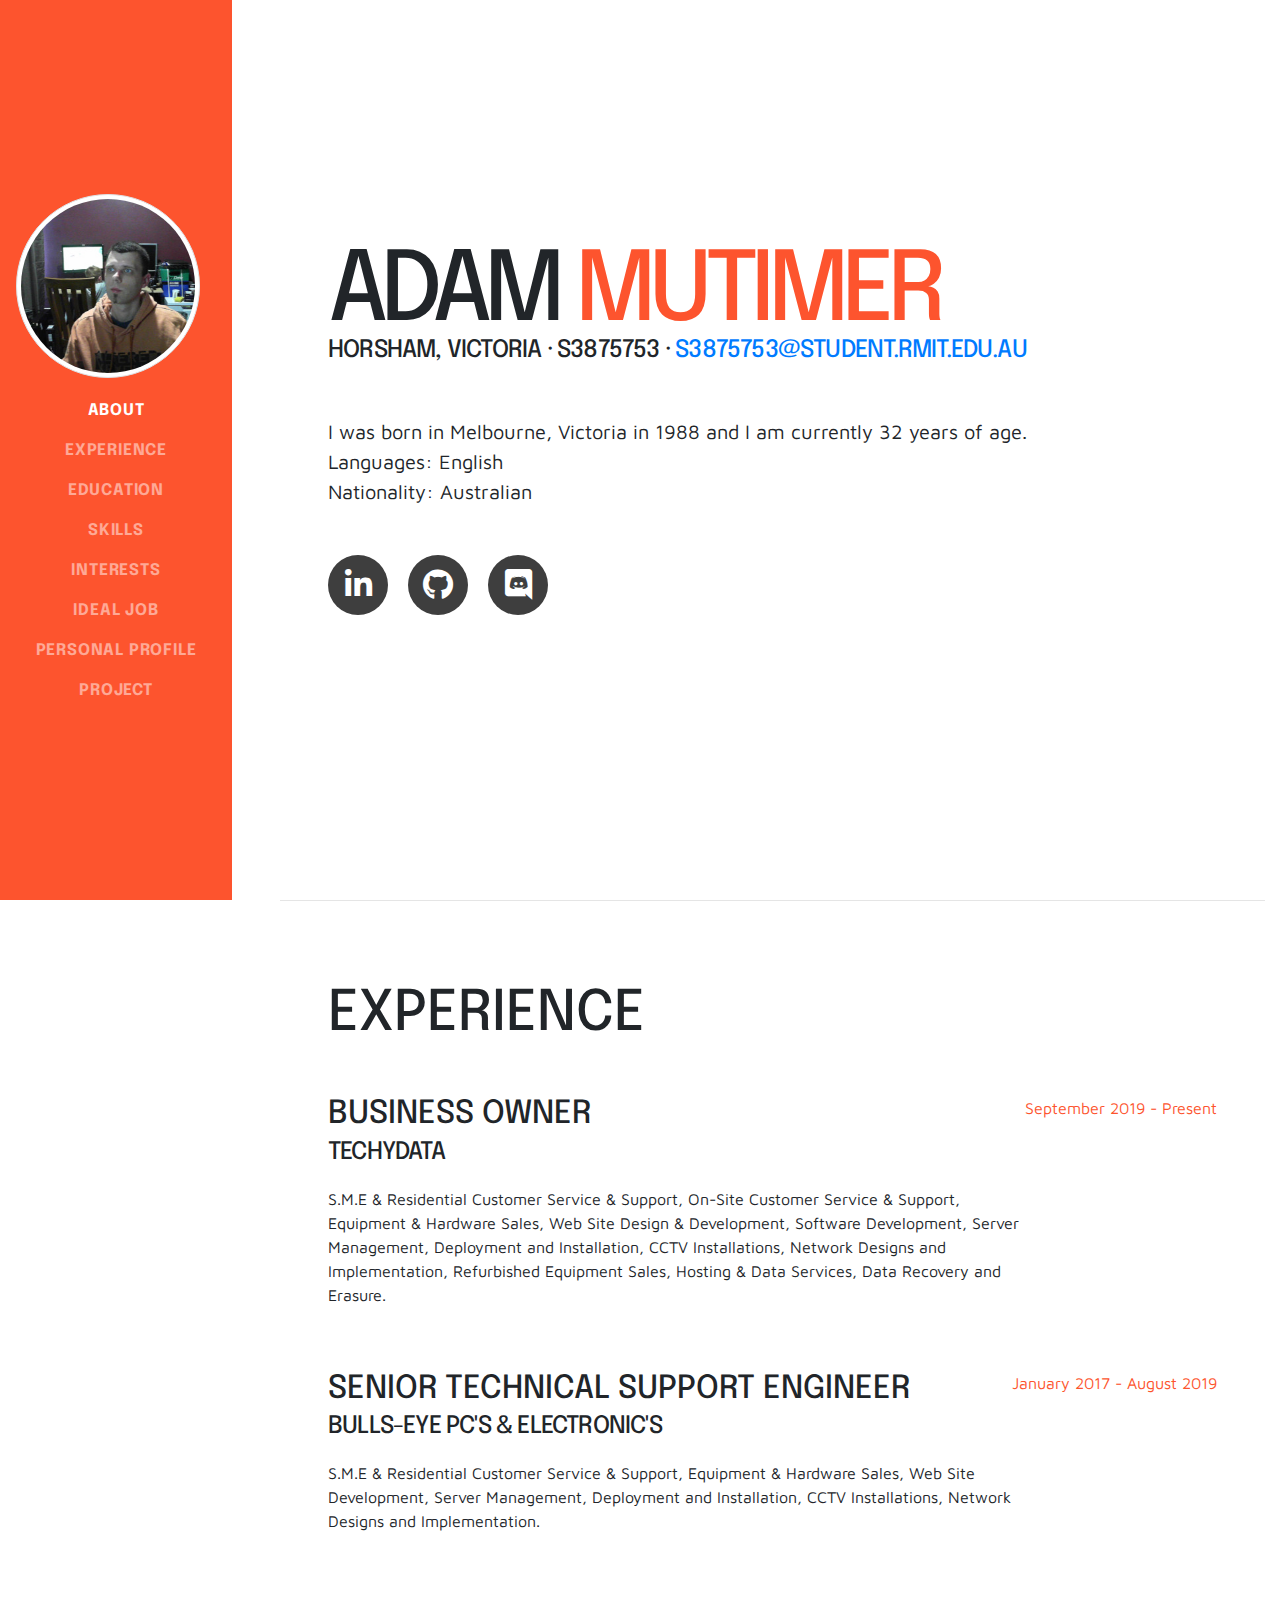
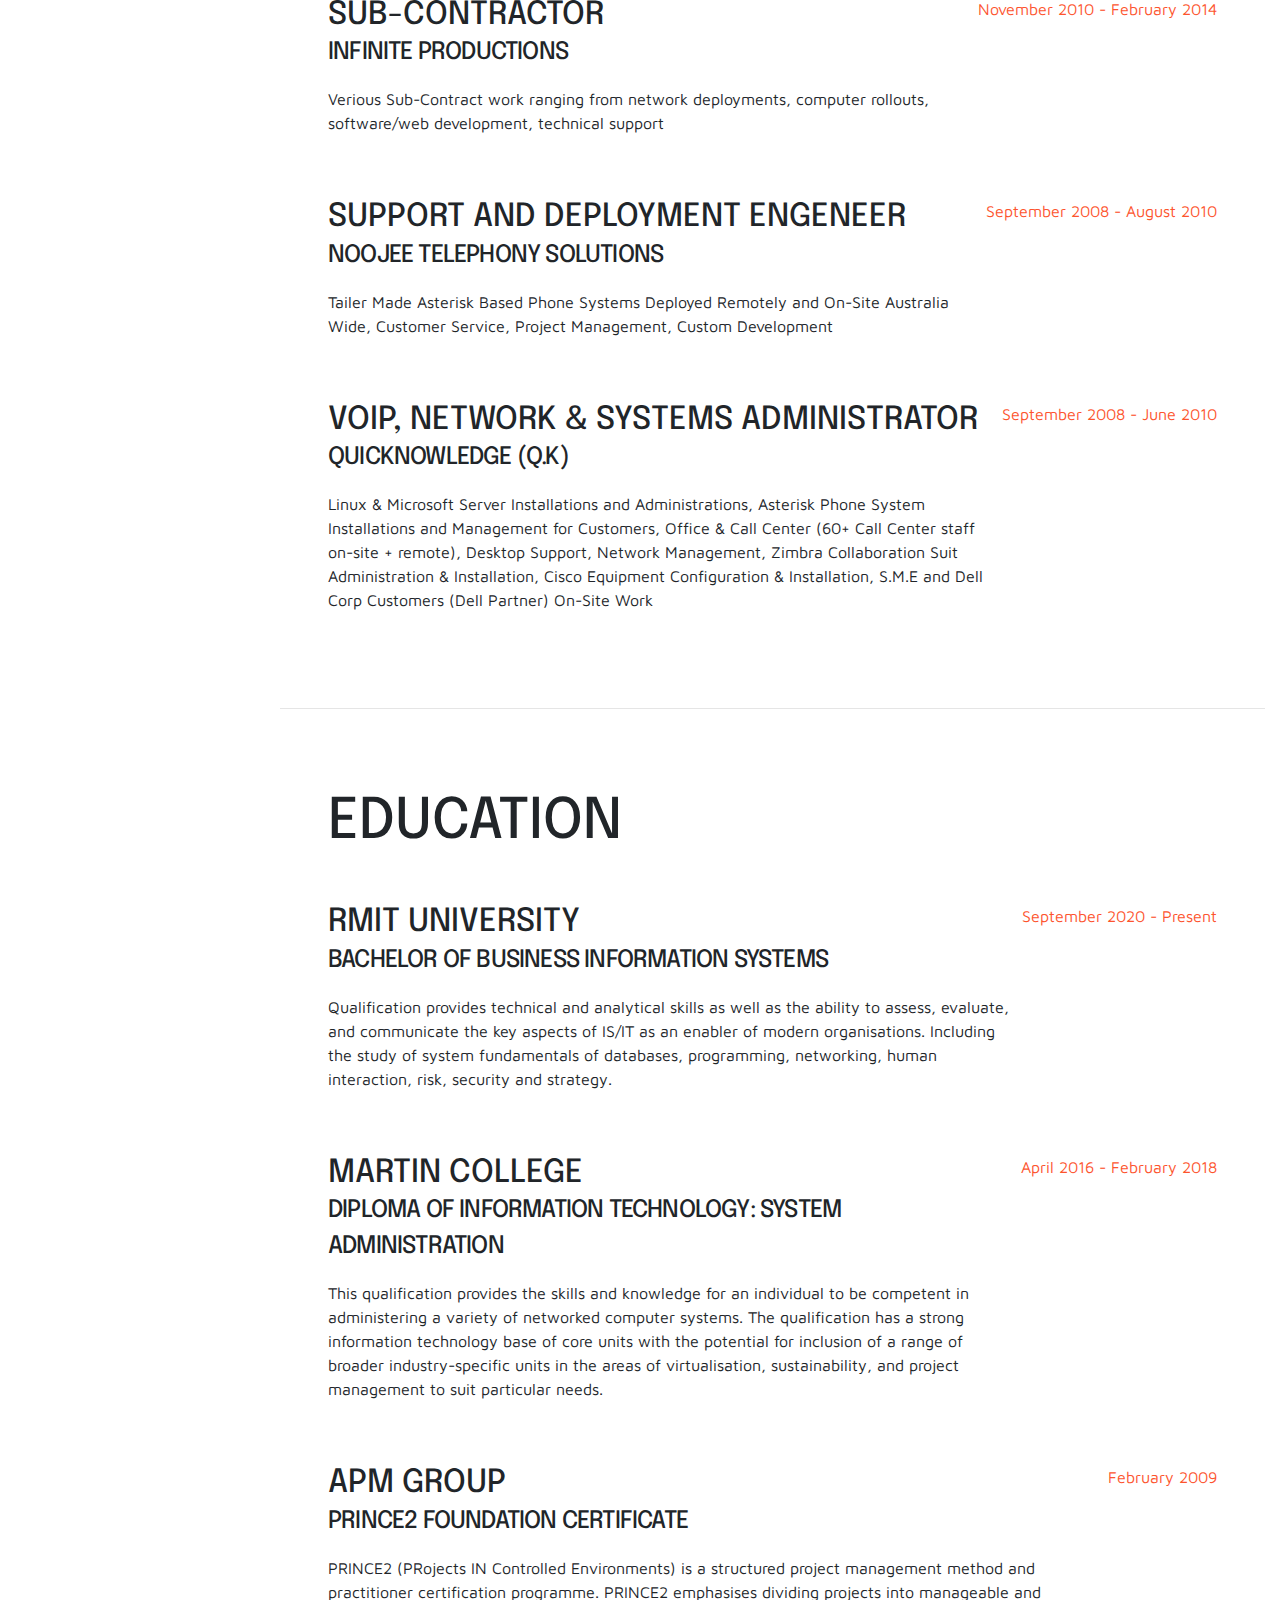
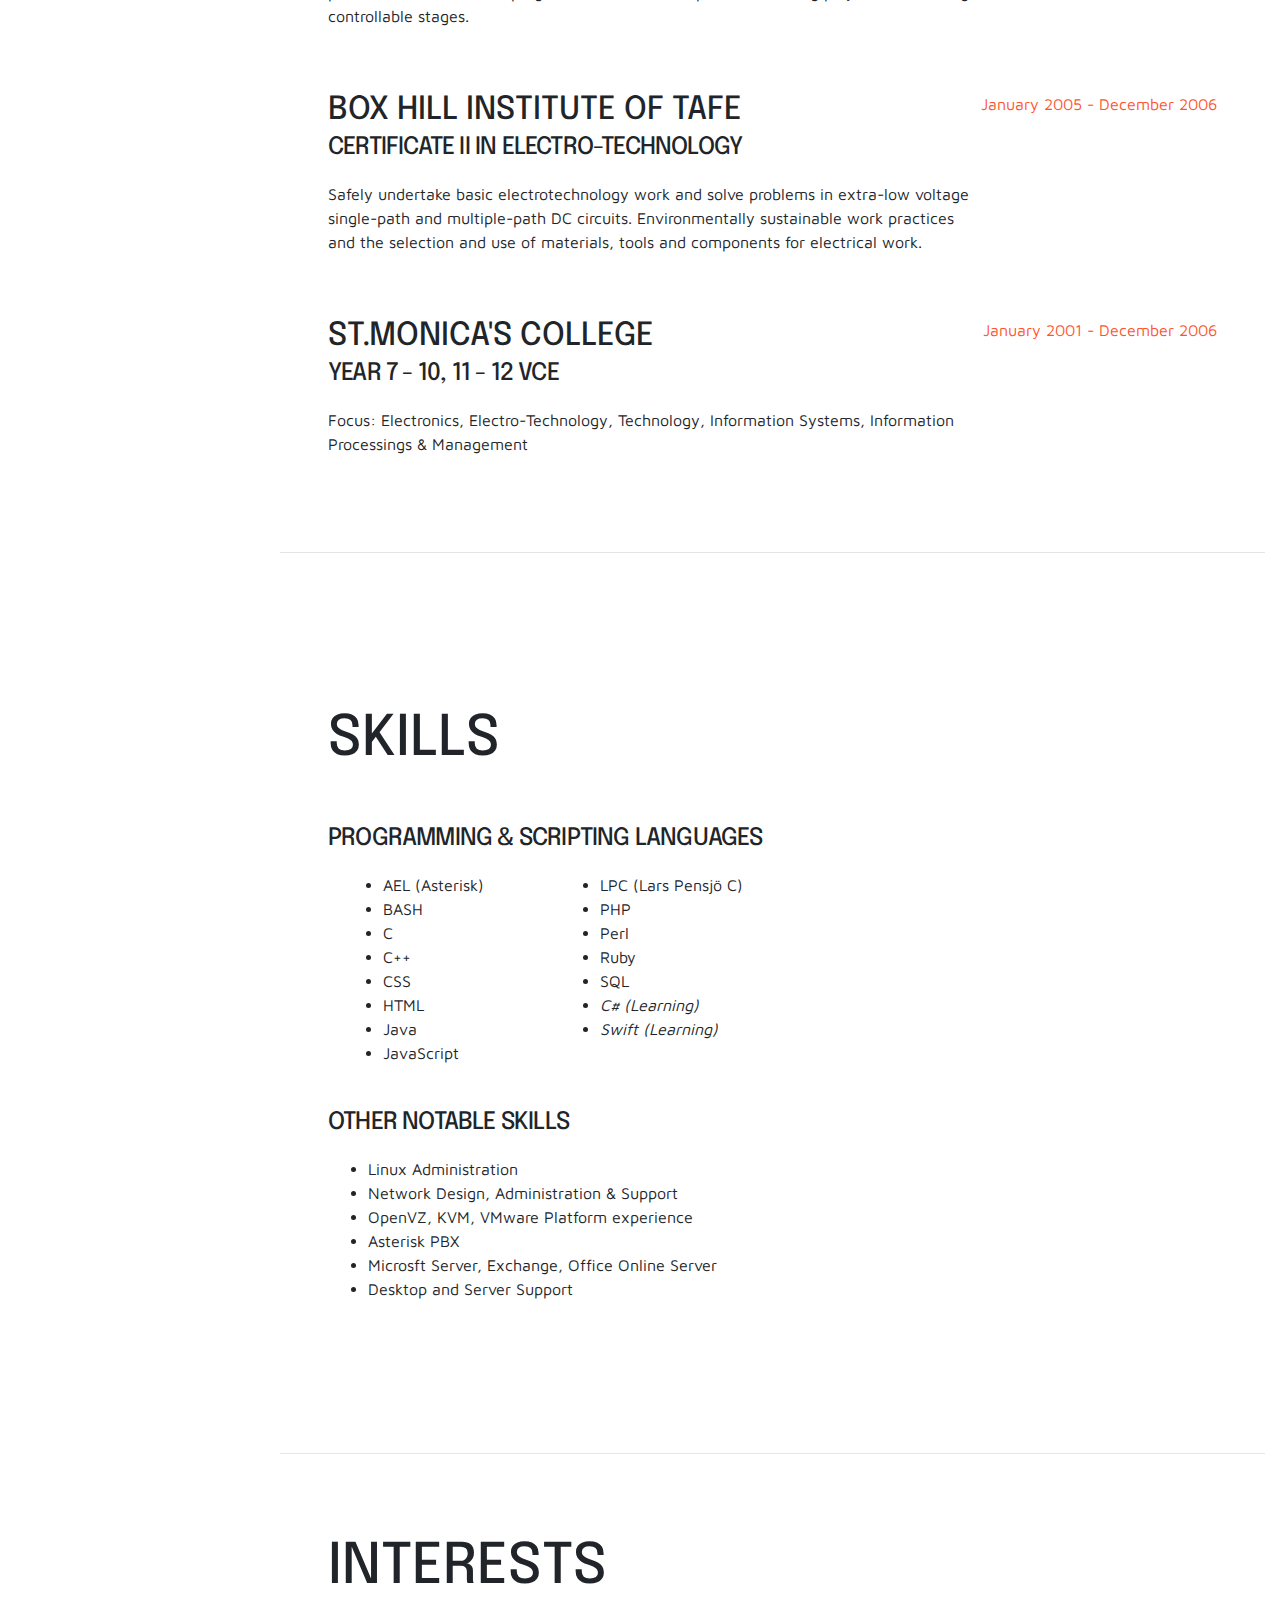
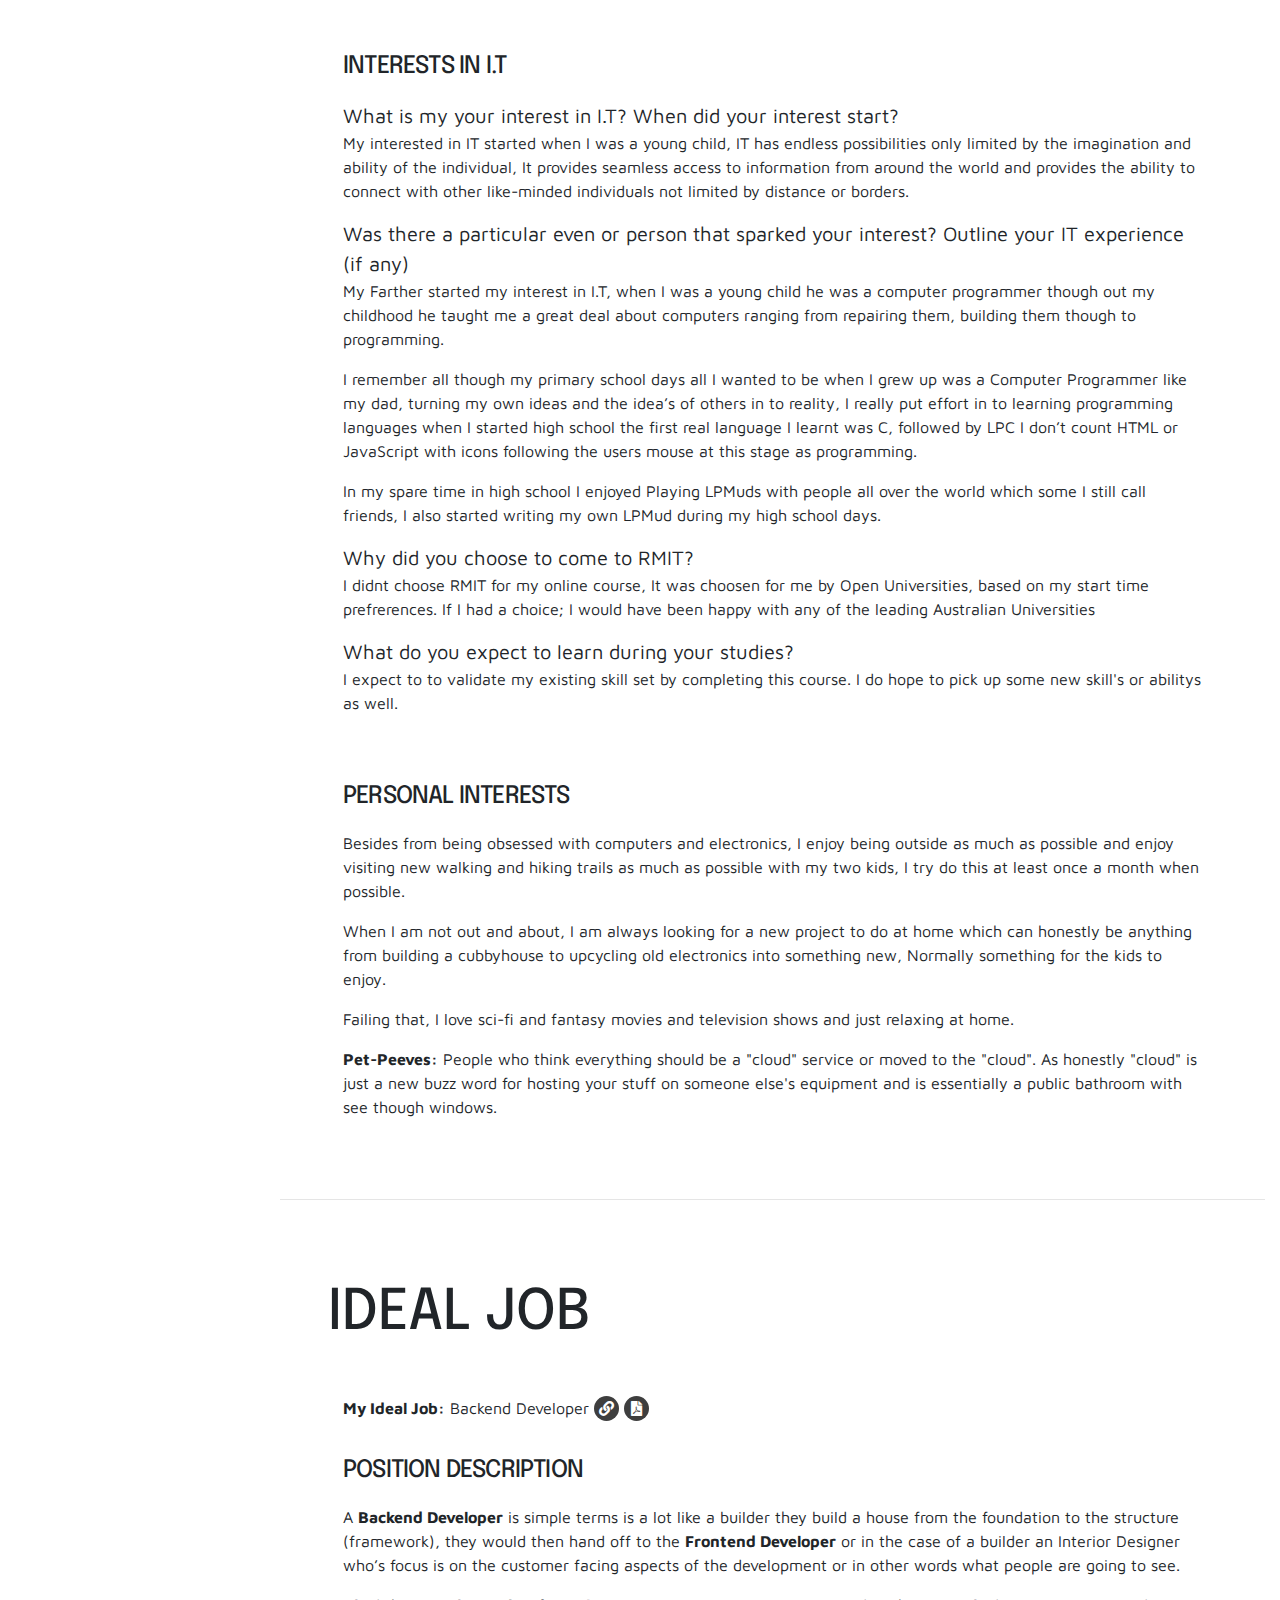
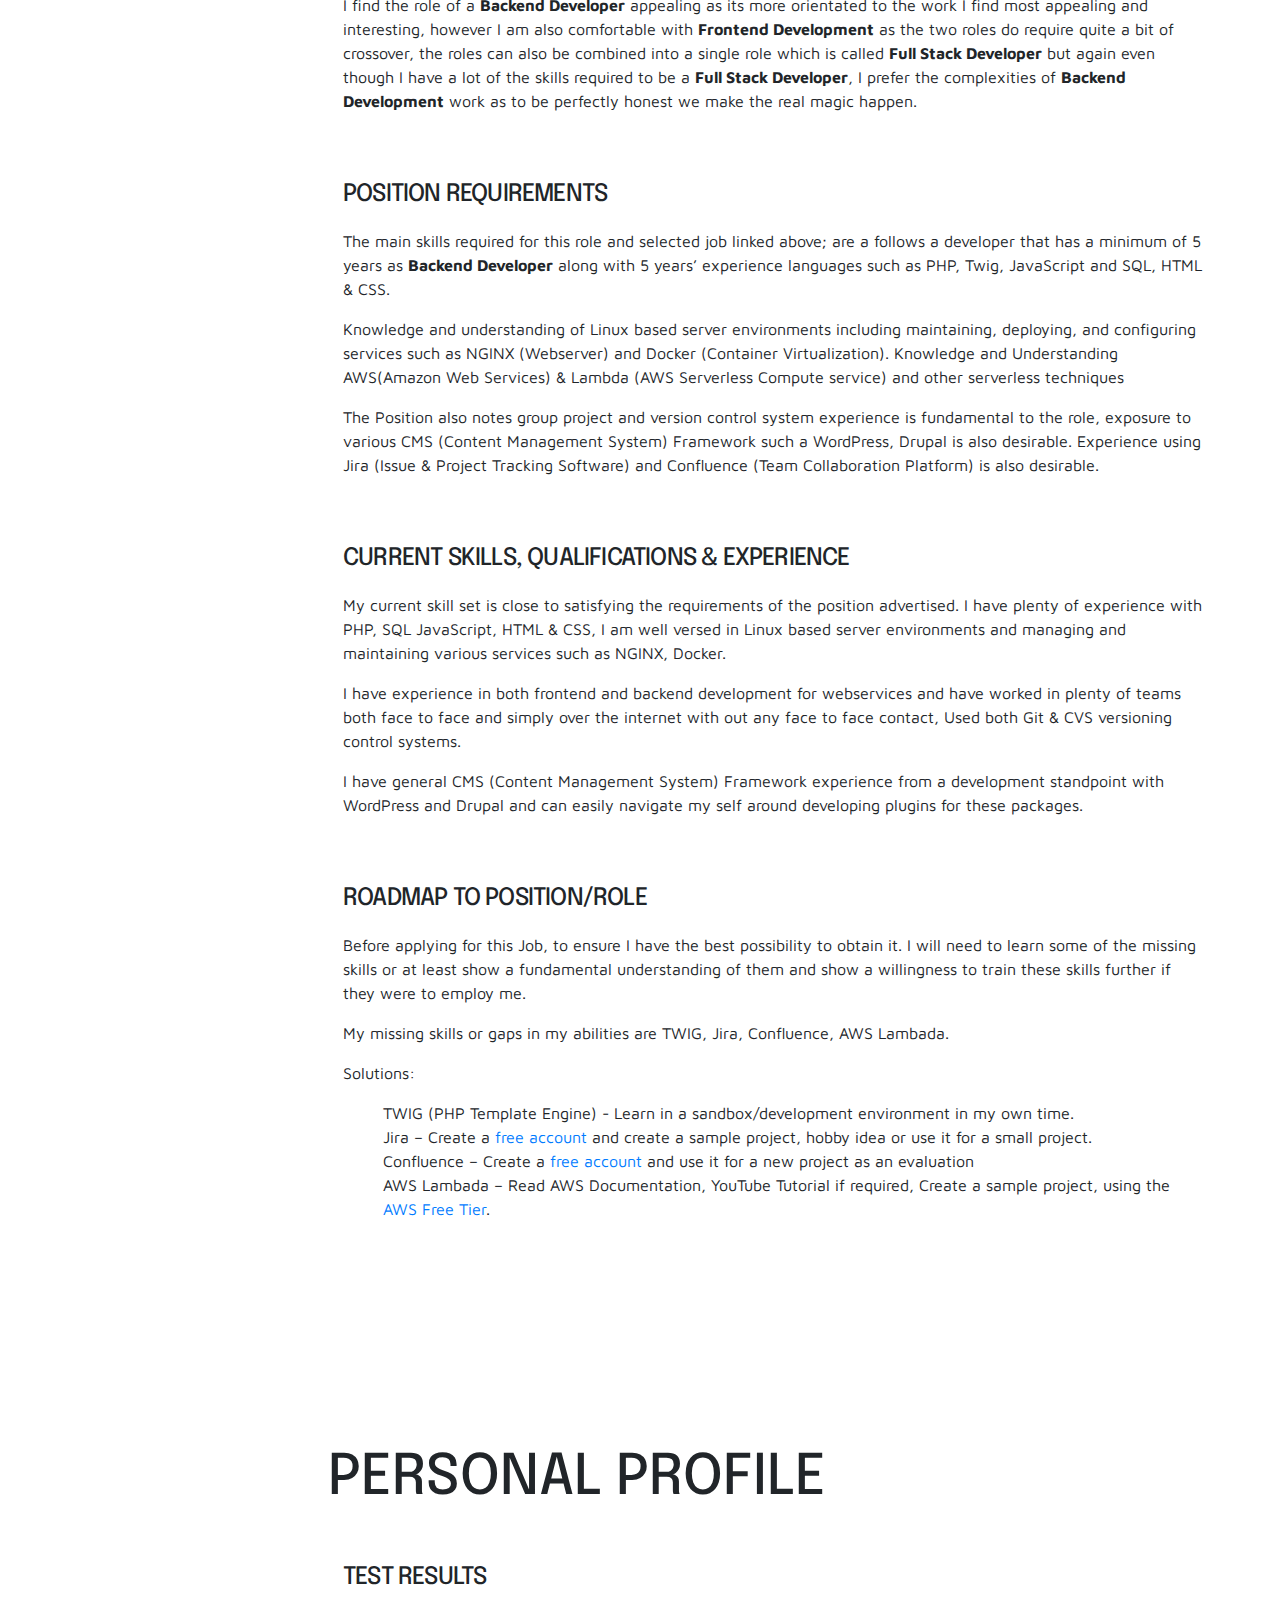
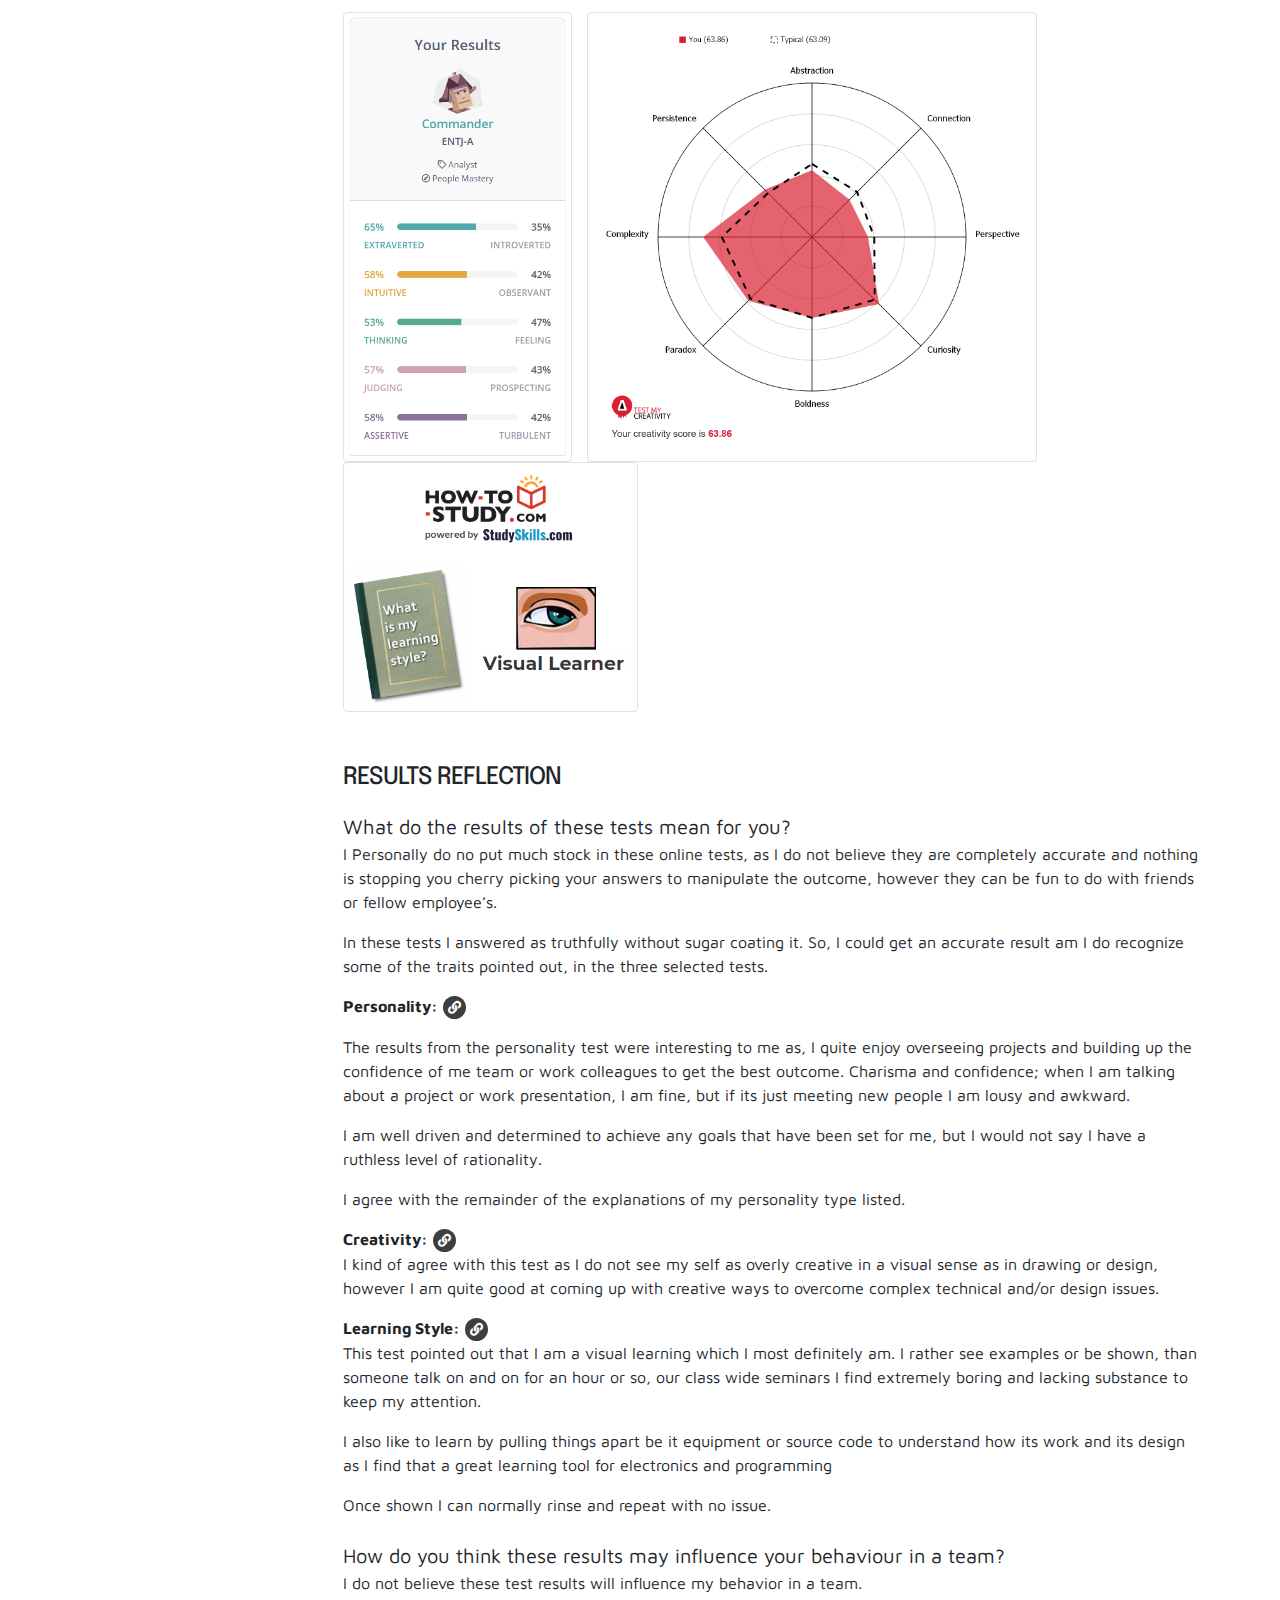
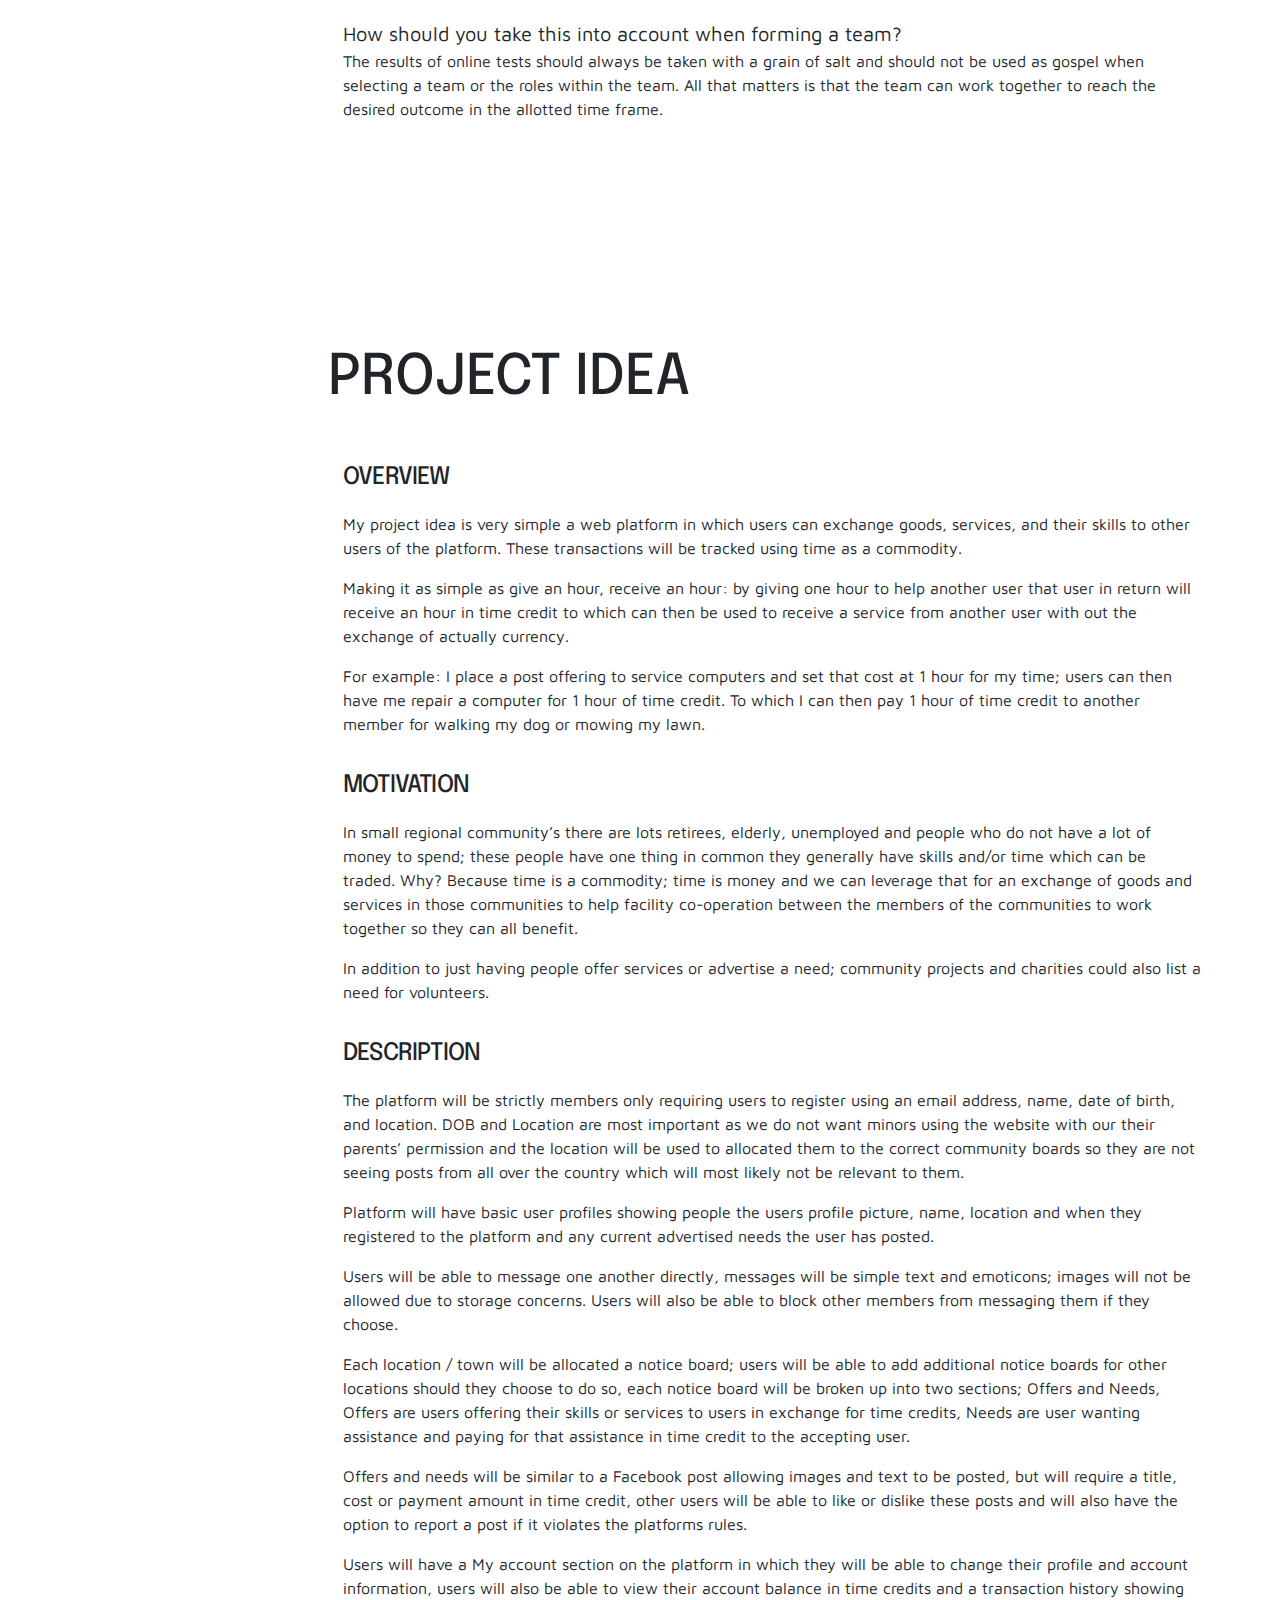
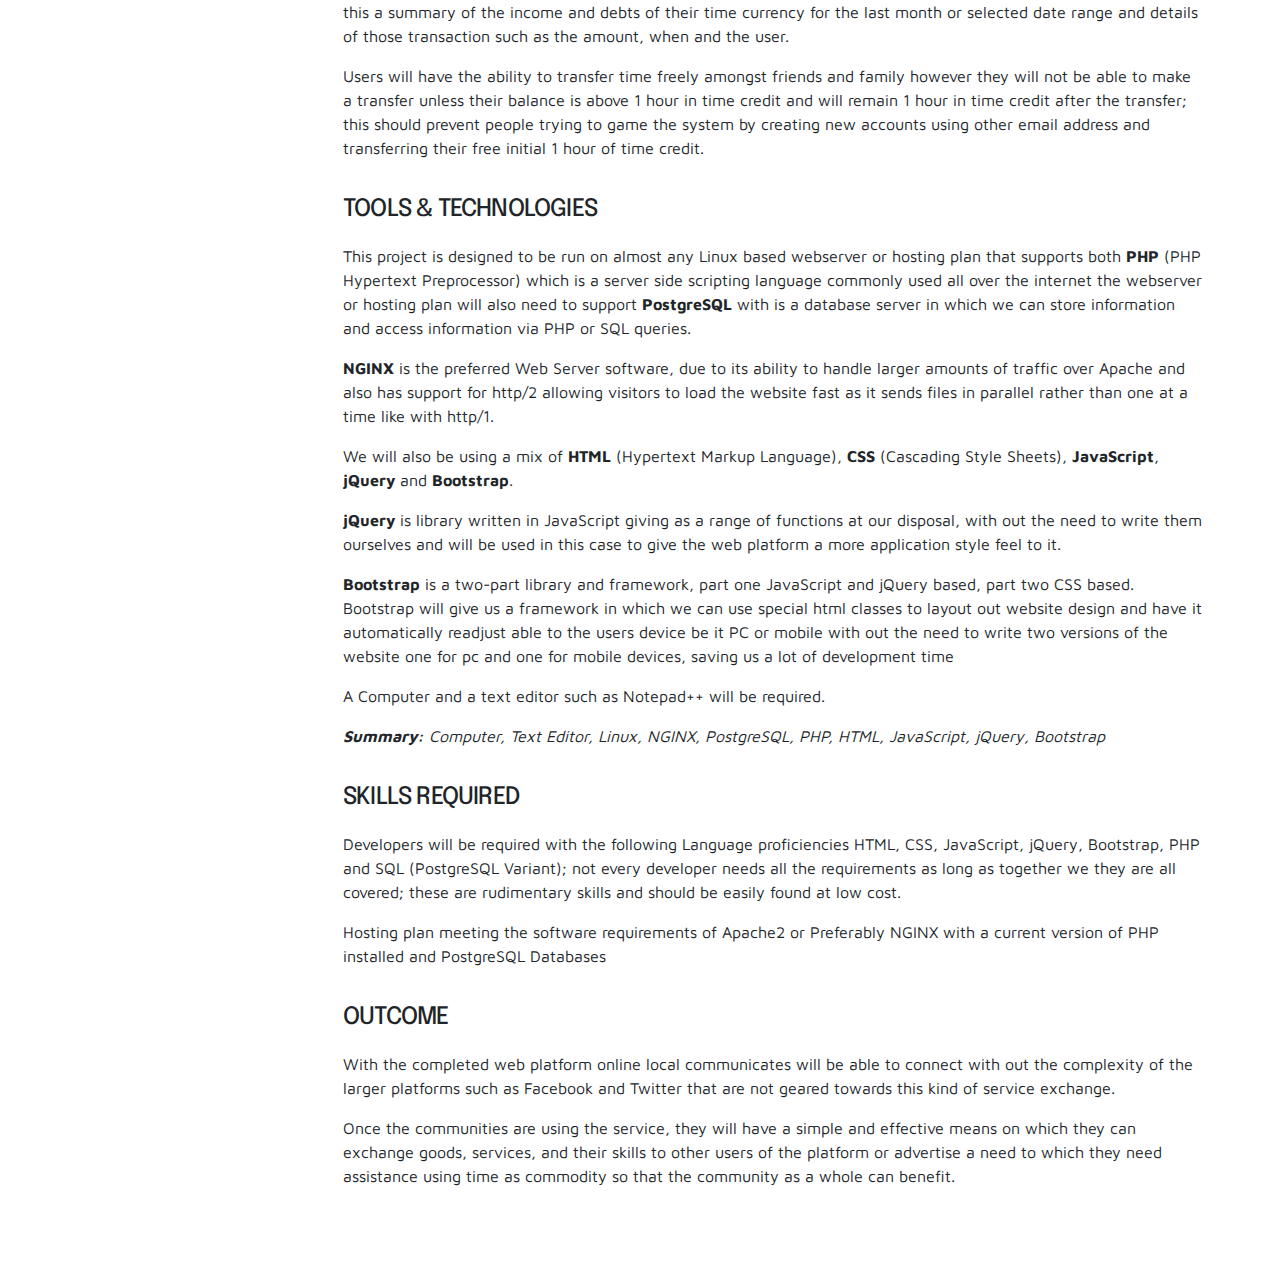
==== commit 511b670a: "Completed "Project"" ====
--- a/index-dev.html
+++ b/index-dev.html
@@ -461,7 +461,17 @@
 							<div class="row">
 								<div class="col mb-3">
 									<div class="subheading mb-3">Description</div>
-									<p></p>
+									<p>The platform will be strictly members only requiring users to register using an email address, name, date of birth, and location. DOB and Location are most important as we do not want minors using the website with our their parents’ permission and the location 
+									will be used to allocated them to the correct community boards so they are not seeing posts from all over the country which will most likely not be relevant to them.</p>
+									<p>Platform will have basic user profiles showing people the users profile picture, name, location and when they registered to the platform and any current advertised needs the user has posted.</p>
+									<p>Users will be able to message one another directly, messages will be simple text and emoticons; images will not be allowed due to storage concerns. Users will also be able to block other members from messaging them if they choose.</p>
+									<p>Each location / town will be allocated a notice board; users will be able to add additional notice boards for other locations should they choose to do so, each notice board will be broken up into two sections; Offers and Needs, Offers are users offering their
+									skills or services to users in exchange for time credits, Needs are user wanting assistance and paying for that assistance in time credit to the accepting user.</p>
+									<p>Offers and needs will be similar to a Facebook post allowing images and text to be posted, but will require a title, cost or payment amount in time credit, other users will be able to like or dislike these posts and will also have the option to report a post if it violates the platforms rules.</p>
+									<p>Users will have a My account section on the platform in which they will be able to change their profile and account information, users will also be able to view their account balance in time credits and a transaction history  showing this a summary of the income and debts of their time currency for 
+									the last month or selected date range and details of those transaction such as the amount, when and the user.</p>
+									<p>Users will have the ability to transfer time freely amongst friends and family however they will not be able to make a transfer unless their balance is above 1 hour in time credit and will remain 1 hour in time credit after the transfer; this should prevent people trying to game the system by creating 
+									new accounts using other email address and transferring their free initial 1 hour of time credit.</p>
 								</div>
 							</div>
 							<div class="row">
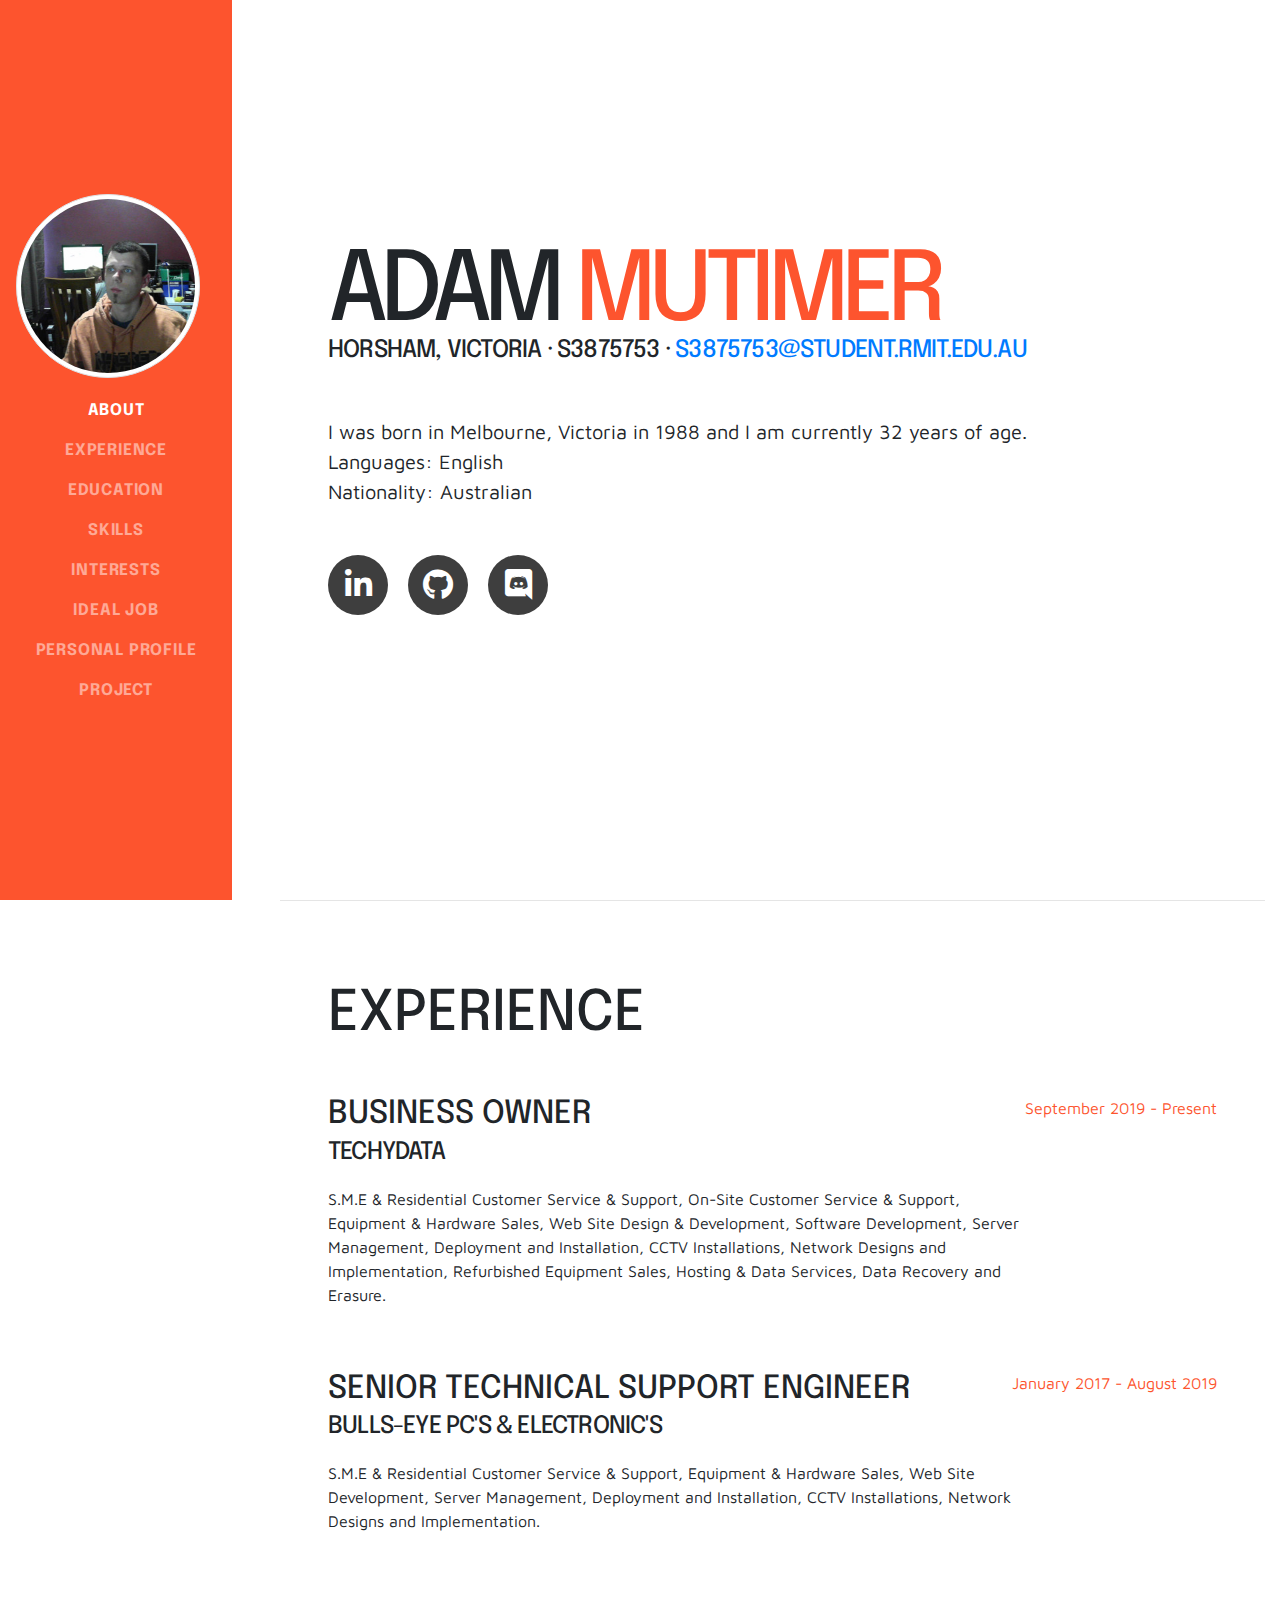
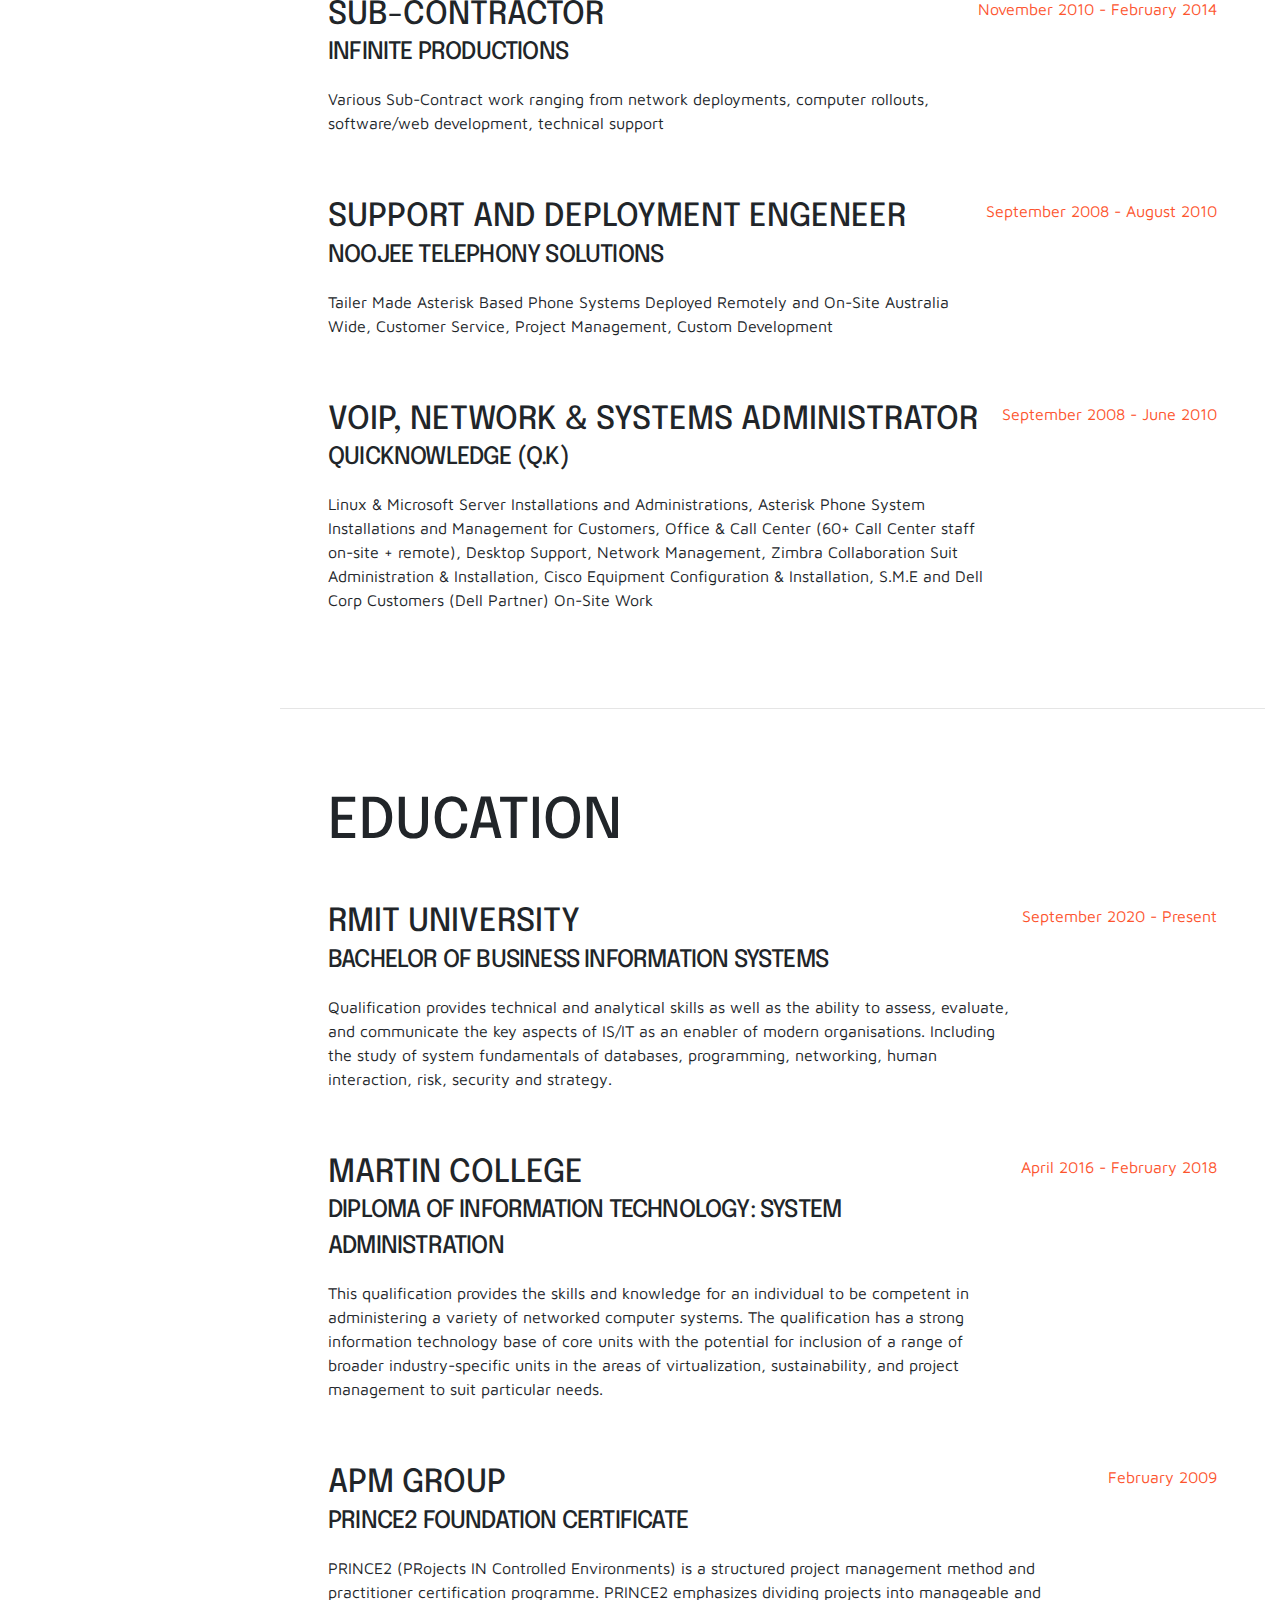
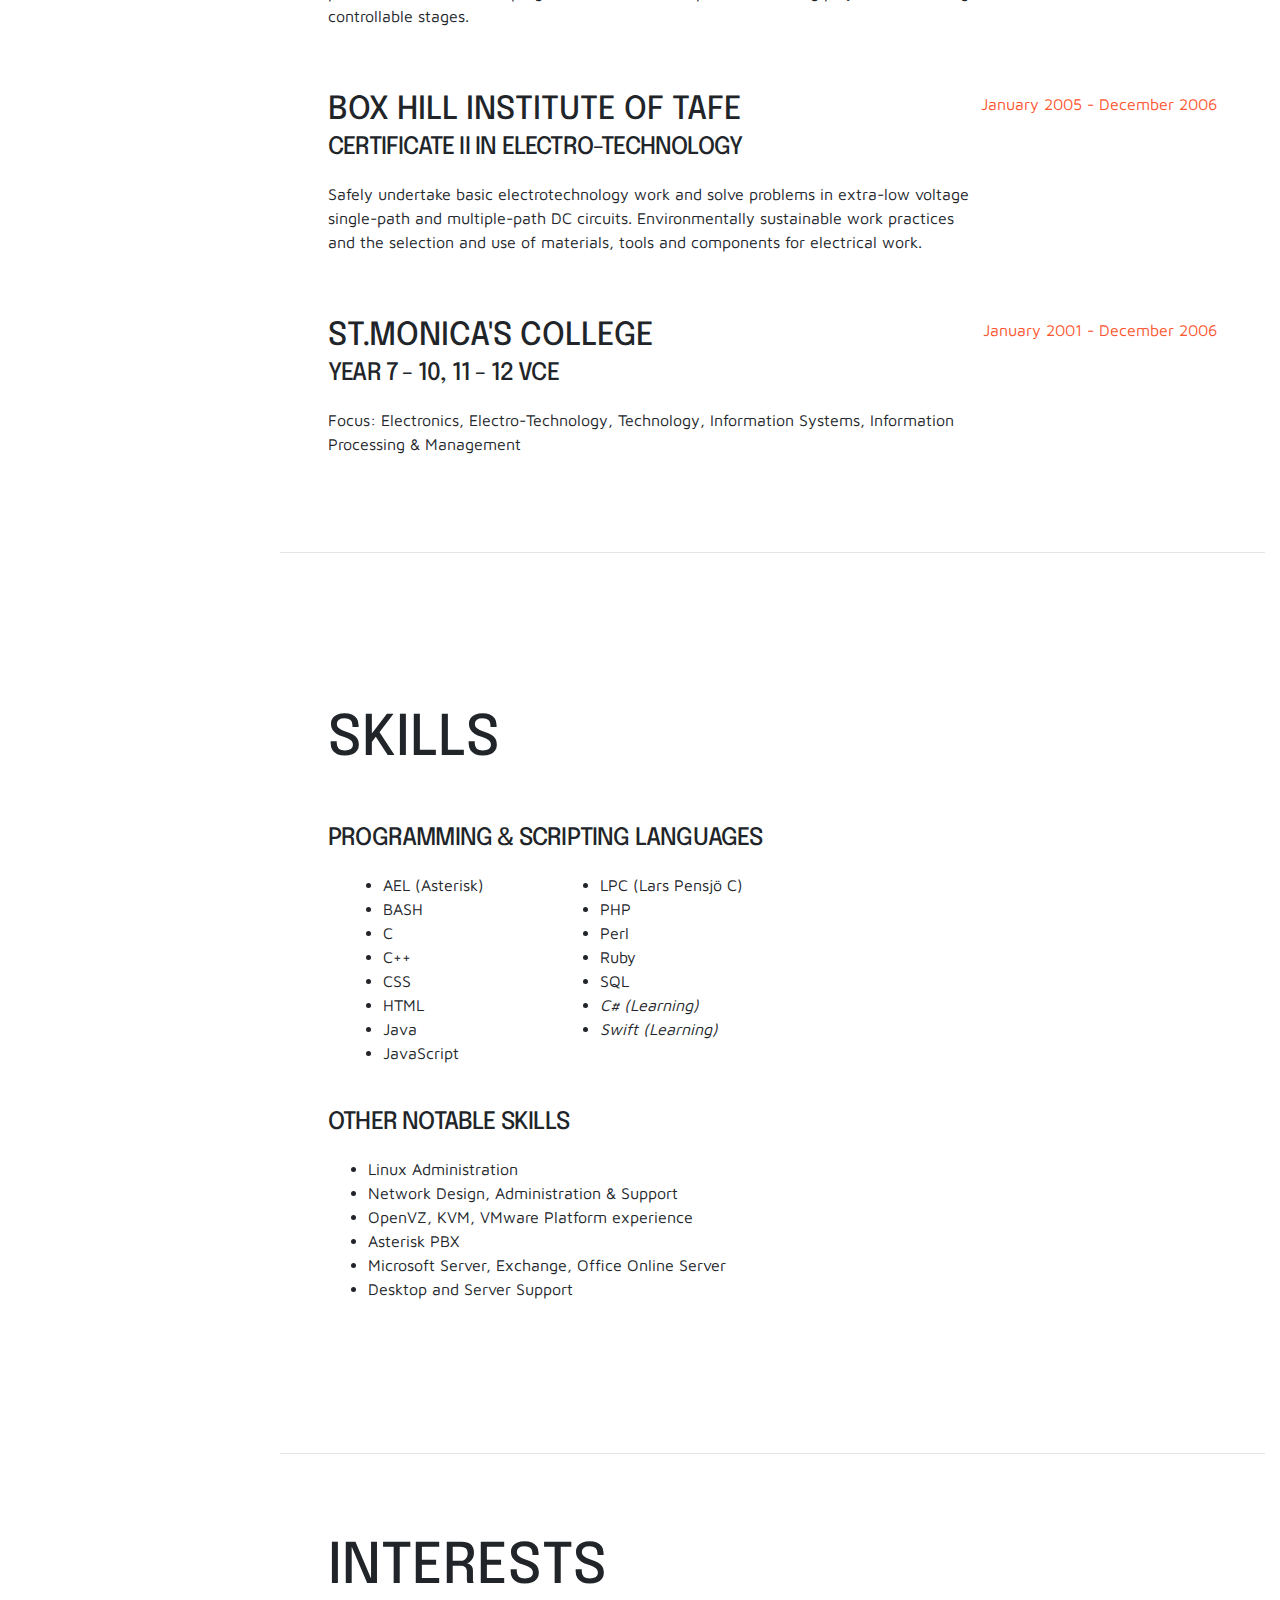
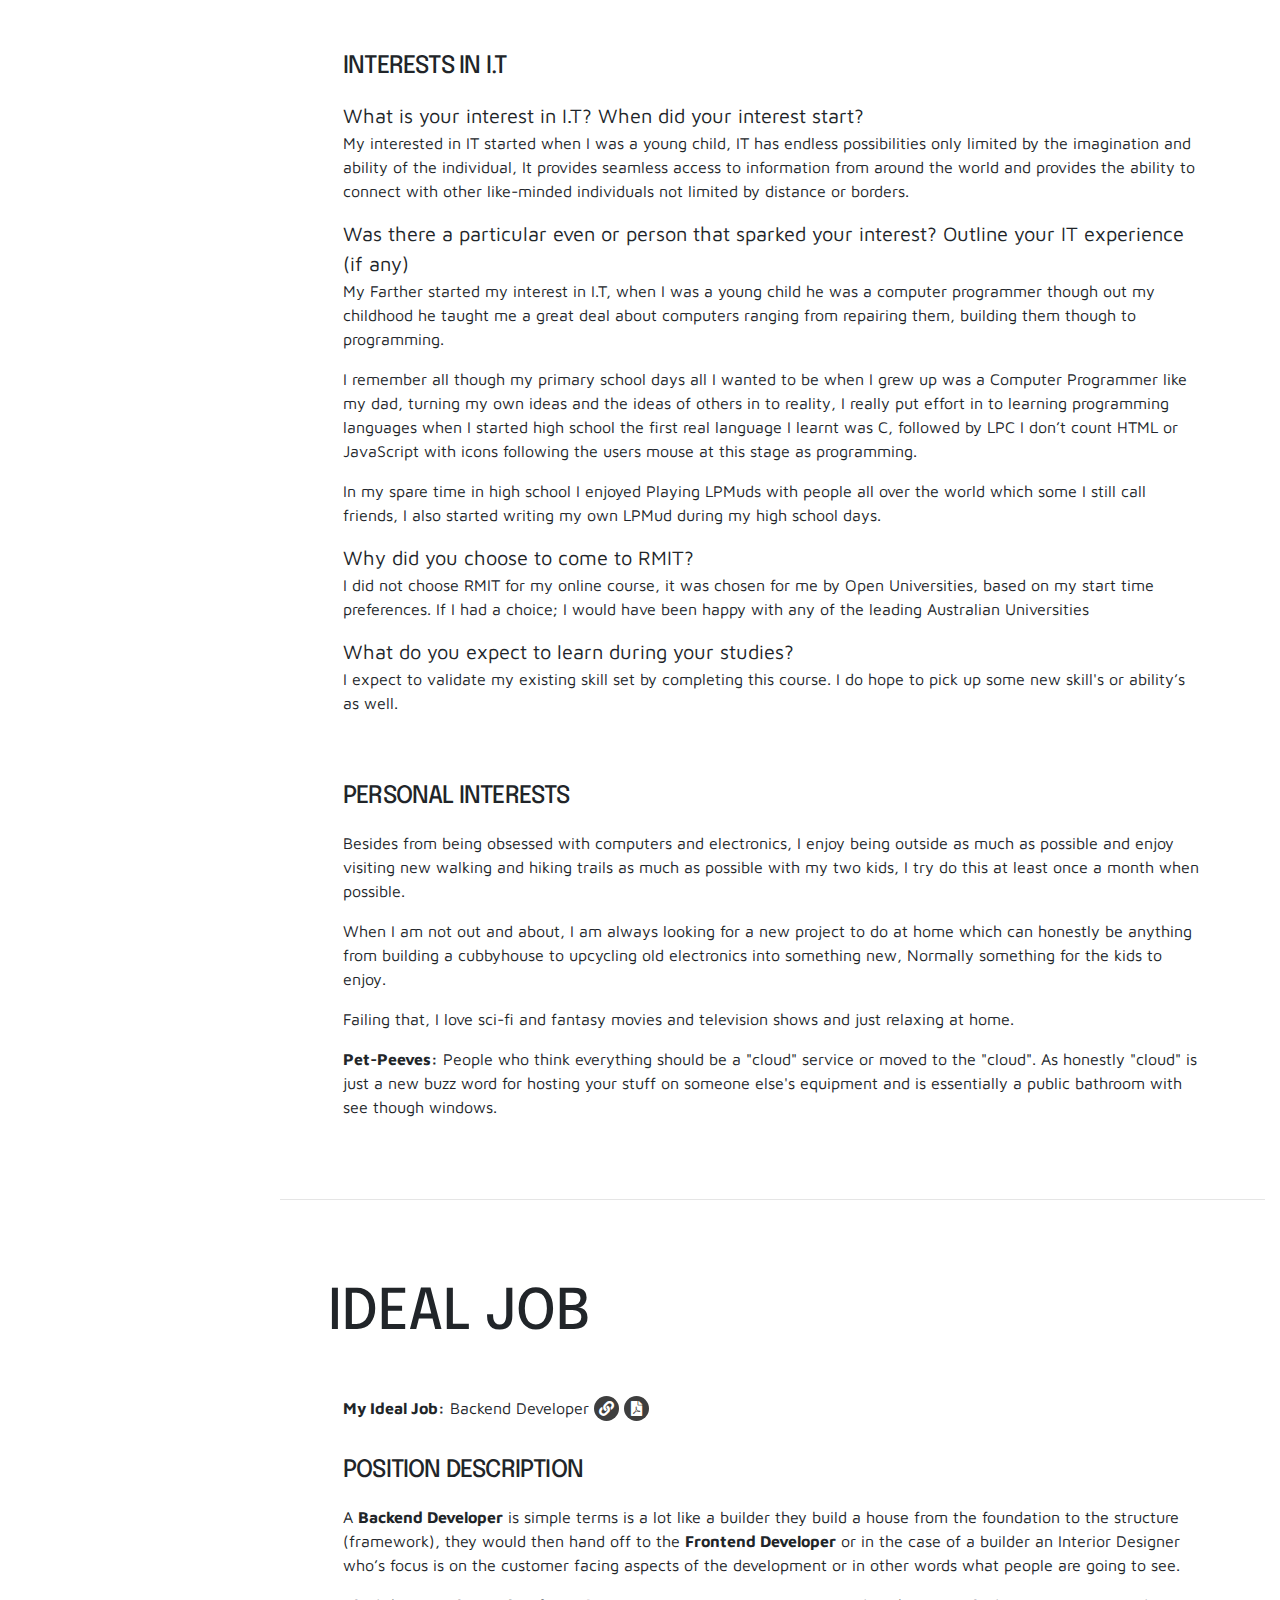
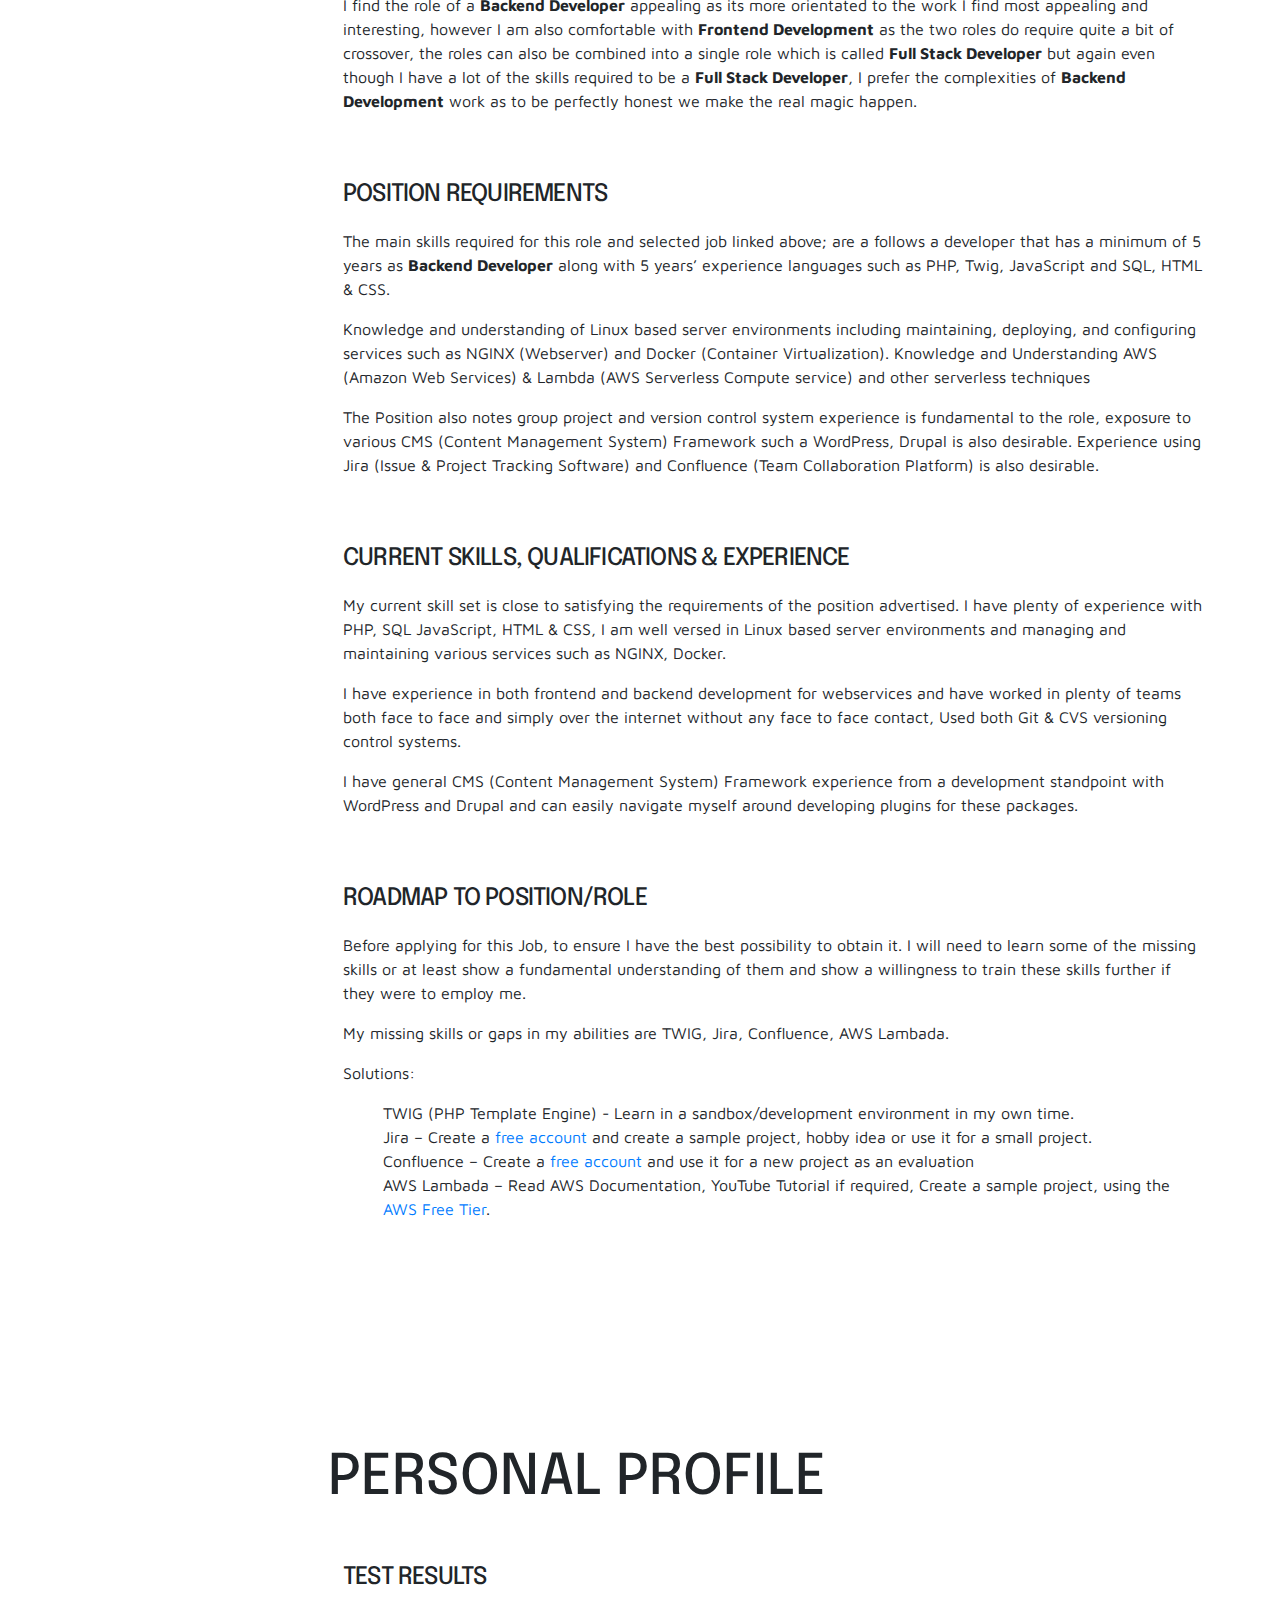
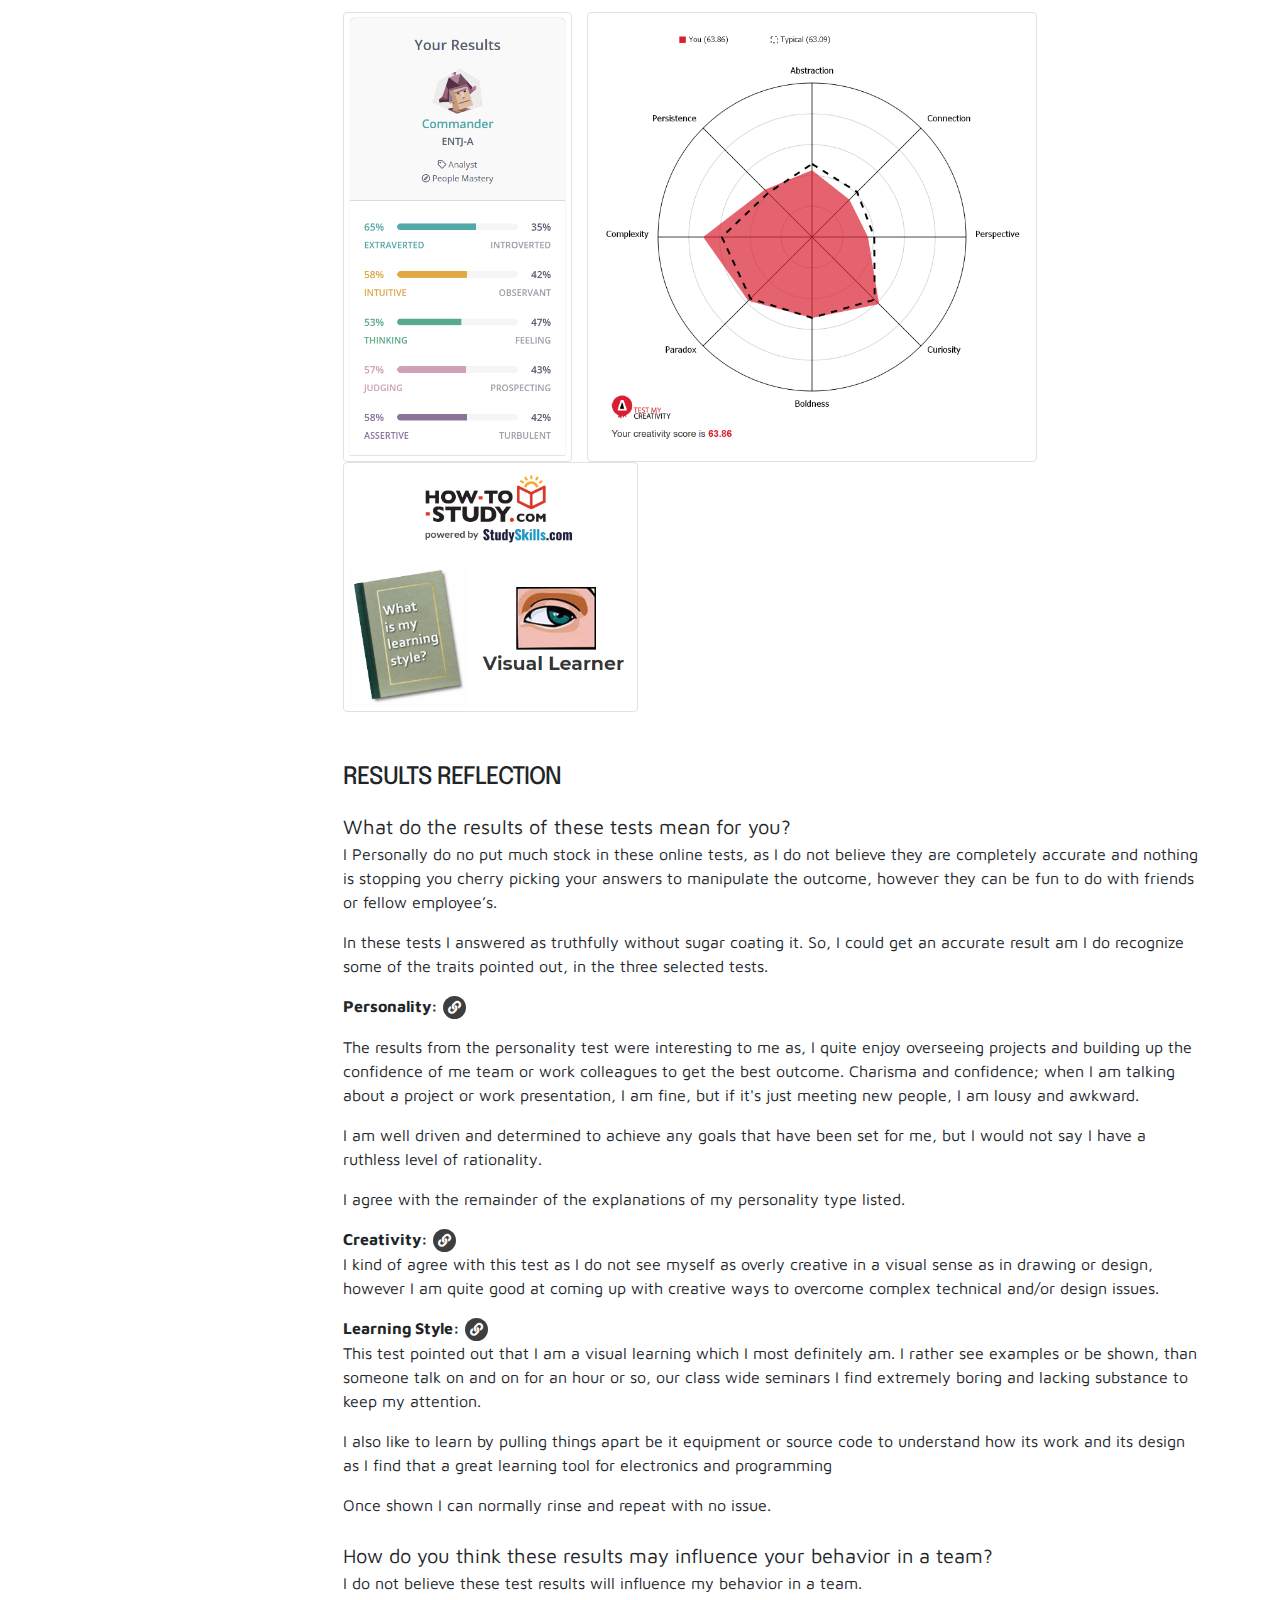
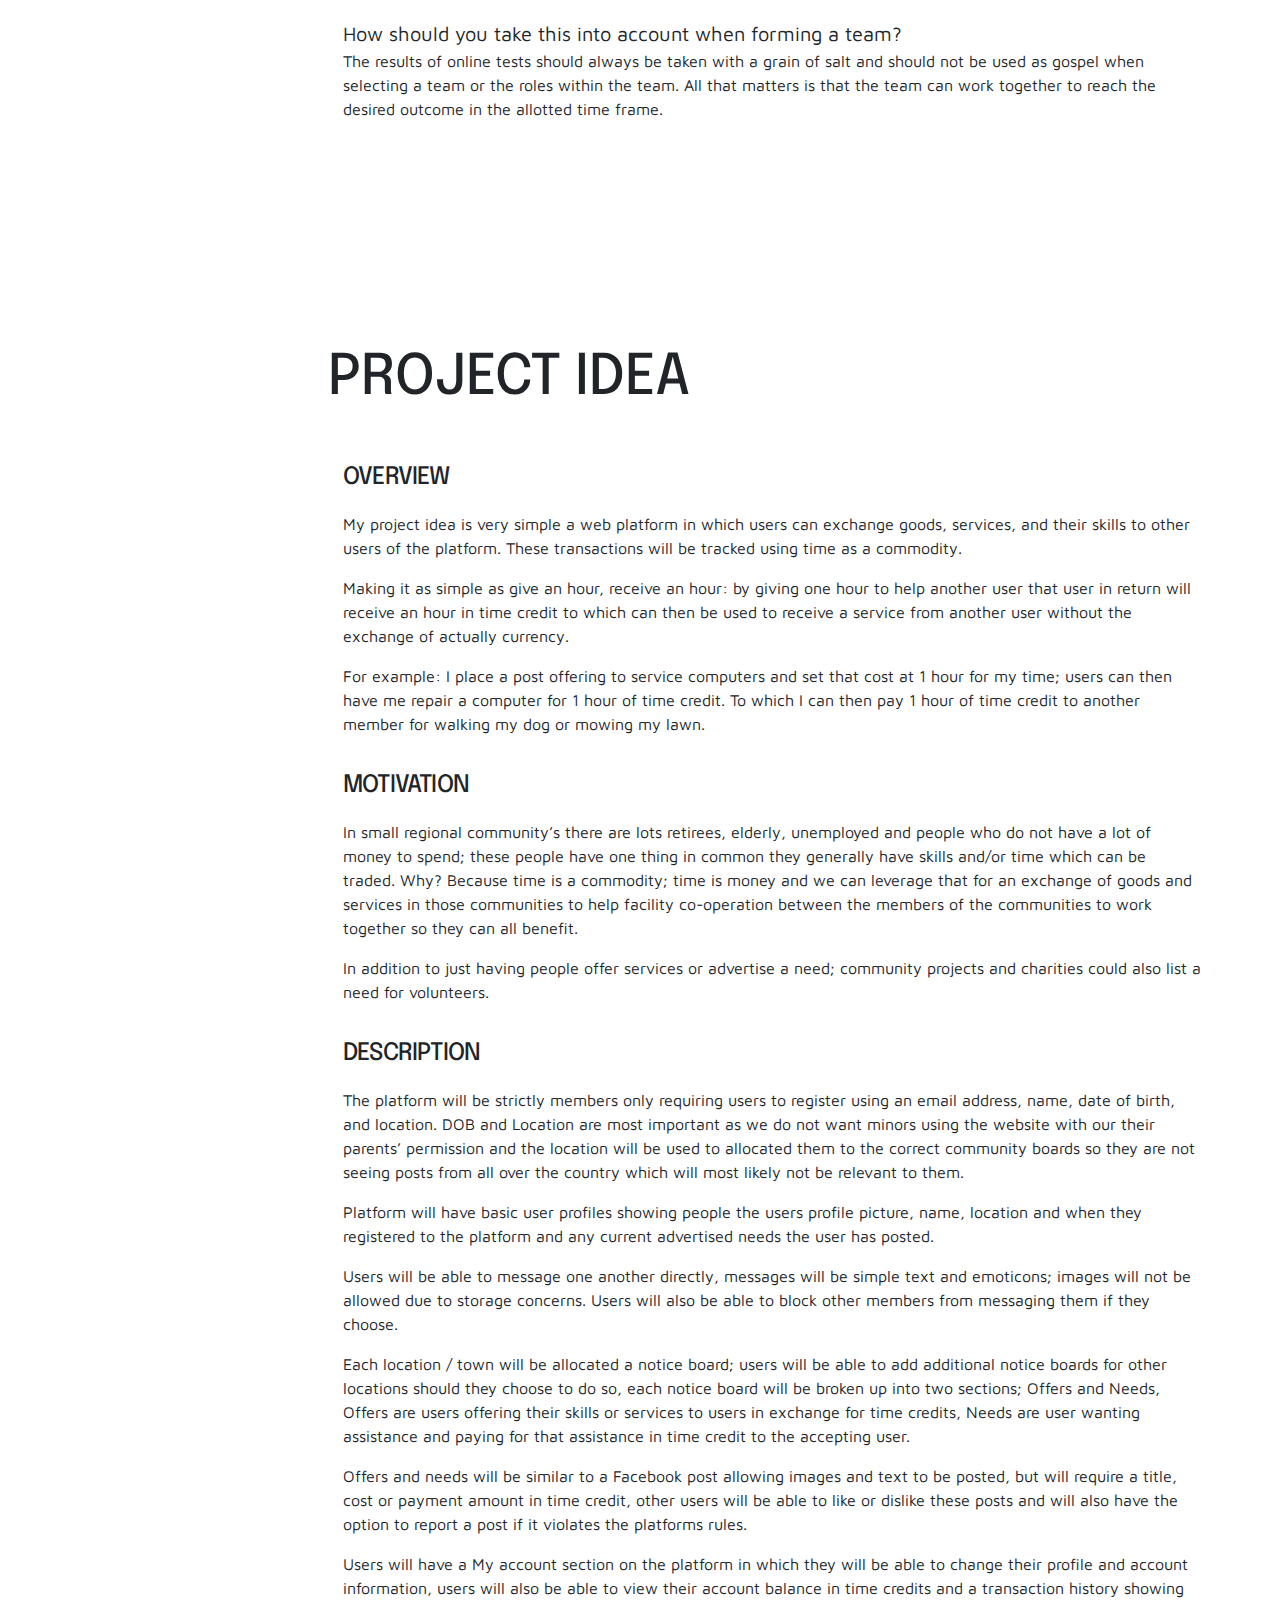
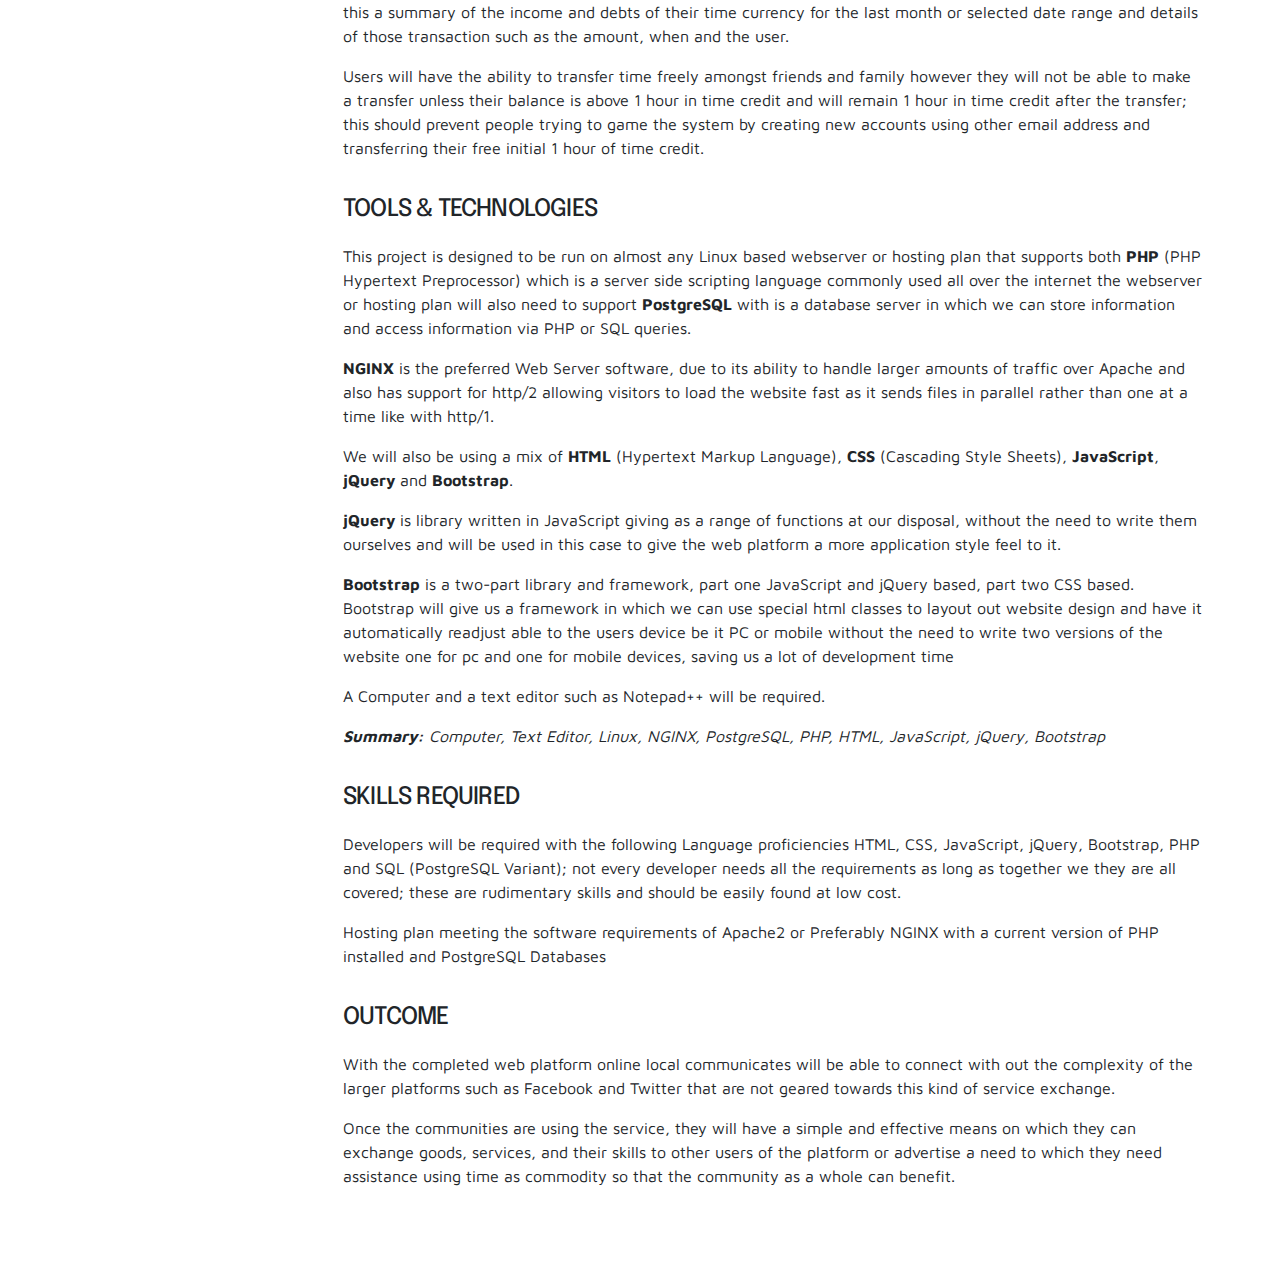
==== commit f9984be1: "Update index-dev.html" ====
--- a/index-dev.html
+++ b/index-dev.html
@@ -116,7 +116,7 @@
 						<div class="flex-grow-1">
 							<h3 class="mb-0">Sub-Contractor</h3>
 							<div class="subheading mb-3">Infinite Productions</div>
-							<p>Verious Sub-Contract work ranging from network deployments, computer rollouts, software/web development, technical support</p>
+							<p>Various Sub-Contract work ranging from network deployments, computer rollouts, software/web development, technical support</p>
 						</div>
 						<div class="flex-shrink-0">
 							<span class="text-primary">November 2010 -  February 2014</span>
@@ -165,7 +165,7 @@
 						<div class="flex-grow-1">
 							<h3 class="mb-0">Martin College</h3>
 							<div class="subheading mb-3">Diploma of Information Technology: System Administration</div>
-							<p>This qualification provides the skills and knowledge for an individual to be competent in administering a variety of networked computer systems. The qualification has a strong information technology base of core units with the potential for inclusion of a range of broader industry-specific units in the areas of virtualisation, sustainability, and project management to suit particular needs.</p>
+							<p>This qualification provides the skills and knowledge for an individual to be competent in administering a variety of networked computer systems. The qualification has a strong information technology base of core units with the potential for inclusion of a range of broader industry-specific units in the areas of virtualization, sustainability, and project management to suit particular needs.</p>
 						</div>
 						<div class="flex-shrink-0">
 							<span class="text-primary">April 2016 - February 2018</span>
@@ -175,7 +175,7 @@
 						<div class="flex-grow-1">
 							<h3 class="mb-0">APM Group</h3>
 							<div class="subheading mb-3">Prince2 Foundation Certificate</div>
-							<p>PRINCE2 (PRojects IN Controlled Environments) is a structured project management method and practitioner certification programme. PRINCE2 emphasises dividing projects into manageable and controllable stages.</p>
+							<p>PRINCE2 (PRojects IN Controlled Environments) is a structured project management method and practitioner certification programme. PRINCE2 emphasizes dividing projects into manageable and controllable stages.</p>
 						</div>
 						<div class="flex-shrink-0">
 							<span class="text-primary">February 2009</span>
@@ -195,7 +195,7 @@
 						<div class="flex-grow-1">
 							<h3 class="mb-0">St.Monica's College</h3>
 							<div class="subheading mb-3">Year 7 - 10, 11 - 12 VCE</div>
-							<p>Focus: Electronics, Electro-Technology, Technology, Information Systems, Information Processings &amp; Management</p>
+							<p>Focus: Electronics, Electro-Technology, Technology, Information Systems, Information Processing &amp; Management</p>
 						</div>
 						<div class="flex-shrink-0">
 							<span class="text-primary">January 2001 - December 2006</span>
@@ -244,7 +244,7 @@
 						<li>Network Design, Administration & Support</li>
 						<li>OpenVZ, KVM, VMware Platform experience</li>
 						<li>Asterisk PBX</li>
-						<li>Microsft Server, Exchange, Office Online Server</li>
+						<li>Microsoft Server, Exchange, Office Online Server</li>
 						<li>Desktop and Server Support</li>
 					</ul>
 				</div>
@@ -258,23 +258,23 @@
 							<div class="row">
 								<div class="col mb-5">
 									<div class="subheading mb-3">Interests in I.T</div>
-									<p class="mb-0 lead">What is my your interest in I.T? When did your interest start?</p>
+									<p class="mb-0 lead">What is your interest in I.T? When did your interest start?</p>
 									<p>My interested in IT started when I was a young child, IT has endless possibilities only limited by the imagination and ability of the individual, 
 									It provides seamless access to information from around the world and provides the ability to connect with other like-minded individuals not limited by distance or borders.</p>
 									
 									<p class="mb-0 lead">Was there a particular even or person that sparked your interest? Outline your IT experience (if any)</p>
 									<p>My Farther started my interest in I.T, when I was a young child he was a computer programmer though out my childhood he 
 									taught me a great deal about computers ranging from repairing them, building them though to programming.</p>
-									<p>I remember all though my primary school days all I wanted to be when I grew up was a Computer Programmer like my dad, turning my own ideas and the idea’s of others in to reality, 
+									<p>I remember all though my primary school days all I wanted to be when I grew up was a Computer Programmer like my dad, turning my own ideas and the ideas of others in to reality, 
 									I really put effort in to learning programming languages when I started high school the first real language I learnt was C, 
 									followed by LPC I don’t count HTML or JavaScript with icons following the users mouse at this stage as programming.</p>
 									<p>In my spare time in high school I enjoyed Playing LPMuds with people all over the world which some I still call friends, I also started writing my own LPMud during my high school days.</p>
 									
 									<p class="mb-0 lead">Why did you choose to come to RMIT?</p>
-									<p>I didnt choose RMIT for my online course, It was choosen for me by Open Universities, based on my start time prefrerences. If I had a choice; I would have been happy with any of the leading Australian Universities</p>
+									<p>I did not choose RMIT for my online course, it was chosen for me by Open Universities, based on my start time preferences. If I had a choice; I would have been happy with any of the leading Australian Universities</p>
 									
 									<p class="mb-0 lead">What do you expect to learn during your studies?</p>
-									<p>I expect to to validate my existing skill set by completing this course. I do hope to pick up some new skill's or abilitys as well.</p>
+									<p>I expect to validate my existing skill set by completing this course. I do hope to pick up some new skill's or ability’s as well.</p>
 								</div>
 							</div>
 							<div class="row">
@@ -333,7 +333,7 @@
 								<p>The main skills required for this role and selected job linked above; are a follows a developer that has a minimum of 5 years as 
 								<strong>Backend Developer</strong> along with 5 years’ experience languages such as PHP, Twig, JavaScript and SQL, HTML &amp; CSS.</p>
 								<p>Knowledge and understanding of Linux based server environments including maintaining, deploying, and configuring services such as 
-								NGINX (Webserver) and Docker (Container Virtualization). Knowledge and Understanding AWS(Amazon Web Services) &amp; Lambda (AWS Serverless Compute service) and other serverless techniques</p>
+								NGINX (Webserver) and Docker (Container Virtualization). Knowledge and Understanding AWS (Amazon Web Services) &amp; Lambda (AWS Serverless Compute service) and other serverless techniques</p>
 								<p>The Position also notes group project and version control system experience is fundamental to the role, exposure to various 
 								CMS (Content Management System) Framework such a WordPress, Drupal is also desirable. Experience using Jira (Issue &amp; Project Tracking Software) 
 								and Confluence (Team Collaboration Platform) is also desirable.</p>
@@ -346,8 +346,8 @@
 								<p>My current skill set is close to satisfying the requirements of the position advertised. I have plenty of experience with PHP, SQL JavaScript, HTML &amp; CSS, 
 								I am well versed in Linux based server environments and managing and maintaining various services such as NGINX, Docker. </p>
 								<p>I have experience in both frontend and backend development for webservices and have worked in plenty of teams both face to face and simply over the internet 
-								with out any face to face contact, Used both Git &amp; CVS versioning control systems.</p>
-								<p>I have general CMS (Content Management System) Framework experience from a development standpoint with WordPress and Drupal and can easily navigate my self around developing plugins for these packages.</p>
+								without any face to face contact, Used both Git &amp; CVS versioning control systems.</p>
+								<p>I have general CMS (Content Management System) Framework experience from a development standpoint with WordPress and Drupal and can easily navigate myself around developing plugins for these packages.</p>
 								</div>
 							</div>
 							<div class="row">
@@ -405,7 +405,7 @@
 									<br />
 									</p>
 									<p>The results from the personality test were interesting to me as, I quite enjoy overseeing projects and building up the confidence of me team or work colleagues to get the best outcome. 
-									Charisma and confidence; when I am talking about a project or work presentation, I am fine, but if its just meeting new people I am lousy and awkward. </p>
+									Charisma and confidence; when I am talking about a project or work presentation, I am fine, but if it's just meeting new people, I am lousy and awkward. </p>
 									<p>I am well driven and determined to achieve any goals that have been set for me, but I would not say I have a ruthless level of rationality.</p>
 									<p class="mb-3">I agree with the remainder of the explanations of my personality type listed.</p>
 
@@ -414,7 +414,7 @@
 										<a class="fas fa-link" href="http://www.testmycreativity.com/share/8f6F63ff9a2f" target="_blank" data-toggle="tooltip" data-placement="bottom" title="Test My Creativity - Results"></a>
 									</span>
 									<br />
-									I kind of agree with this test as I do not see my self as overly creative in a visual sense as in drawing or design, however I am quite good at coming up with creative ways to overcome complex technical and/or design issues. 
+									I kind of agree with this test as I do not see myself as overly creative in a visual sense as in drawing or design, however I am quite good at coming up with creative ways to overcome complex technical and/or design issues. 
 									</p>
 
 									<p><strong>Learning Style:</strong>
@@ -427,7 +427,7 @@
 									<p>I also like to learn by pulling things apart be it equipment or source code to understand how its work and its design as I find that a great learning tool for electronics and programming</p>
 									<p class="mb-4">Once shown I can normally rinse and repeat with no issue.</p>
 									
-									<p class="mb-0 lead">How do you think these results may influence your behaviour in a team?</p>
+									<p class="mb-0 lead">How do you think these results may influence your behavior in a team?</p>
 									<p class="mb-4">I do not believe these test results will influence my behavior in a team.</p>
 									
 									<p class="mb-0 lead">How should you take this into account when forming a team?</p>
@@ -446,7 +446,7 @@
 								<div class="col mb-3">
 									<div class="subheading mb-3">Overview</div>
 									<p>My project idea is very simple a web platform in which users can exchange goods, services, and their skills to other users of the platform. These transactions will be tracked using time as a commodity.</p>
-									<p>Making it as simple as give an hour, receive an hour: by giving one hour to help another user that user in return will receive an hour in time credit to which can then be used to receive a service from another user with out the exchange of actually currency.</p>
+									<p>Making it as simple as give an hour, receive an hour: by giving one hour to help another user that user in return will receive an hour in time credit to which can then be used to receive a service from another user without the exchange of actually currency.</p>
 									<p>For example: I place a post offering to service computers and set that cost at 1 hour for my time; users can then have me repair a computer for 1 hour of time credit. To which I can then pay 1 hour of time credit to another member for walking my dog or mowing my lawn.</p>
 								</div>
 							</div>
@@ -481,9 +481,9 @@
 									support <strong>PostgreSQL</strong> with is a database server in which we can store information and access information via PHP or SQL queries.</p>
 									<p><strong>NGINX</strong> is the preferred Web Server software, due to its ability to handle larger amounts of traffic over Apache and also has support for http/2 allowing visitors to load the website fast as it sends files in parallel rather than one at a time like with http/1.</p>
 									<p>We will also be using a mix of <strong>HTML</strong> (Hypertext Markup Language), <strong>CSS</strong> (Cascading Style Sheets), <strong>JavaScript</strong>, <strong>jQuery</strong> and <strong>Bootstrap</strong>.</p>
-									<p><strong>jQuery</strong> is library written in JavaScript giving as a range of functions at our disposal, with out the need to write them ourselves and will be used in this case to give the web platform a more application style feel to it.</p>
+									<p><strong>jQuery</strong> is library written in JavaScript giving as a range of functions at our disposal, without the need to write them ourselves and will be used in this case to give the web platform a more application style feel to it.</p>
 									<p><strong>Bootstrap</strong> is a two-part library and framework, part one JavaScript and jQuery based, part two CSS based. Bootstrap will give us a framework in which we can use special html classes to layout out website design and have it automatically readjust able to the users device be it PC or 
-									mobile with out the need to write two versions of the website one for pc and one for mobile devices, saving us a lot of development time</p>
+									mobile without the need to write two versions of the website one for pc and one for mobile devices, saving us a lot of development time</p>
 									<p>A Computer and a text editor such as Notepad++ will be required.</p>
 									<p><i><strong>Summary:</strong> Computer, Text Editor, Linux, NGINX, PostgreSQL, PHP, HTML, JavaScript, jQuery, Bootstrap</i></p>
 								</div>
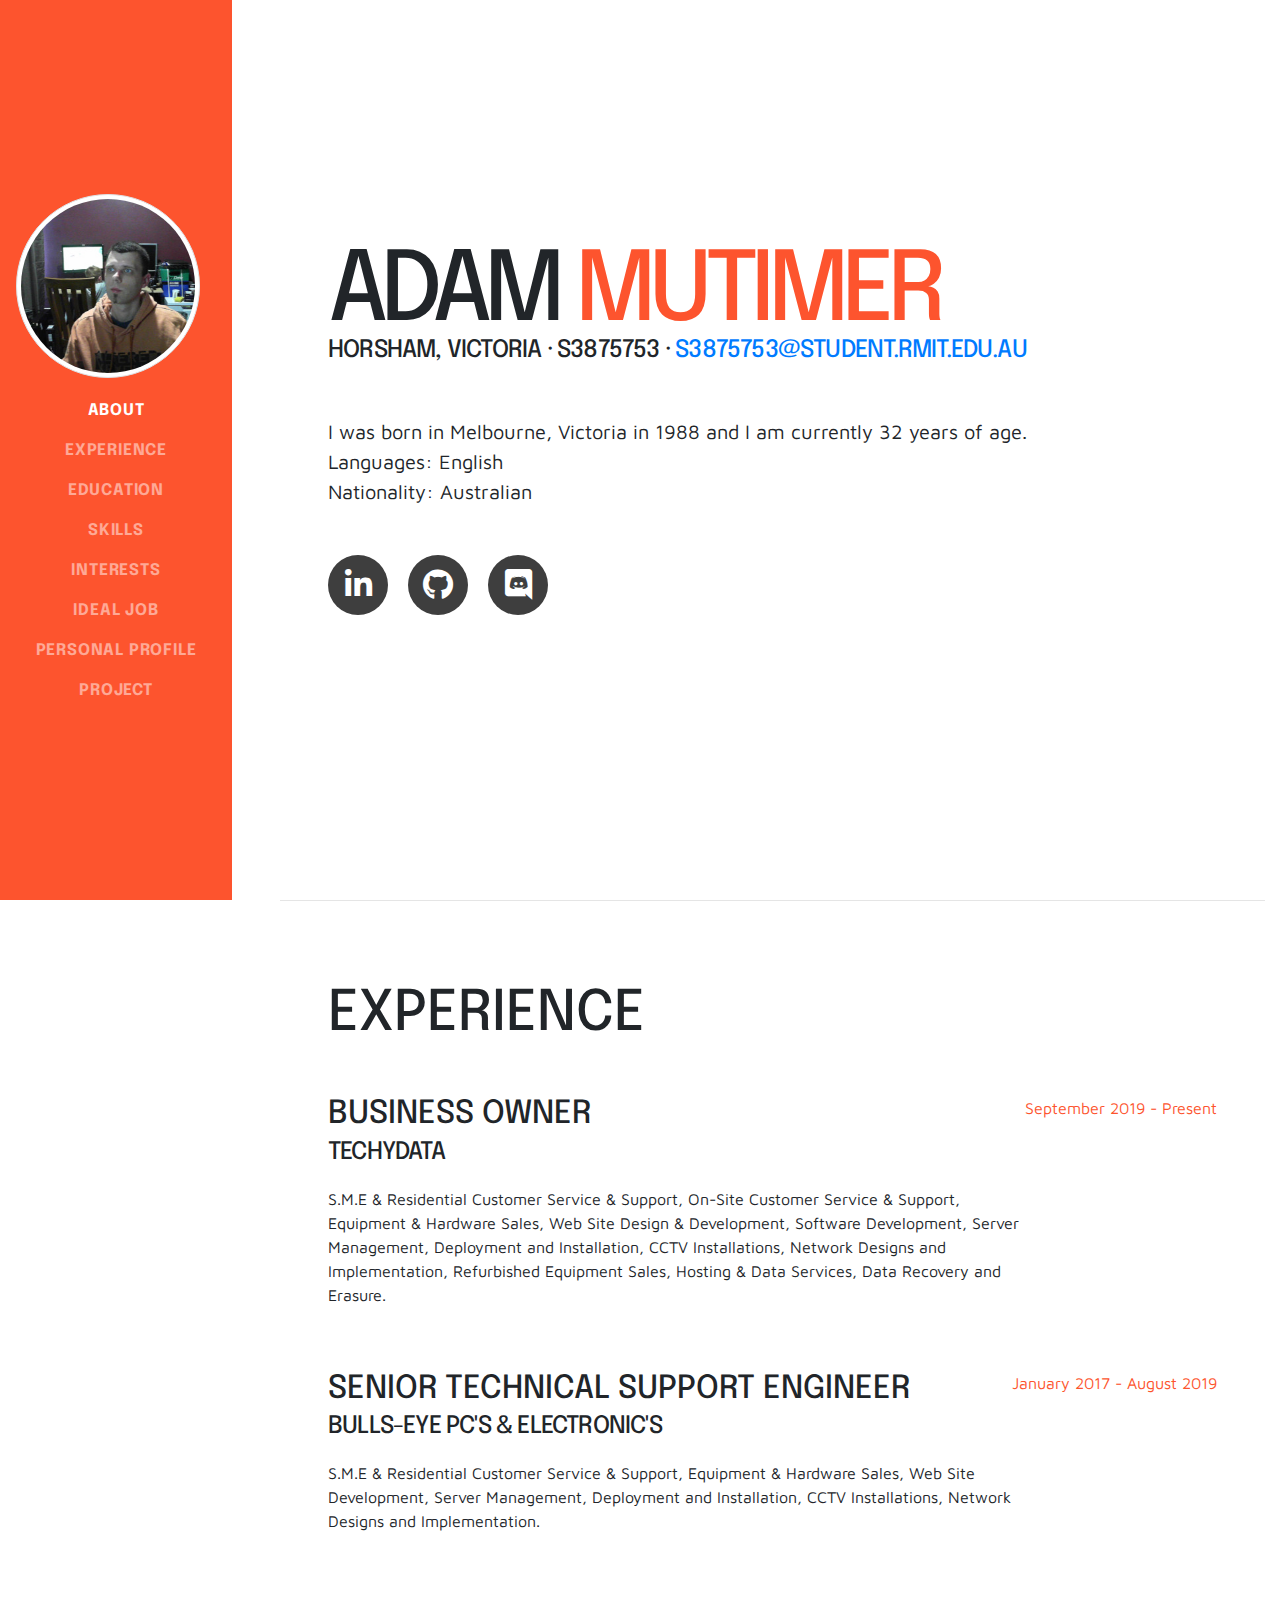
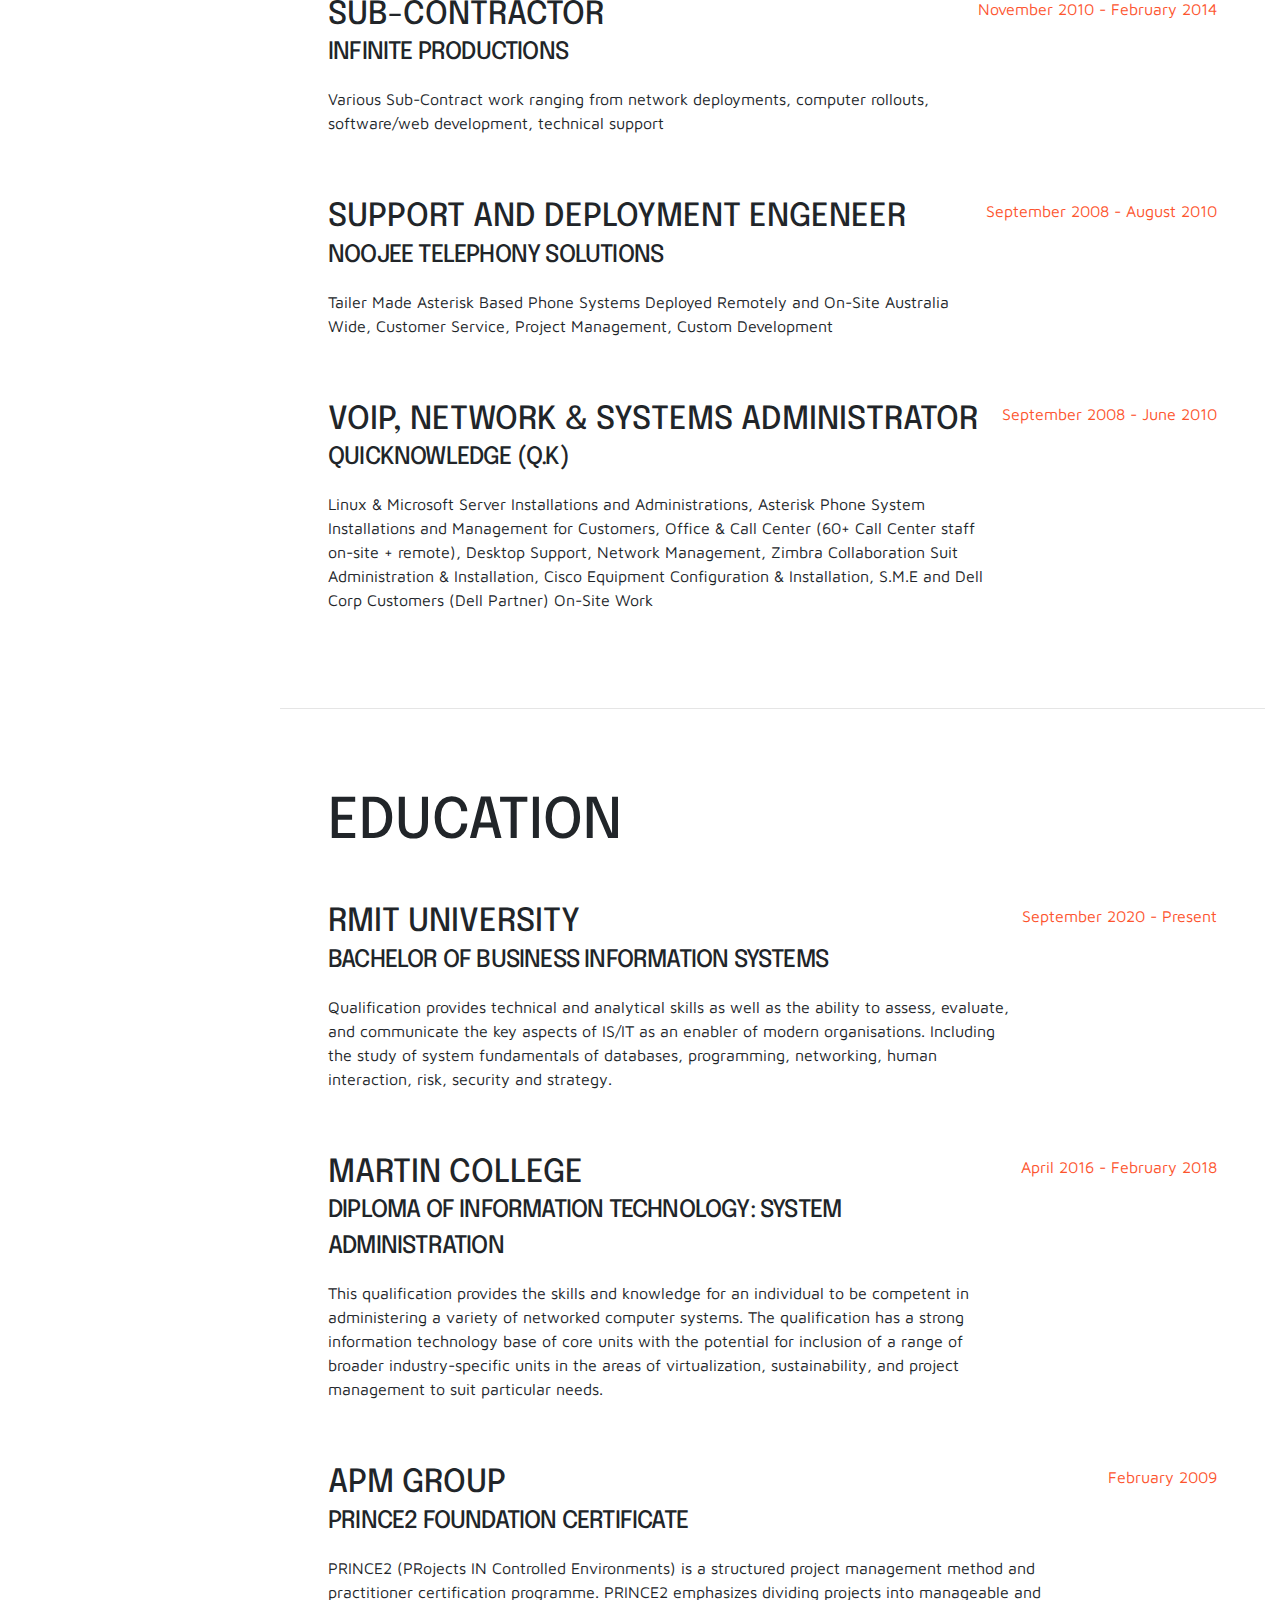
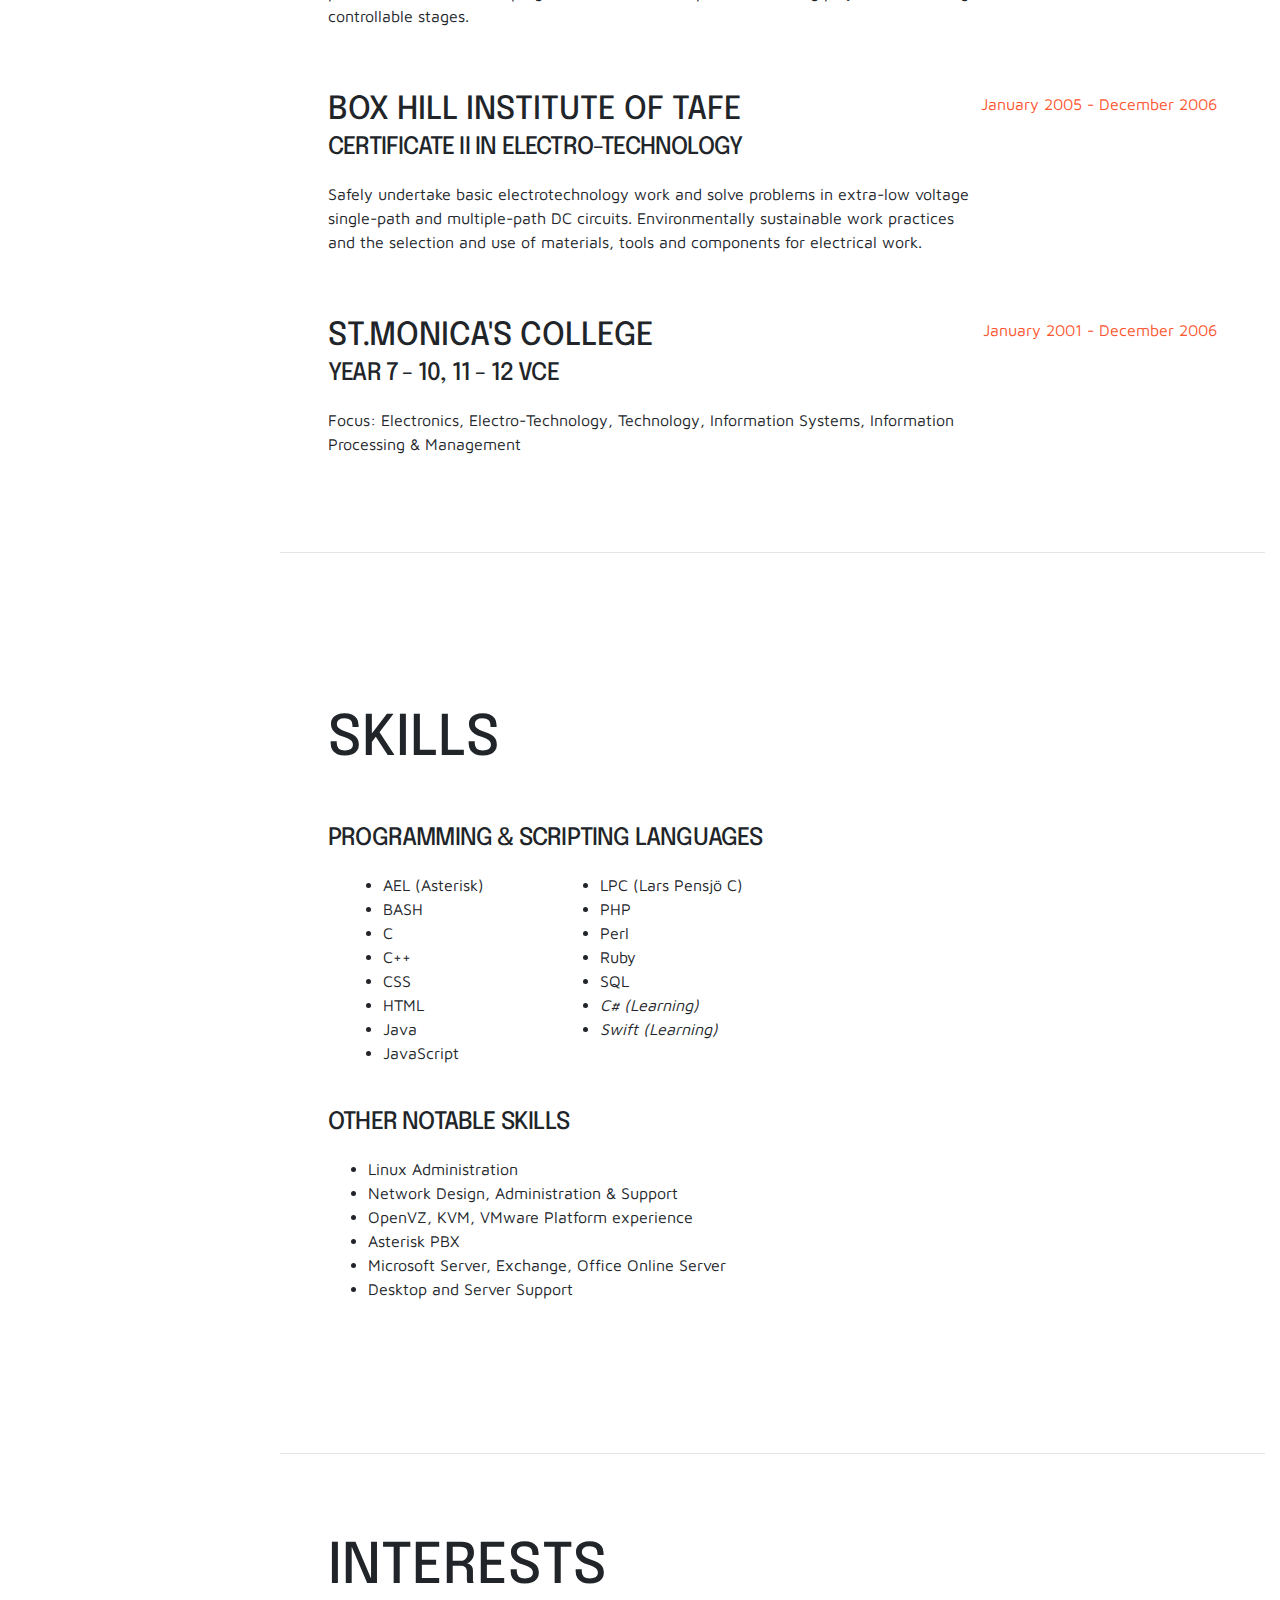
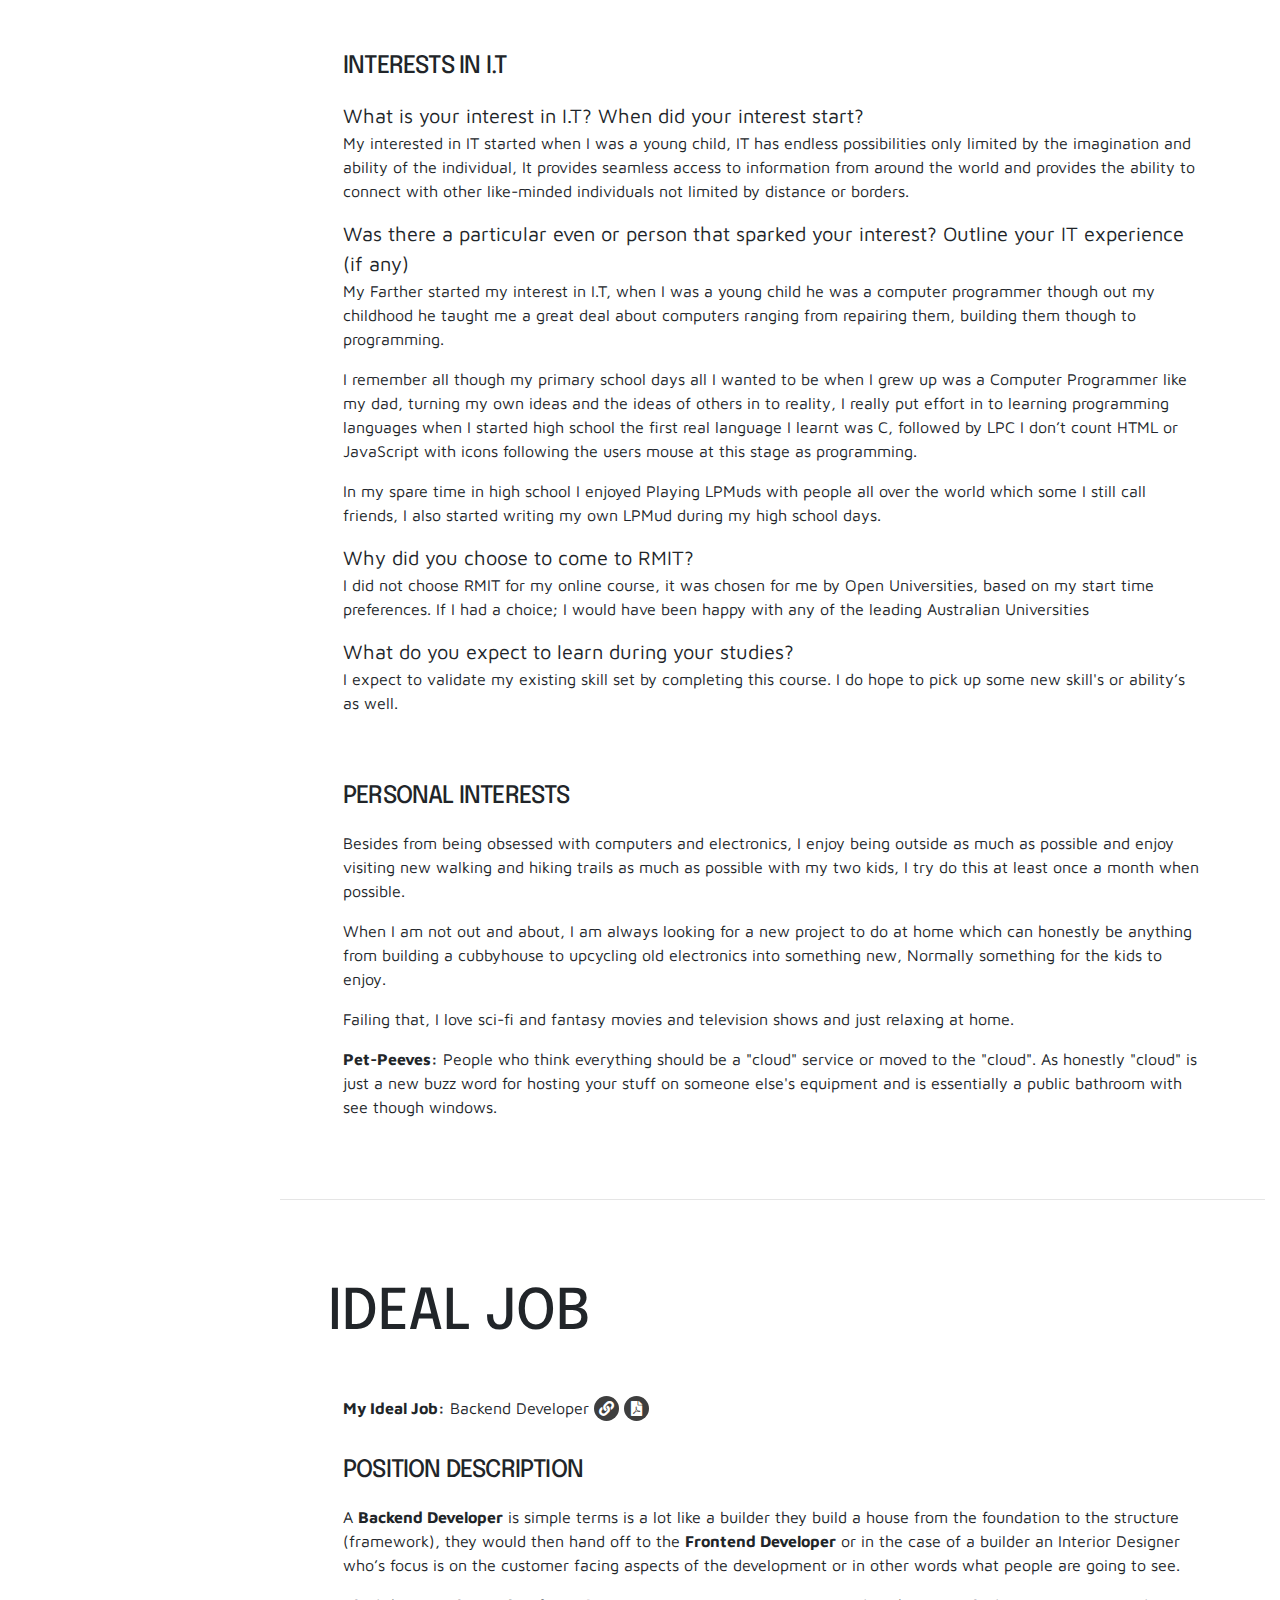
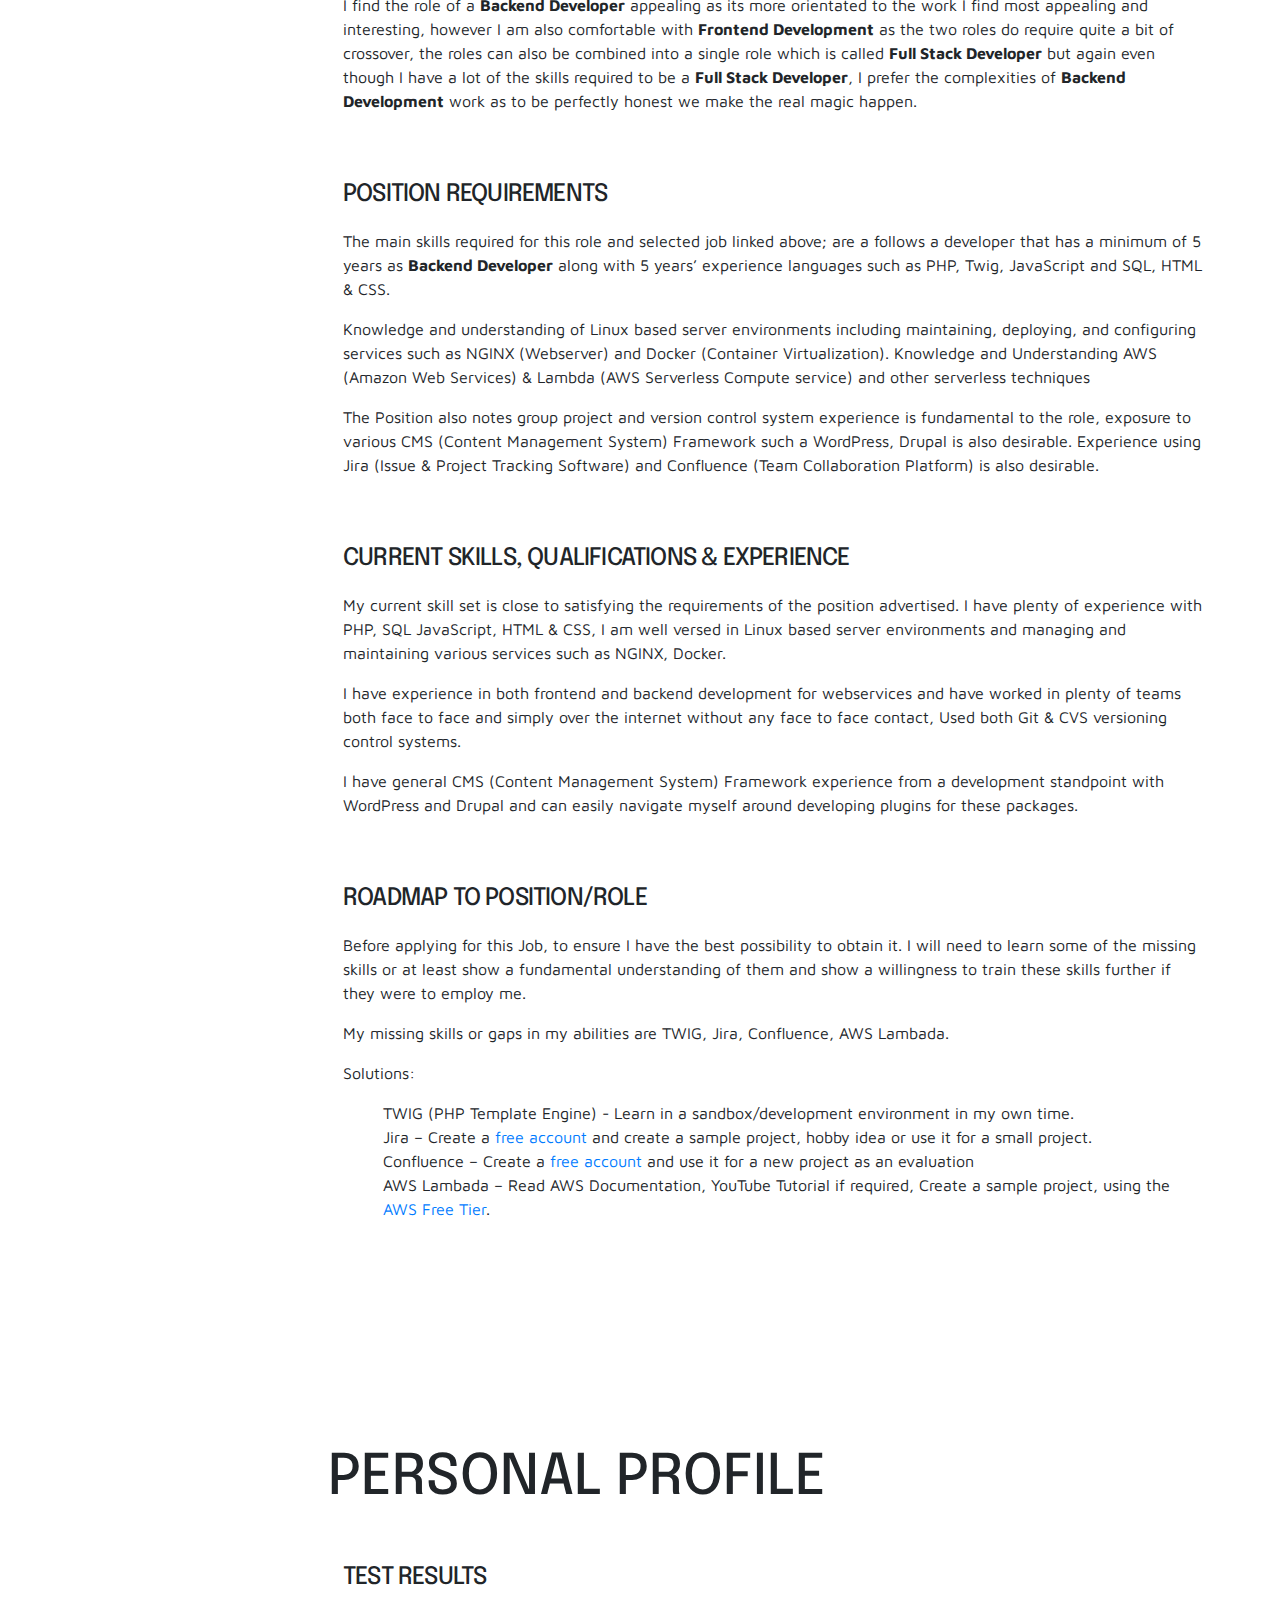
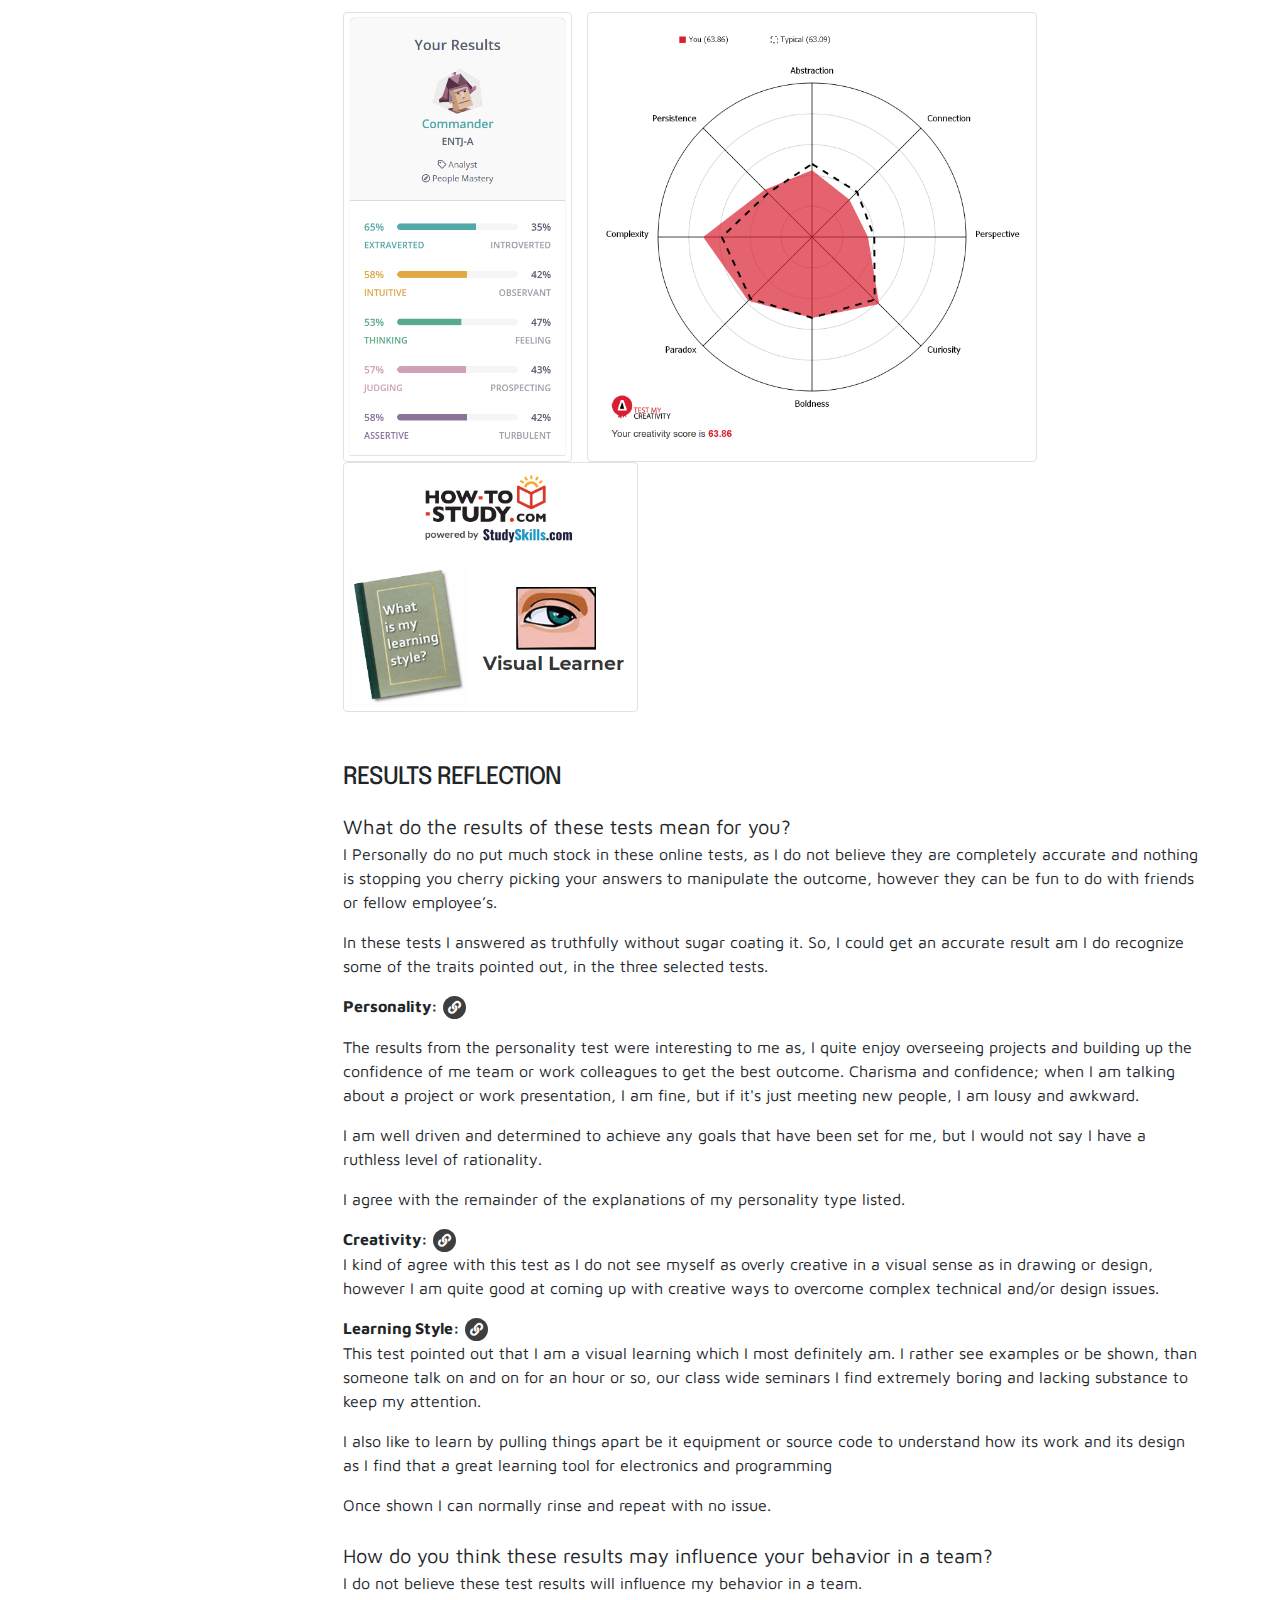
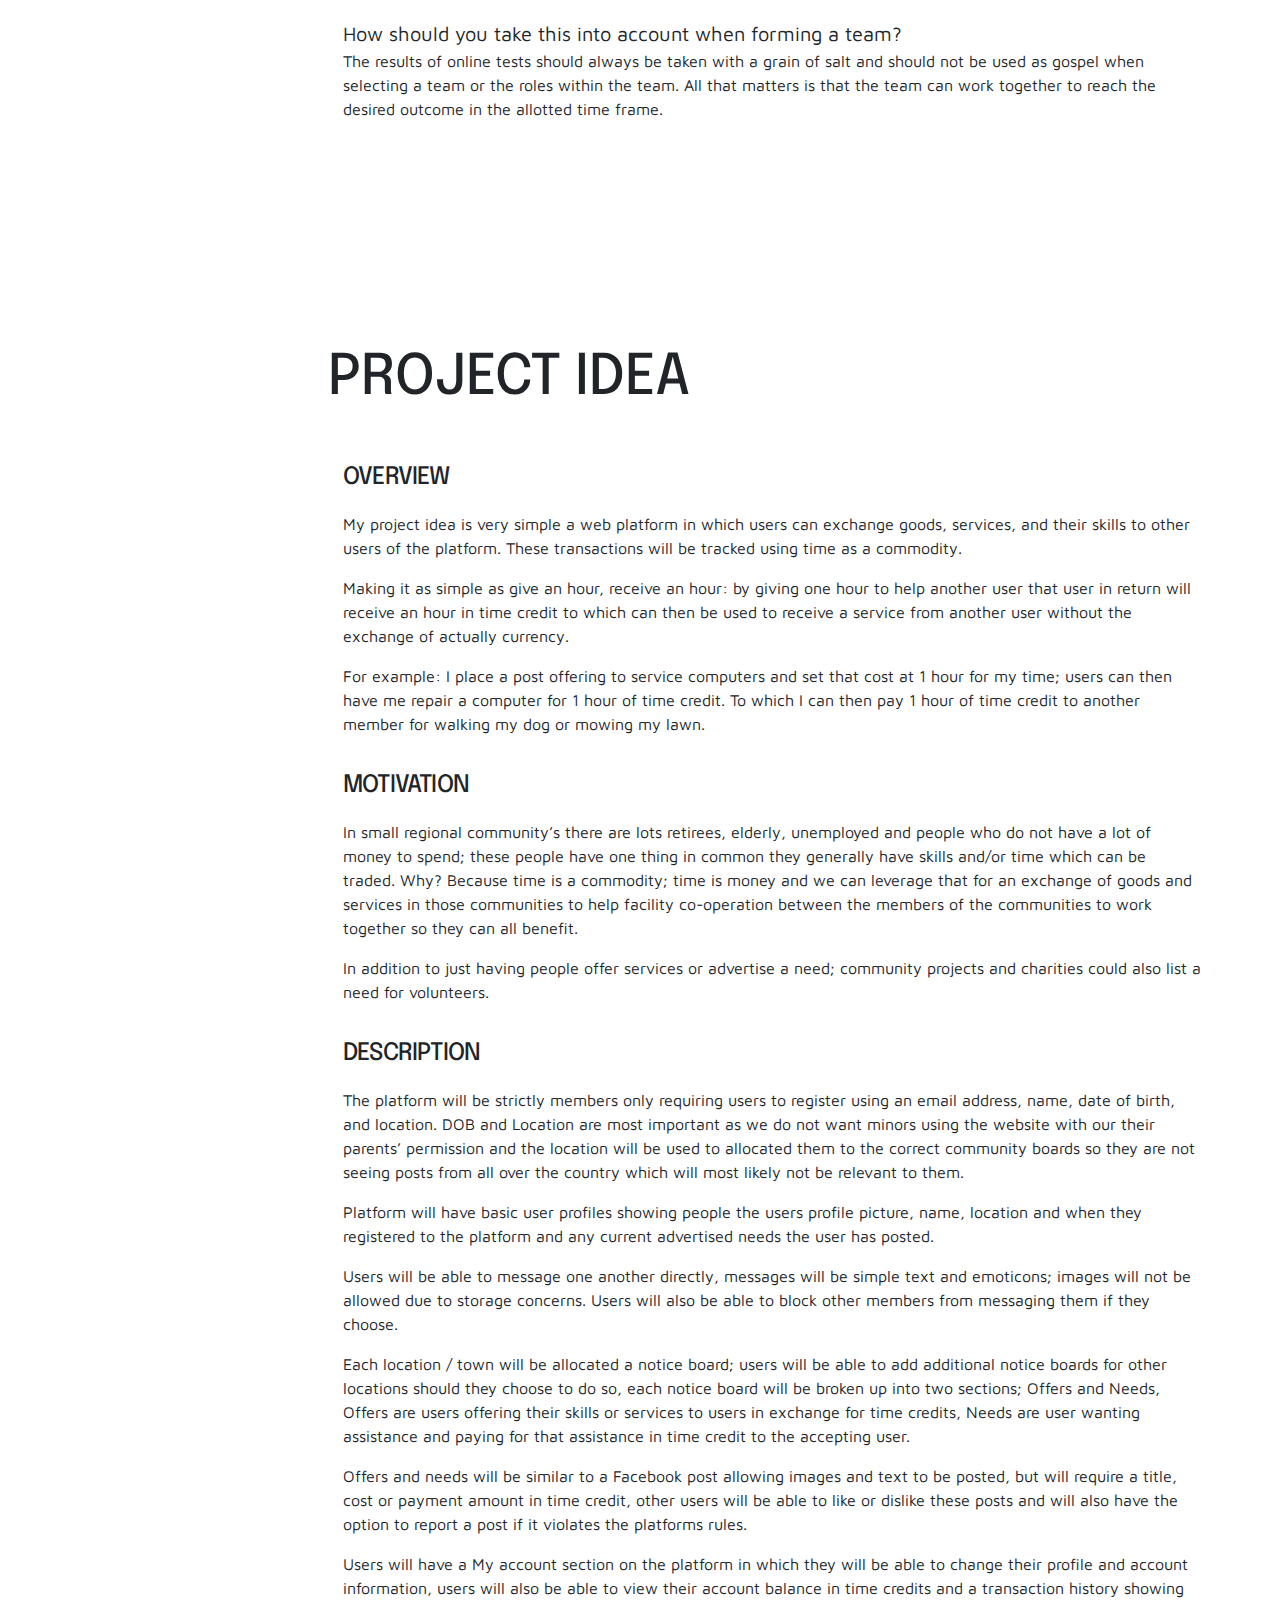
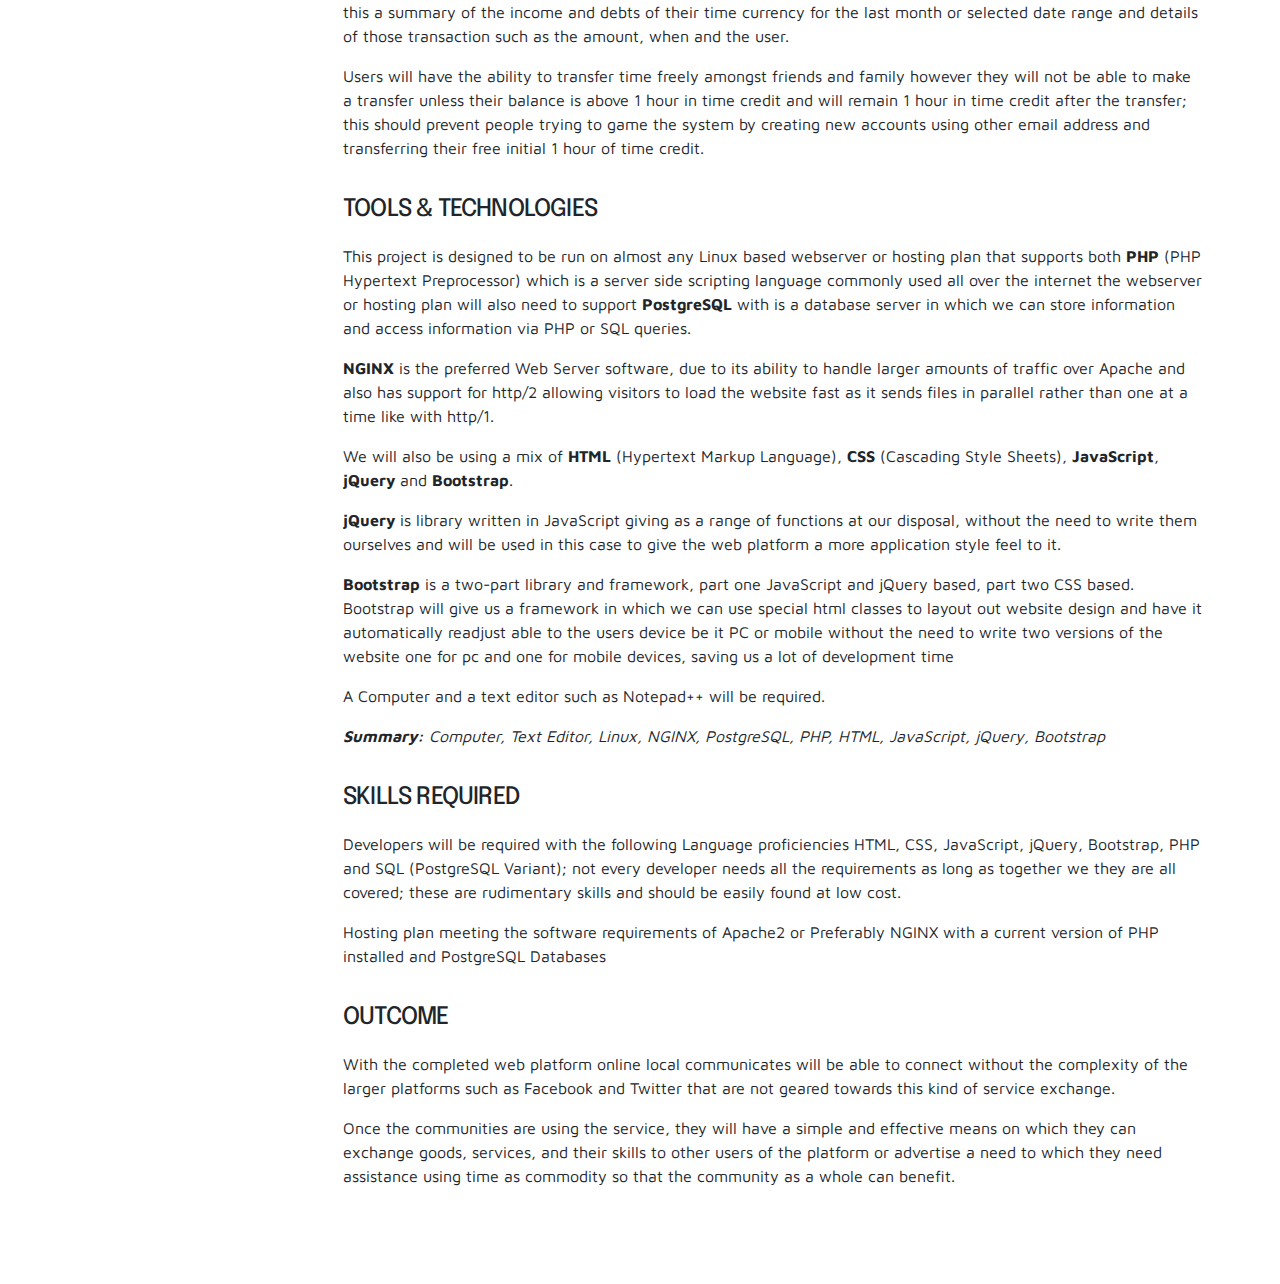
==== commit e02fbc9d: "Update index-dev.html" ====
--- a/index-dev.html
+++ b/index-dev.html
@@ -498,7 +498,7 @@
 							<div class="row">
 								<div class="col mb-0">
 									<div class="subheading mb-3">Outcome</div>
-									<p>With the completed web platform online local communicates will be able to connect with out the complexity of the larger platforms such as Facebook and Twitter that are not geared towards this kind of service exchange.</p>
+									<p>With the completed web platform online local communicates will be able to connect without the complexity of the larger platforms such as Facebook and Twitter that are not geared towards this kind of service exchange.</p>
 									<p>Once the communities are using the service, they will have a simple and effective means on which they can exchange goods, services, and their skills to other users of the platform or advertise a need to which they need assistance using time as commodity so that the community as a whole can benefit.</p>
 								</div>
 							</div>
